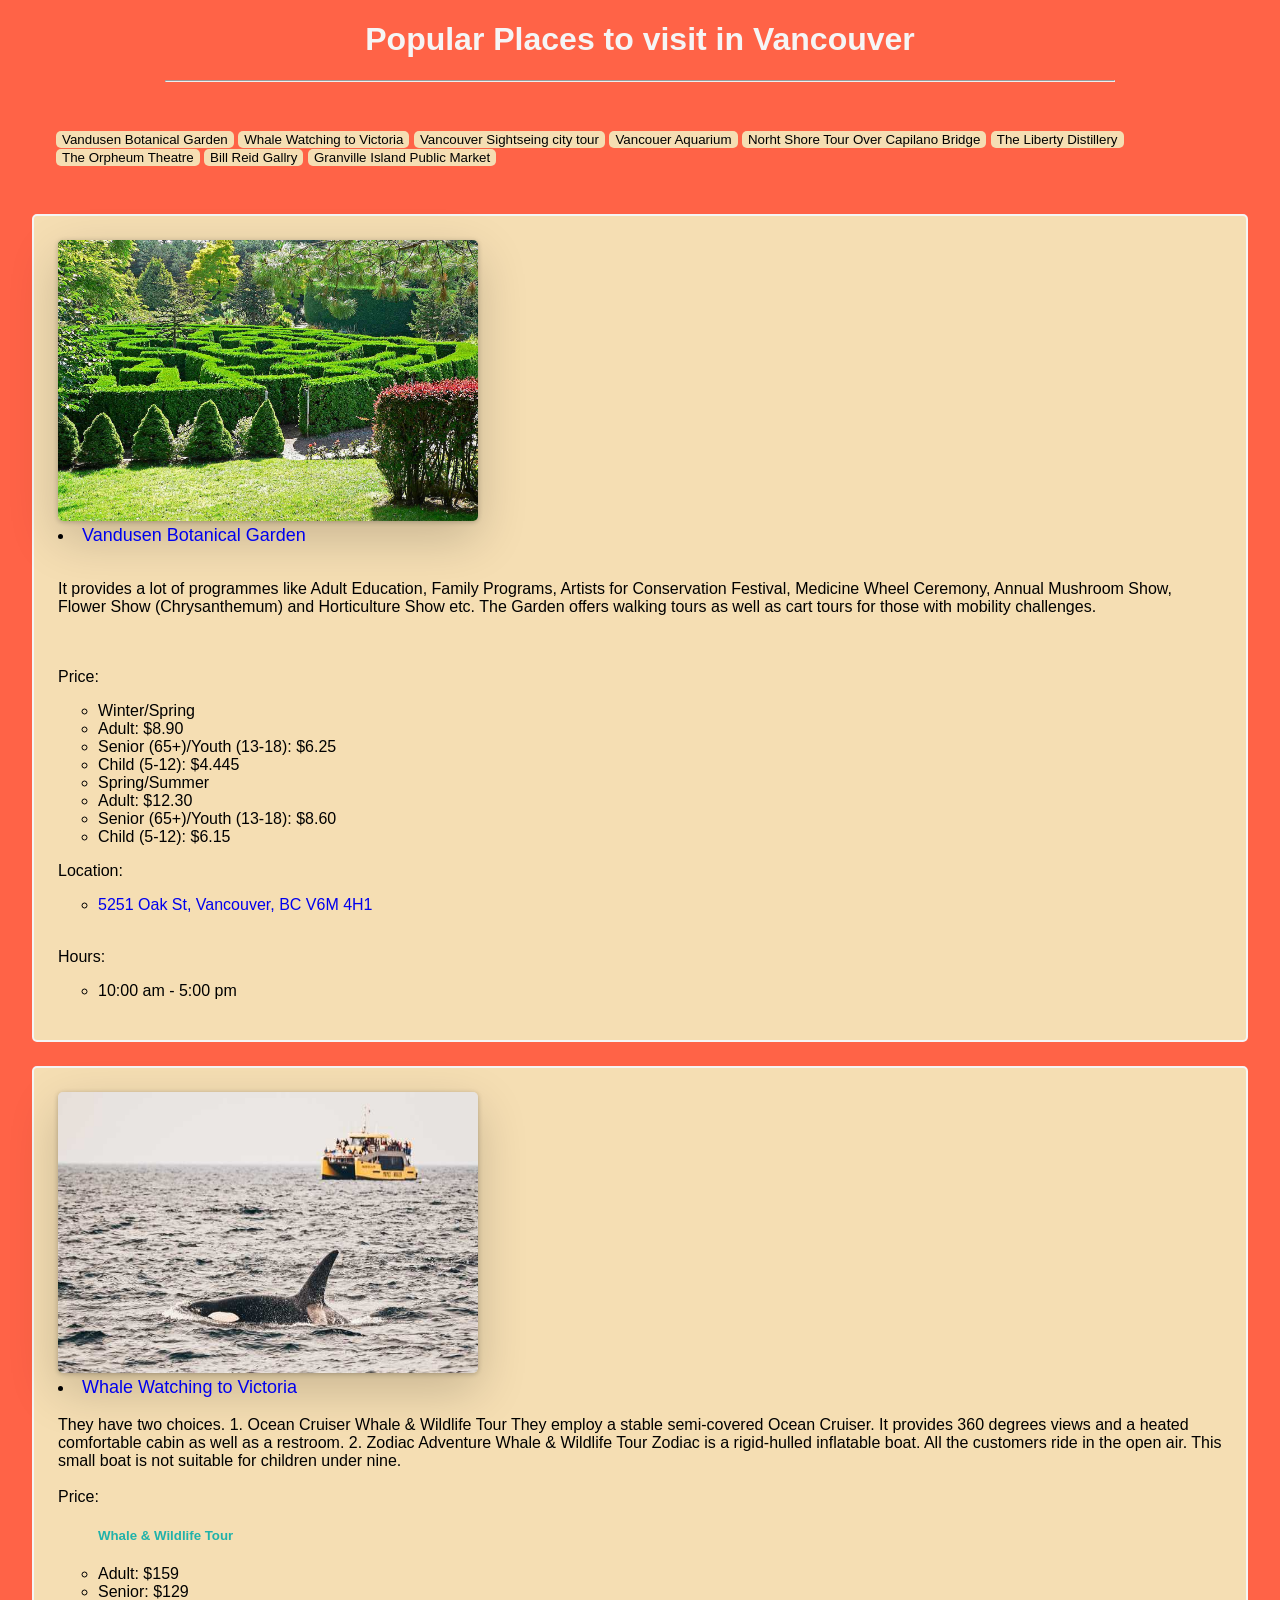
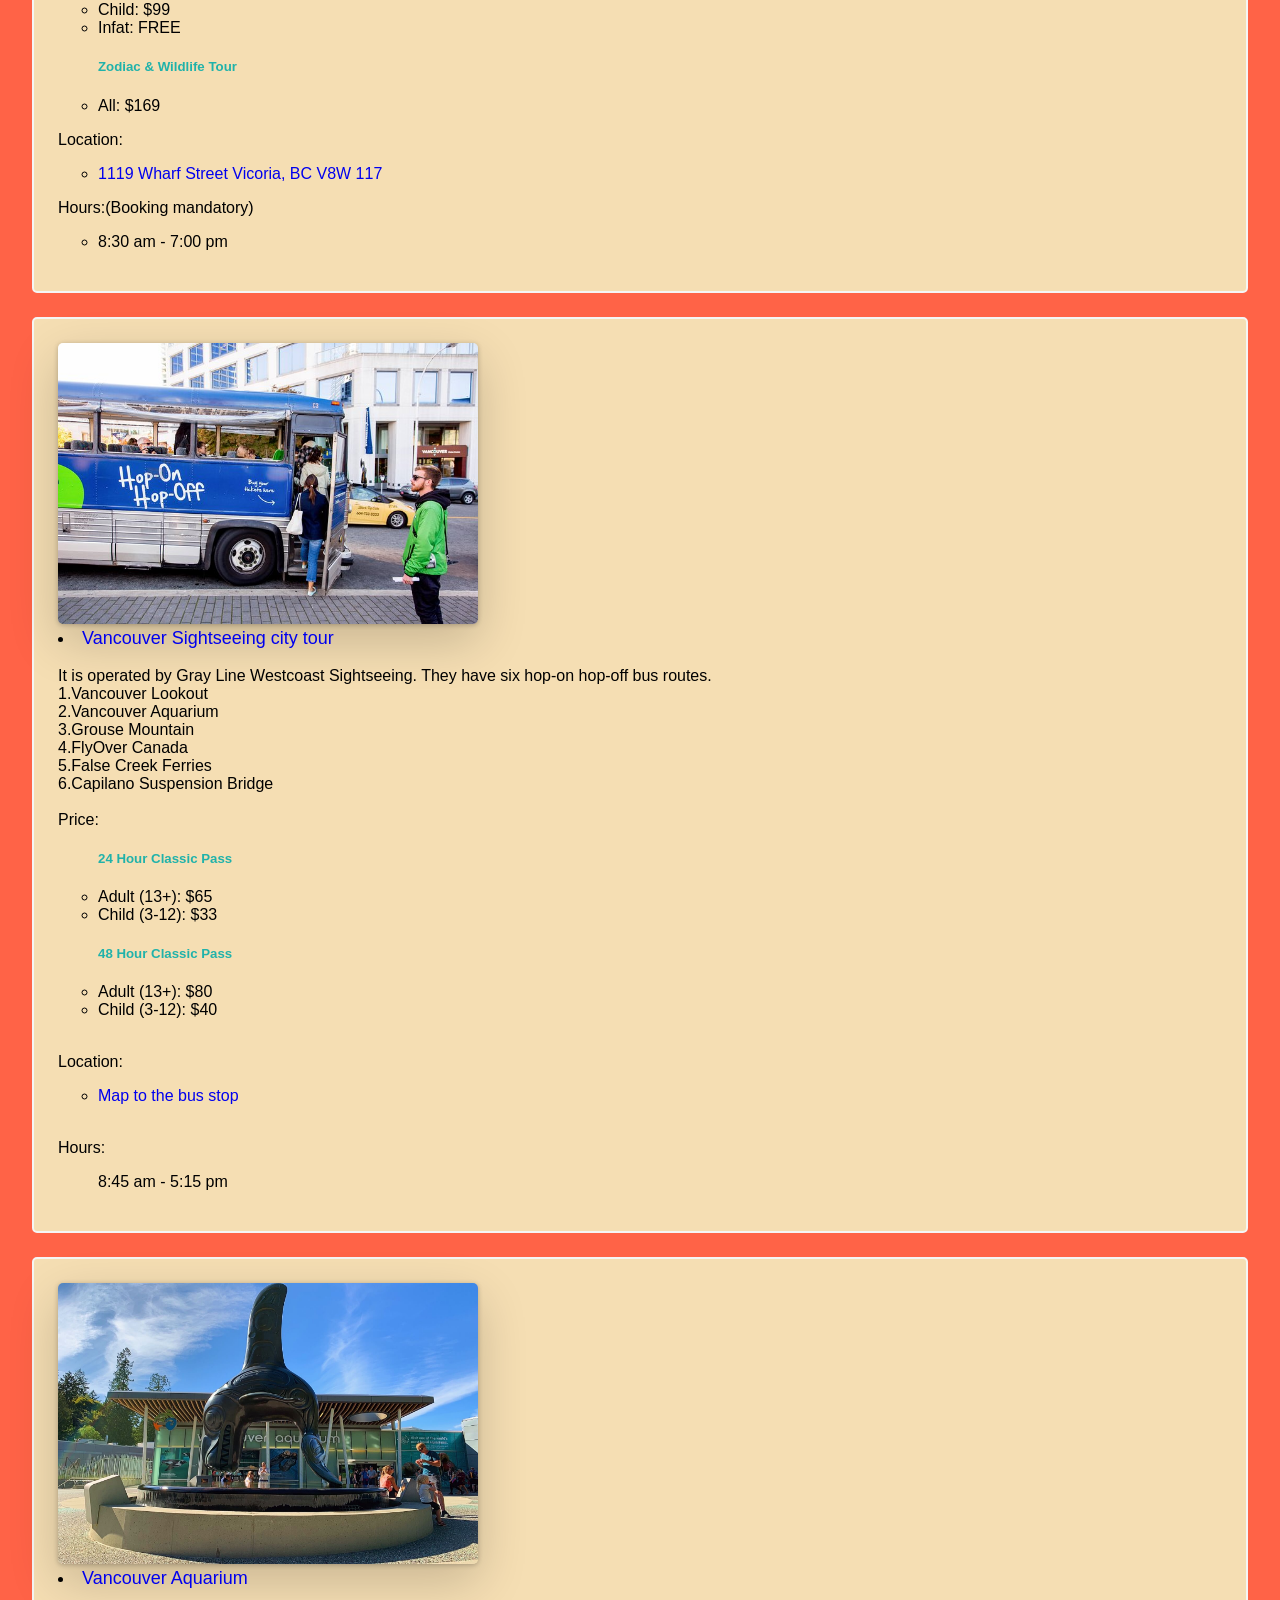
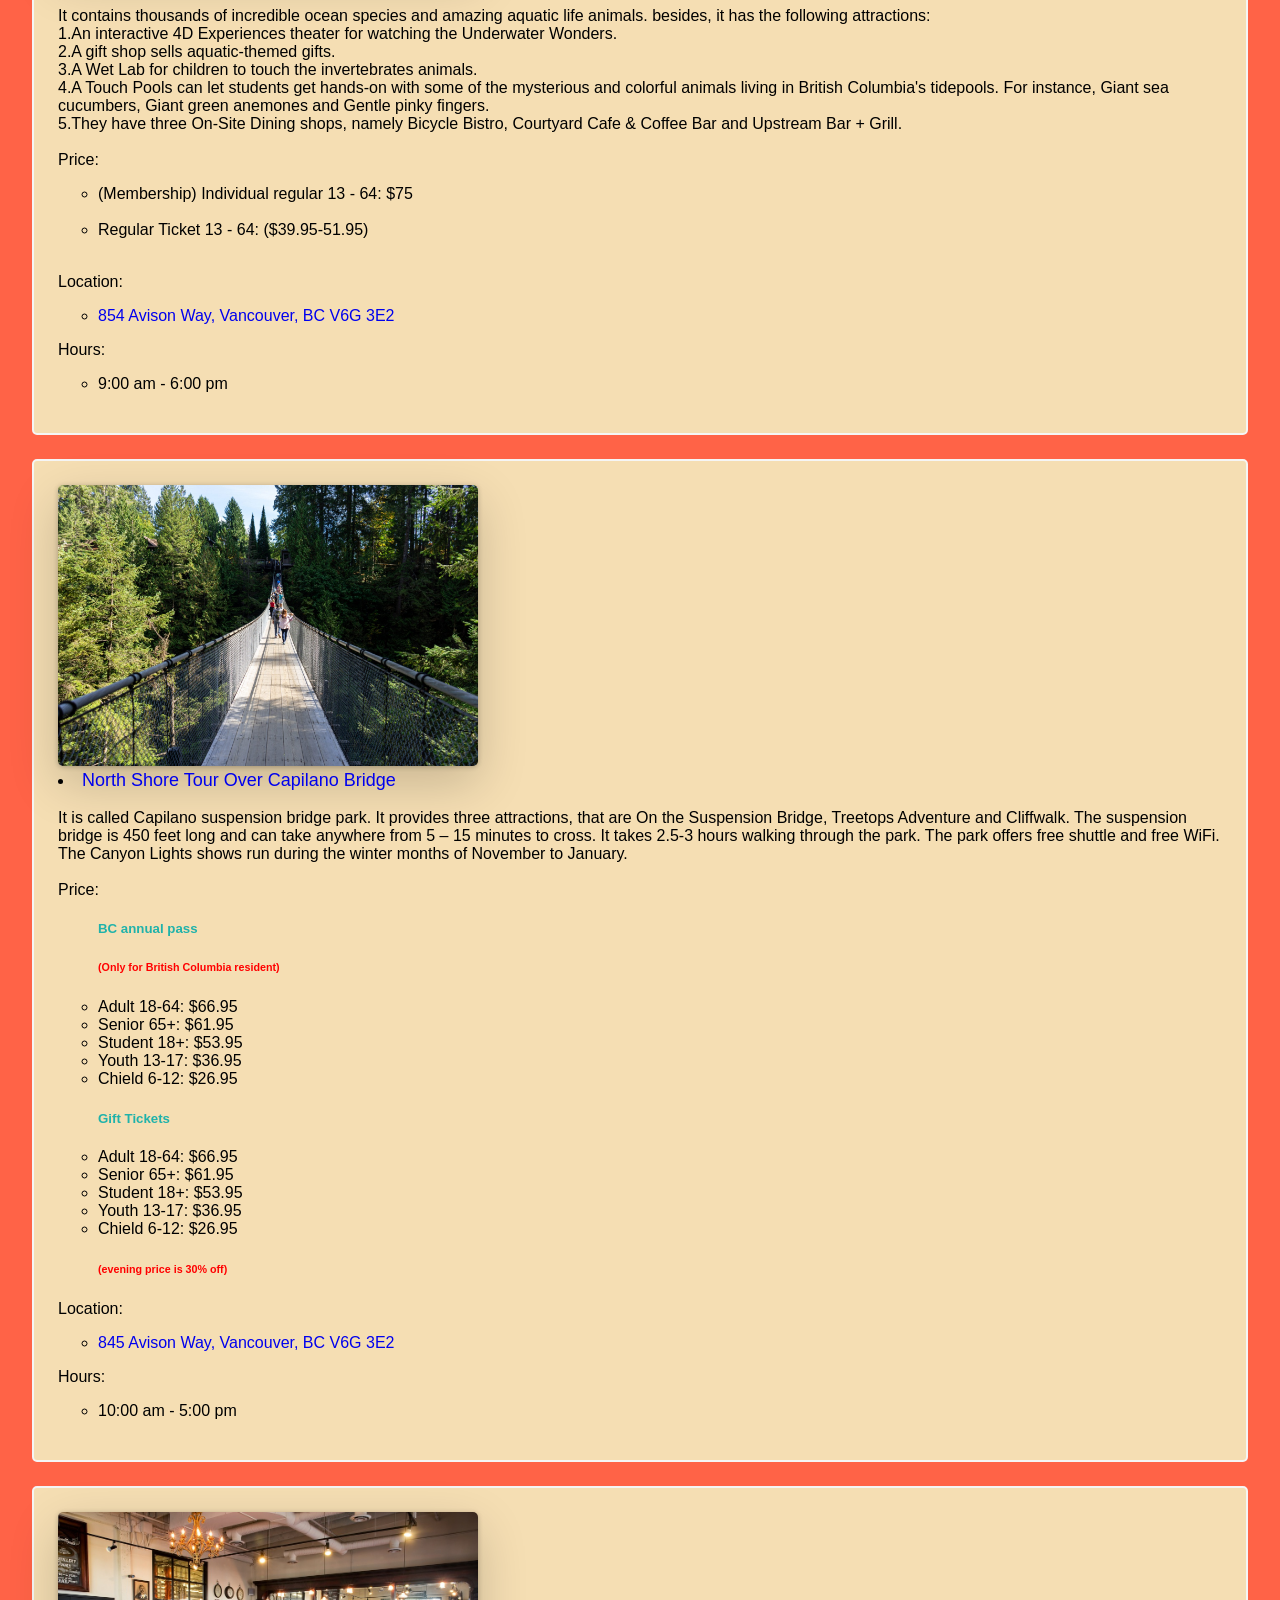
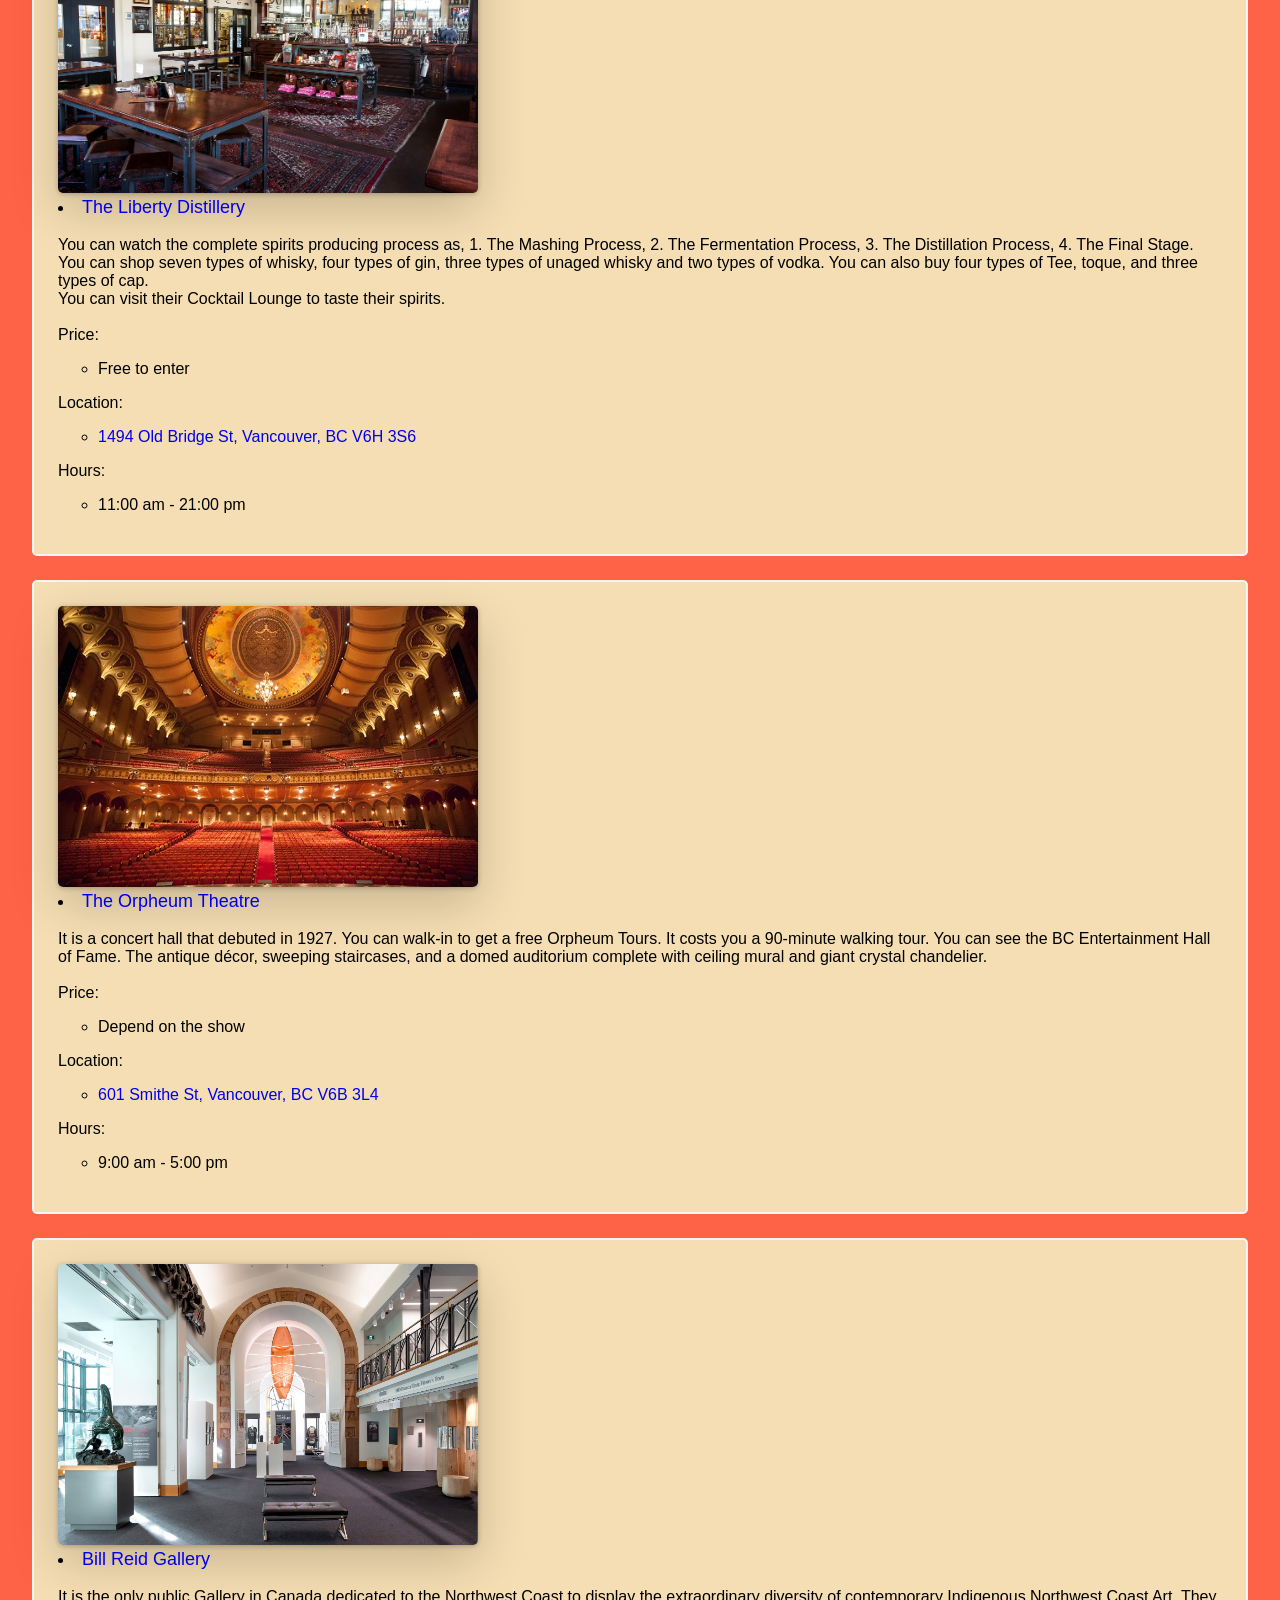
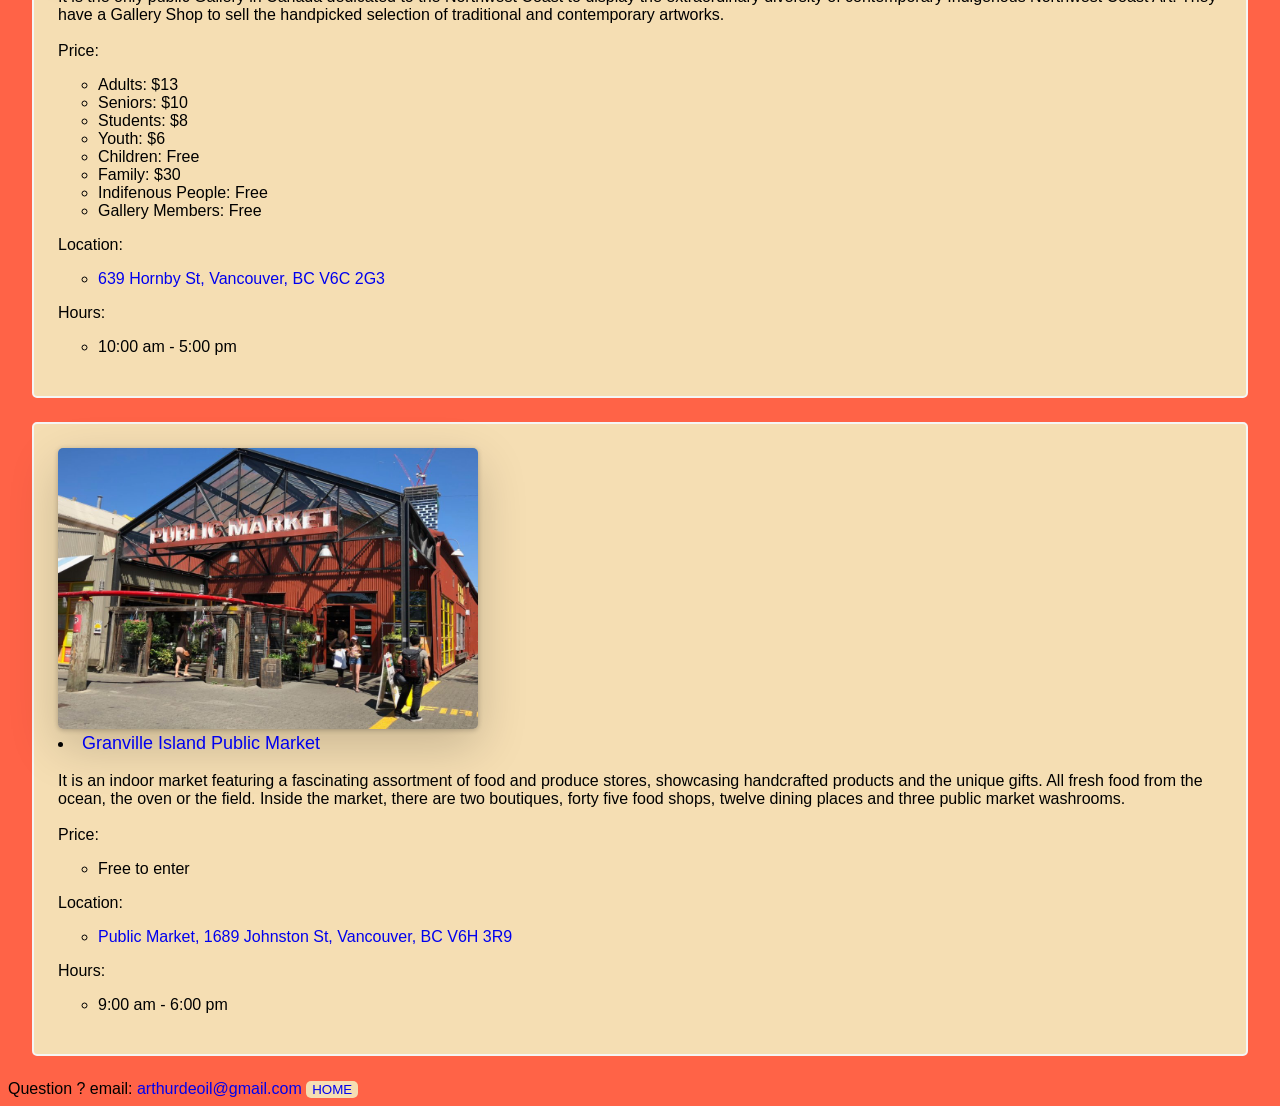
==== index.html @ b73dd836 "assignment2 - initial commit" ====
<!DOCTYPE html>
<html lang="en">

<head>
	<meta charset="utf-8">
	<meta name="author" content="Arthur de Oliveira Amaral">
	<meta name="description" content="Popular places to visit in Vancouver">
	<title>Popular places to visit in Vancouver</title>
	<style>
		body {
			background-color: tomato;
			font-family: 'Trebuchet MS', 'Lucida Sans Unicode', 'Lucida Grande', 'Lucida Sans', Arial, sans-serif;
		}

		h1 {
			text-align: center;
			color: whitesmoke;
		}

		hr {
			width: 75%;
		}

		h5 {
			color: LightSeaGreen;
		}

		h4 {
			text-align: Left;
		}

		h6 {
			color: red;
		}
		.card {
			background-color: wheat;
			border: 2px solid whitesmoke;
			border-radius: 5px;
			padding: 1.5rem;
			margin: 1.5rem;
		}
		.title {font-size: large; }
		ul {list-style-type: circle;}
		nav {margin: 1.5rem;
			padding: 1.5rem;
		}
		button	
		{
			border:none;
			background-color: wheat;
			border-radius: 5px;
		}
		button:hover{background-color: rgb(239, 190, 99); 
		box-shadow: 0 12px 16px 0 rgba(0,0,0,0.24), 0 17px 50px 0 rgba(0,0,0,0.19);
	}
	nav a {
		text-decoration: none; 
		color: black;
		font-family: 'Trebuchet MS', 'Lucida Sans Unicode', 'Lucida Grande', 'Lucida Sans', Arial, sans-serif;
	}
	div img {
		border-radius: 5px;
		box-shadow: 0 1px 5px 0 rgba(0,0,0,0.24), 0 17px 50px 0 rgba(0,0,0,0.19);
	}
	div a {text-decoration: none;}
	div a:hover {text-decoration: underline;}
	footer a {text-decoration: none;}
	footer a:hover {text-decoration: underline;}
	#hm {text-decoration: none; color: black;}
	</style>
</head>

<body>
	<h1 id="home">Popular Places to visit in Vancouver</h1>
	<hr>
	<header>
	<nav>
		<button><a href="#vandusen">Vandusen Botanical Garden</a></button>
		<button><a href= "#whale" >Whale Watching to Victoria</a></button>
		<button><a href="#Sightseeing">Vancouver Sightseing city tour</a></button>
		<button><a href="#Aquarium">Vancouer Aquarium</a></button>
		<button><a href="#Bridge">Norht Shore Tour Over Capilano Bridge</a></button>
		<button><a href="#Distillery">The Liberty Distillery</a></button>
		<button><a href="#Theatre">The Orpheum Theatre</a></button>
		<button><a href="#Gallery">Bill Reid Gallry</a></button>
		<button><a href="#Market">Granville Island Public Market</a></button>
	</nav>
</header>
	<div class="card" id="vandusen">
		<img src="Images\van\3.jpeg" alt="science world" style="width: 420px; height: 281px" />
		<li class="title"><a href="https://vandusengarden.org/plan-your-visit/snacks-services/">Vandusen Botanical Garden</a></li><br>
<p>It provides a lot of programmes like Adult Education, Family Programs, Artists for Conservation Festival, Medicine Wheel Ceremony, Annual Mushroom Show,  Flower Show (Chrysanthemum) and Horticulture Show etc.
The Garden offers walking tours as well as cart tours for those with mobility challenges.</p><br>
<br>
		Price:<br>
			<ul>
			<li>Winter/Spring<br></li>
			<li>Adult: $8.90<br></li>
			<li>Senior (65+)/Youth (13-18): $6.25<br></li>
			<li>Child (5-12): $4.445<br></li>
			<li>Spring/Summer<br></li>
			<li>Adult: $12.30<br></li>
			<li>Senior (65+)/Youth (13-18): $8.60<br></li>
			<li>Child (5-12): $6.15<br></li>
			</ul>
		Location:<br>
		<ul>
			<li><a href="https://www.google.com/maps/place/5251+Oak+St,+Vancouver,+BC+V6M+4H1/@49.2385564,-123.1287215,17z/data=!3m1!4b1!4m6!3m5!1s0x5486738631821efb:0x199d9889a54fce98!8m2!3d49.2385564!4d-123.1287215!16s%2Fg%2F11csp073k1?entry=ttu"
				target="_blank">5251 Oak St, Vancouver, BC V6M 4H1</a></li><br>
		</ul>
		Hours:<br>
		<ul>
			<li>10:00 am - 5:00 pm</li>
		</ul>
	</div>

	<div class="card" id="whale">
		<img src="Images\van\2.jpeg" alt="science world" style="width: 420px; height: 281px" />
		<li class="title"><a
				href="https://www.victoriawhalewatching.com/whale-watching-tours/?utm_campaign=2023+Summer&utm_source=Google&utm_medium=search&gclid=CjwKCAjwgZCoBhBnEiwAz35RwoiC6QzFtWFZ84eRu7AzAX_1ySC4Vtndl43MX_HkM1a8WHVEWA-4EBoCUyMQAvD_BwE"
				target="_blank">Whale Watching to Victoria</a></li><br>
They have two choices.
1. Ocean Cruiser Whale & Wildlife Tour
They employ a stable semi-covered Ocean Cruiser. It provides 360 degrees views and a heated comfortable cabin as well as a restroom.

2. Zodiac Adventure Whale & Wildlife Tour
Zodiac is a rigid-hulled inflatable boat. All the customers ride in the open air. This small boat is not suitable for children under nine.<br>
<br>

		Price:<br>
		<ul>
			<h5>Whale & Wildlife Tour</h5>
			<li>Adult: $159<br></li>
			<li>Senior: $129<br></li>
			<li>Child: $99<br></li>
			<li>Infat: FREE<br></li>
			<h5>Zodiac & Wildlife Tour</h5>
			<li>All: $169</li>
		</ul>
		Location:<br>
		<ul>
			<li><a href="https://www.google.com/maps/place/SpringTide+Whale+Watching+%26+Eco+Tours/@48.4245006,-123.3715617,17z/data=!3m1!5s0x548f749ae2ec8805:0x648e2cf2db3facd7!4m10!1m2!2m1!1s1119+Wharf+Street+Victoria,+BCV8W+1T7!3m6!1s0x548f749b197fff93:0xb2100c3fbd9f009!8m2!3d48.4255917!4d-123.3695807!15sCiUxMTE5IFdoYXJmIFN0cmVldCBWaWN0b3JpYSwgQkNWOFcgMVQ3WiYiJDExMTkgd2hhcmYgc3RyZWV0IHZpY3RvcmlhIGJjdjh3IDF0N5IBGndoYWxlX3dhdGNoaW5nX3RvdXJfYWdlbmN54AEA!16s%2Fg%2F1tdvpfw_?entry=ttu"
				target="_blank">1119 Wharf Street Vicoria, BC V8W 117</a></li>
		</ul>
		Hours:(Booking mandatory)<br>
		<ul>
			<li>8:30 am - 7:00 pm</li>
		</ul>
	</div>

	<div class="card" id="Sightseeing">
		<img src="Images\van\1.jpeg" alt="science world" style="width: 420px; height: 281px" />
<li class="title"><a
				href="https://westcoastsightseeing.com/hop_on/sightseeing_pass/?gad=1&gclid=CjwKCAjwgZCoBhBnEiwAz35Rwvr15ufI6BgoH40H2pozwkJHsg5CH6JRmxdHUVwbe72Xv88xZ5FK5RoC1KMQAvD_BwE"
				target="_blank">Vancouver Sightseeing city tour</a></li><br>
It is operated by Gray Line Westcoast Sightseeing. They have six hop-on hop-off bus routes.<br>
1.Vancouver Lookout<br>
2.Vancouver Aquarium<br>
3.Grouse Mountain<br>
4.FlyOver Canada<br>
5.False Creek Ferries<br>
6.Capilano Suspension Bridge<br>
<br>

		Price:
		<ul>
			<h5>24 Hour Classic Pass</h5>
			<li>Adult (13+): $65</li>
			<li>Child (3-12): $33</li>
			<h5>48 Hour Classic Pass</h5>
			<li>Adult (13+): $80</li>
			<li>Child (3-12): $40</li><br>
		</ul>
		Location:
		<ul>
			<li><a href="https://westcoastsightseeing.com/live-bus-map/" target="_blank">Map to the bus stop</a></li><br>
		</ul>
		Hours:
		<ul>
			8:45 am - 5:15 pm<br>
		</ul>
	</div>

	<div class="card" id="Aquarium">
		<img src="Images\van\4.jpeg" alt="science world" style="width: 420px; height: 281px" />

		<li class="title"><a href="https://www.vanaqua.org" target="_blank">Vancouver Aquarium</a></li><br>
It contains thousands of incredible ocean species and amazing aquatic life animals. besides, it has the following attractions:<br>
1.An interactive 4D Experiences theater for watching the Underwater Wonders.<br>
2.A gift shop sells aquatic-themed gifts.<br>
3.A Wet Lab for children to touch the invertebrates animals.<br>
4.A Touch Pools can let students get hands-on with some of the mysterious and colorful animals living in British Columbia's tidepools. For instance, Giant sea cucumbers, Giant green anemones and Gentle pinky fingers.<br>
5.They have three On-Site Dining shops, namely Bicycle Bistro, Courtyard Cafe & Coffee Bar and Upstream Bar + Grill.<br>
<br>

		Price:<br>
		<ul>
			<li>(Membership) Individual regular 13 - 64: $75</li>
			<br>
			<li>Regular Ticket 13 - 64: ($39.95-51.95)</li>
		</ul>
		<br>
		Location:
		<ul>
			<li><a href="https://www.google.com/maps/dir//Vancouver+Aquarium,+845+Avison+Way,+Vancouver,+BC+V6G+3E2/@49.3004876,-123.1308774,17z/data=!3m1!5s0x5486718d6d567c2d:0x338c646b9427b55!4m17!1m7!3m6!1s0x5486718d7aca6ca7:0x5f251627980ee358!2sVancouver+Aquarium!8m2!3d49.3004876!4d-123.1308774!16zL20vMDUxd3F4!4m8!1m0!1m5!1m1!1s0x5486718d7aca6ca7:0x5f251627980ee358!2m2!1d-123.1308774!2d49.3004876!3e3?entry=ttu"
				target="_blank">854 Avison Way, Vancouver, BC V6G 3E2</a></li>
		</ul>
		Hours:
		<ul>
			<li>9:00 am - 6:00 pm</li>
		</ul>
	</div>
	<div class="card" id="Bridge">
		<img src="Images\van\8.jpeg" alt="science world" style="width: 420px; height: 281px" />
		<li class="title"><a href="https://www.capbridge.com/rates/" target="_blank">North Shore Tour Over
				Capilano
				Bridge</a></li><br>
It is called Capilano suspension bridge park. It provides three attractions, that are On the Suspension Bridge, Treetops Adventure and Cliffwalk. The suspension bridge is 450 feet long and can take anywhere from 5 – 15 minutes to cross. It takes 2.5-3 hours walking through the park. The park offers free shuttle and free WiFi. The Canyon Lights shows run during the winter months of November to January.<br>
<br>

		Price:<br>
		<ul>
			<h5>BC annual pass</h5>
			<h6>(Only for British Columbia resident)</h6>
			<li>Adult 18-64: $66.95<br></li>
			<li>Senior 65+: $61.95<br></li>
			<li>Student 18+: $53.95<br></li>
			<li>Youth 13-17: $36.95<br></li>
			<li>Chield 6-12: $26.95<br></li>
			<h5>Gift Tickets</h5>
			<li>Adult 18-64: $66.95<br></li>
			<li>Senior 65+: $61.95<br></li>
			<li>Student 18+: $53.95<br></li>
			<li>Youth 13-17: $36.95<br></li>
			<li>Chield 6-12: $26.95<br></li>
			<h6>(evening price is 30% off)</h6>
		</ul>
		Location:
		<ul>
			<li><a href="https://www.google.com/maps/place/845+Avison+Way,+Vancouver,+BC+V6G+3E2/@49.3006591,-123.1308637,17z/data=!3m1!4b1!4m6!3m5!1s0x5486718d6dfab49d:0xc58e8ac51f70965f!8m2!3d49.3006591!4d-123.1308637!16s%2Fg%2F11bw3z0_r4?entry=ttu"
				target="_blank">845 Avison Way, Vancouver, BC V6G 3E2</a></li>
		</ul>
		Hours:
		<ul>
			<li>10:00 am - 5:00 pm</li>
		</ul>
	</div>
	<div class="card" id="Distillery">
		<img src="Images\van\7.jpeg" alt="science world" style="width: 420px; height: 281px" />
		<li class="title"><a href="https://www.thelibertydistillery.com/" target="_blank">The Liberty
				Distillery</a></li><br>
You can watch the complete spirits producing process as, 1. The Mashing Process, 2. The Fermentation Process, 3. The Distillation Process, 4. The Final Stage.<br>
You can shop seven types of whisky, four types of gin, three types of unaged whisky and two types of vodka. You can also buy four types of Tee, toque, and three types of cap.<br>
You can visit their Cocktail Lounge to taste their spirits.<br>
<br>

		Price:
		<ul>
			<li>Free to enter</li>
		</ul>
		Location:
		<ul>
			<li><a href="https://www.google.com/maps/place/1494+Old+Bridge+St,+Vancouver,+BC+V6H+3S6/@49.270394,-123.134551,17z/data=!3m1!4b1!4m6!3m5!1s0x548673ceffb2b791:0x90d6dd58fefacecd!8m2!3d49.270394!4d-123.134551!16s%2Fg%2F11csgk9hkw?entry=ttu"
				target="_blank">1494 Old Bridge St, Vancouver, BC V6H 3S6</a></li>
		</ul>
		Hours:
		<ul>
			<li>11:00 am - 21:00 pm</li>
		</ul>
	</div>

	<div class="card" id="Theatre">
		<img src="Images\van\6.jpeg" alt="science world" style="width: 420px; height: 281px" />
		
		<li class="title"><a href="https://vancouvercivictheatres.com/venues/orpheum/" target="_blank">The
				Orpheum
				Theatre </a></li> <br>
It is a concert hall that debuted in 1927. You can walk-in to get a free Orpheum Tours. It costs you a 90-minute walking tour. You can see the BC Entertainment Hall of Fame. The antique décor, sweeping staircases, and a domed auditorium complete with ceiling mural and giant crystal chandelier.<br>
<br>


		Price:
		<ul>
			<li>Depend on the show</li>
		</ul>
		Location:
		<ul>
			<li><a href="https://www.google.com/maps/place/601+Smithe+St,+Vancouver,+BC+V6B+1L7/@49.280238,-123.1201036,17z/data=!3m1!4b1!4m6!3m5!1s0x5486717e3586bc43:0x32fc700a7e1934a7!8m2!3d49.280238!4d-123.1201036!16s%2Fg%2F11c3q54w28?entry=ttu"
				target="_blank">601 Smithe St, Vancouver, BC V6B 3L4</a></li>
		</ul>
		Hours:
		<ul>
			<li>9:00 am - 5:00 pm</li>
		</ul>
	</div>

	<div class="card" id="Gallery">
		<img src="Images\van\5.jpeg" alt="science world" style="width: 420px; height: 281px" />
		<li class="title"><a href="https://www.billreidgallery.ca/" target="_blank">Bill Reid Gallery</a></li><br>
It is the only public Gallery in Canada dedicated to the Northwest Coast to display the extraordinary diversity of contemporary Indigenous Northwest Coast Art. They have a Gallery Shop to sell the handpicked selection of traditional and contemporary artworks.<br>
<br>


		Price:
		<ul>
			<li>Adults: $13<br></li>
			<li>Seniors: $10<br></li>
			<li>Students: $8<br></li>
			<li>Youth: $6<br></li>
			<li>Children: Free<br></li>
			<li>Family: $30<br></li>
			<li>Indifenous People: Free<br></li>
			<li>Gallery Members: Free<br></li>
		</ul>
		Location:
		<ul>
			<li><a href="https://www.google.com/maps/place/639+Hornby+St,+Vancouver,+BC+V6C+2G3/@49.2845871,-123.1194282,17z/data=!3m1!4b1!4m6!3m5!1s0x54867181ef020837:0x483cce54a1808bf1!8m2!3d49.2845871!4d-123.1194282!16s%2Fg%2F11b8vf703s?entry=ttu"
				target="_blank">639 Hornby St, Vancouver, BC V6C 2G3</a></li>
		</ul>
		Hours:
		<ul>
			<li>10:00 am - 5:00 pm</li>
		</ul>
	</div>

	<div class="card" id="Market">
		<img src="Images\van\9.jpeg" alt="science world" style="width: 420px; height: 281px" />
		<li class="title"><a href="https://granvilleisland.com/public-market" target="_blank">Granville Island
				Public
				Market</a></li><br>
It is an indoor market featuring a fascinating assortment of food and produce stores, showcasing handcrafted products and the unique gifts. All fresh food from the ocean, the oven or the field. Inside the market, there are two boutiques, forty five food shops, twelve dining places and three public market washrooms.<br>
<br>

		Price:
		<ul>
			<li>Free to enter</li>
		</ul>
		Location:
		<ul>
			<li><a href="https://www.google.com/maps/place/Granville+Island+Public+Market/@49.2726609,-123.1351387,17z/data=!3m2!4b1!5s0x548673d1689f4a1d:0xccbf77e75d2e335b!4m6!3m5!1s0x548673ce77bc7a1b:0x47a4150bc8697d20!8m2!3d49.2726609!4d-123.1351387!16s%2Fg%2F11c442phc8?entry=ttu"
				target="_blank">Public Market, 1689 Johnston St, Vancouver, BC V6H 3R9</a></li>
		</ul>
		Hours:
		<ul>
			<li>9:00 am - 6:00 pm</li>
		</ul>
	</div>
	<footer>
		Question ? email: <a href="https://mail.google.com"target="_blank">arthurdeoil@gmail.com</a>
		</span><button ><a href="#home">HOME</a></button>

	</footer>

</body>

</html>
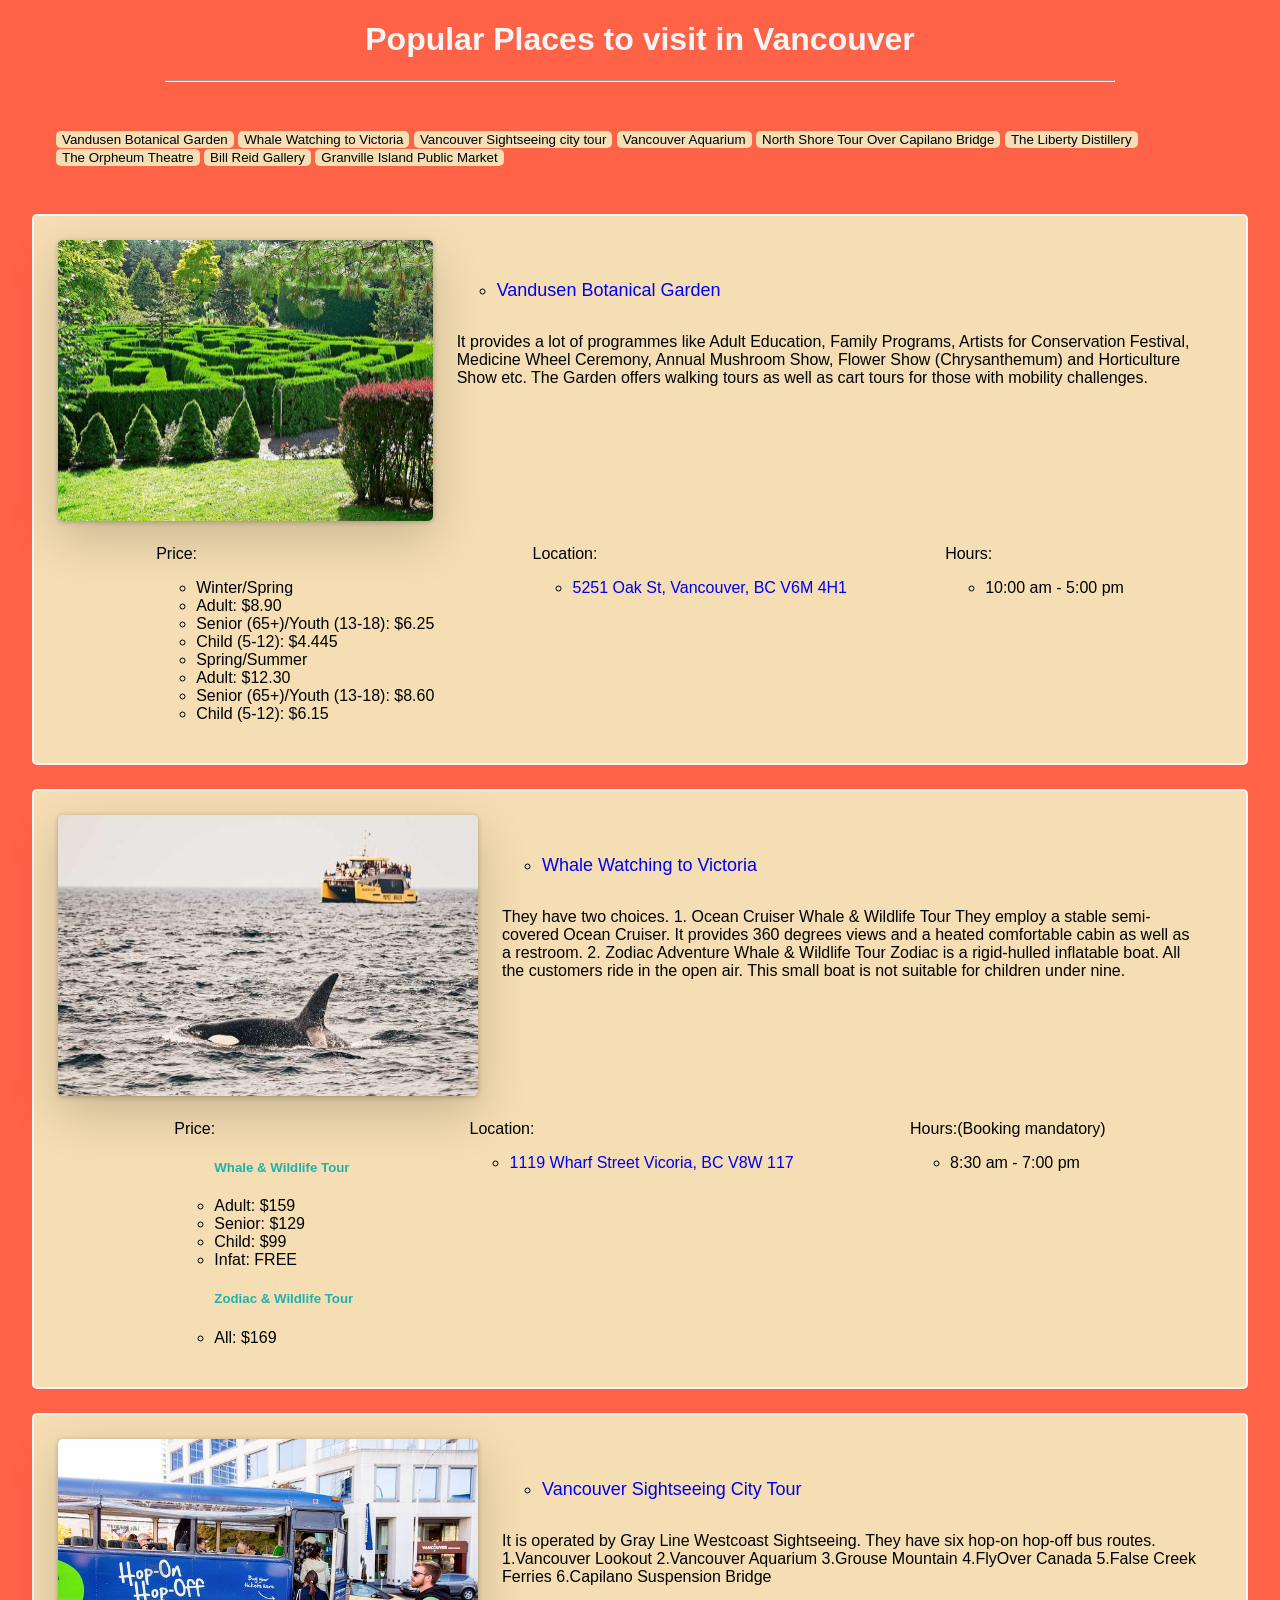
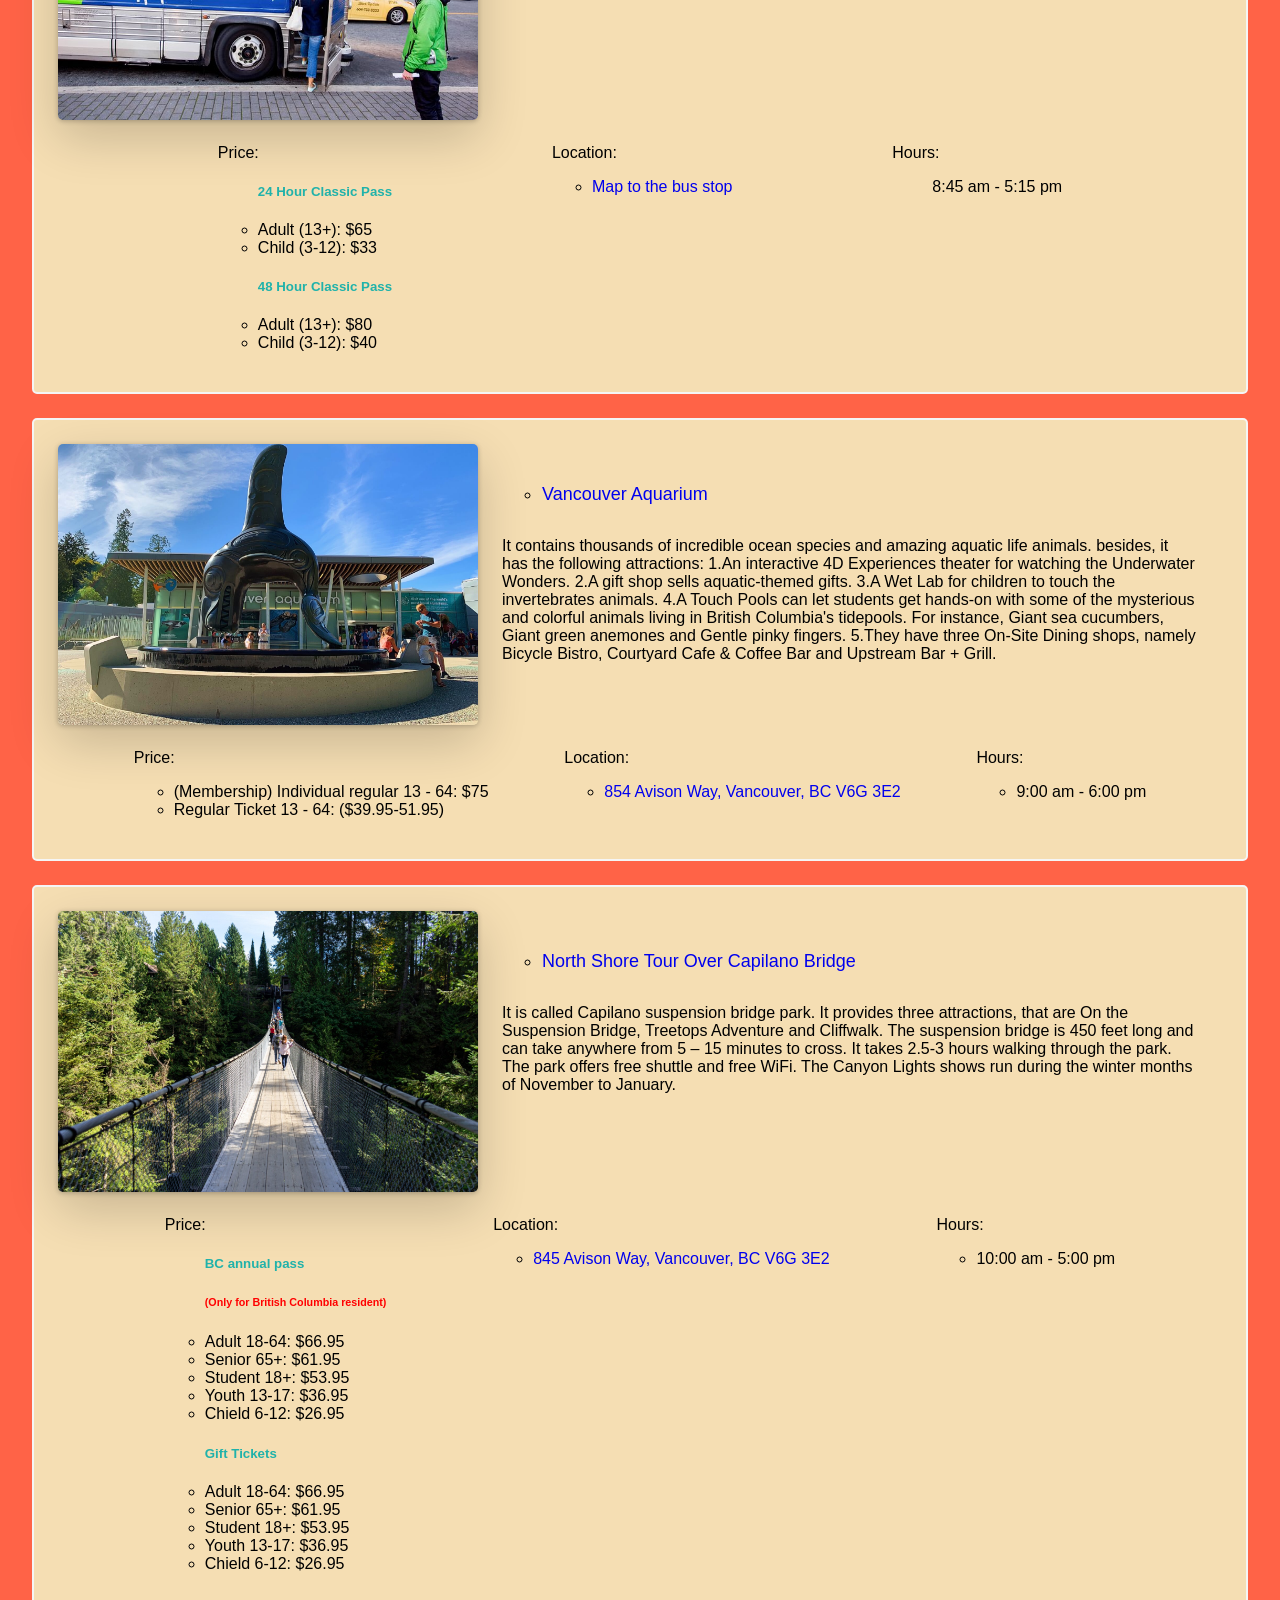
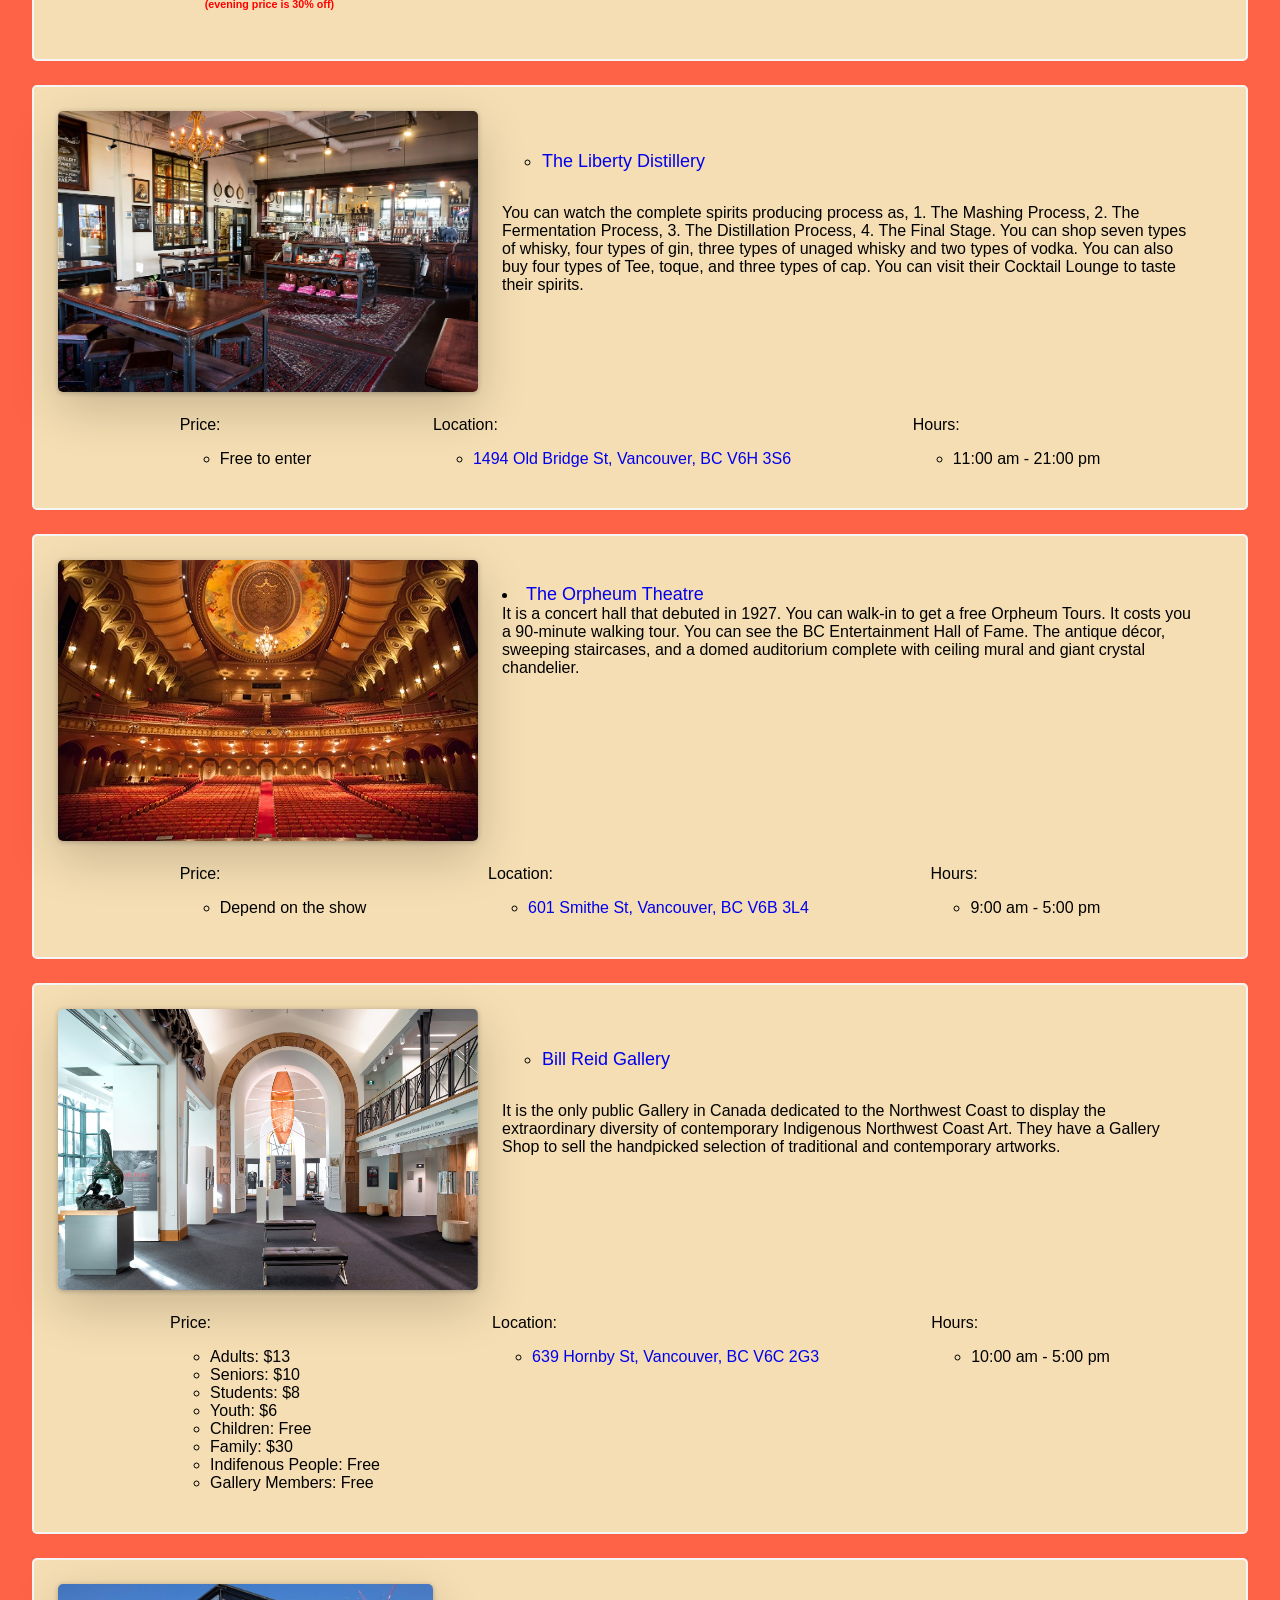
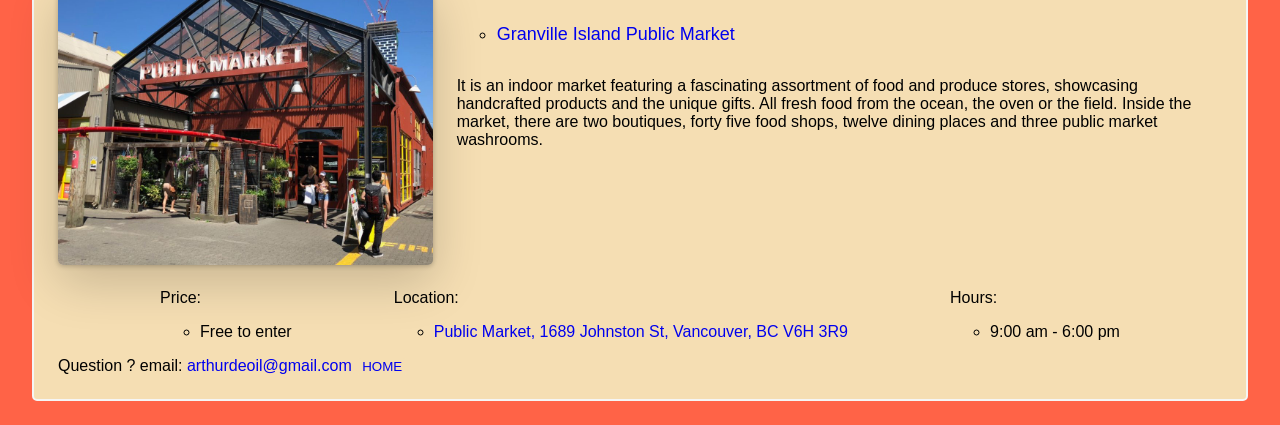
==== commit 5e47e48c: "assignment2 - Added flexbox layout" ====
--- a/index.html
+++ b/index.html
@@ -32,6 +32,7 @@
 		h6 {
 			color: red;
 		}
+
 		.card {
 			background-color: wheat;
 			border: 2px solid whitesmoke;
@@ -39,34 +40,80 @@
 			padding: 1.5rem;
 			margin: 1.5rem;
 		}
-		.title {font-size: large; }
-		ul {list-style-type: circle;}
-		nav {margin: 1.5rem;
+
+		.title {
+			font-size: large;
+		}
+
+		ul {
+			list-style-type: circle;
+		}
+
+		nav {
+			margin: 1.5rem;
 			padding: 1.5rem;
 		}
-		button	
-		{
-			border:none;
+
+		button {
+			border: none;
 			background-color: wheat;
 			border-radius: 5px;
 		}
-		button:hover{background-color: rgb(239, 190, 99); 
-		box-shadow: 0 12px 16px 0 rgba(0,0,0,0.24), 0 17px 50px 0 rgba(0,0,0,0.19);
-	}
-	nav a {
-		text-decoration: none; 
-		color: black;
-		font-family: 'Trebuchet MS', 'Lucida Sans Unicode', 'Lucida Grande', 'Lucida Sans', Arial, sans-serif;
-	}
-	div img {
-		border-radius: 5px;
-		box-shadow: 0 1px 5px 0 rgba(0,0,0,0.24), 0 17px 50px 0 rgba(0,0,0,0.19);
-	}
-	div a {text-decoration: none;}
-	div a:hover {text-decoration: underline;}
-	footer a {text-decoration: none;}
-	footer a:hover {text-decoration: underline;}
-	#hm {text-decoration: none; color: black;}
+
+		button:hover {
+			background-color: rgb(239, 190, 99);
+			box-shadow: 0 12px 16px 0 rgba(0, 0, 0, 0.24), 0 17px 50px 0 rgba(0, 0, 0, 0.19);
+		}
+
+		nav a {
+			text-decoration: none;
+			color: black;
+			font-family: 'Trebuchet MS', 'Lucida Sans Unicode', 'Lucida Grande', 'Lucida Sans', Arial, sans-serif;
+		}
+
+		div img {
+			border-radius: 5px;
+			box-shadow: 0 1px 5px 0 rgba(0, 0, 0, 0.24), 0 17px 50px 0 rgba(0, 0, 0, 0.19);
+		}
+
+		div a {
+			text-decoration: none;
+		}
+
+		div a:hover {
+			text-decoration: underline;
+		}
+
+		footer a {
+			text-decoration: none;
+		}
+
+		footer a:hover {
+			text-decoration: underline;
+		}
+
+		#hm {
+			text-decoration: none;
+			color: black;
+		}
+
+		.bottom {
+			display: flex;
+			justify-content: space-evenly;
+			margin-top: 1.5rem;
+		}
+
+		.top-row {
+			display: flex;
+		}
+
+		.row-section {
+			display: flex;
+			flex-direction: column;
+			margin: 1.5rem;
+		}
+
+		.bottom-items {}
 	</style>
 </head>
 
@@ -74,282 +121,510 @@
 	<h1 id="home">Popular Places to visit in Vancouver</h1>
 	<hr>
 	<header>
-	<nav>
-		<button><a href="#vandusen">Vandusen Botanical Garden</a></button>
-		<button><a href= "#whale" >Whale Watching to Victoria</a></button>
-		<button><a href="#Sightseeing">Vancouver Sightseing city tour</a></button>
-		<button><a href="#Aquarium">Vancouer Aquarium</a></button>
-		<button><a href="#Bridge">Norht Shore Tour Over Capilano Bridge</a></button>
-		<button><a href="#Distillery">The Liberty Distillery</a></button>
-		<button><a href="#Theatre">The Orpheum Theatre</a></button>
-		<button><a href="#Gallery">Bill Reid Gallry</a></button>
-		<button><a href="#Market">Granville Island Public Market</a></button>
-	</nav>
-</header>
+		<nav>
+			<button><a href="#vandusen">Vandusen Botanical Garden</a></button>
+			<button><a href="#whale">Whale Watching to Victoria</a></button>
+			<button><a href="#Sightseeing">Vancouver Sightseeing city tour</a></button>
+			<button><a href="#Aquarium">Vancouver Aquarium</a></button>
+			<button><a href="#Bridge">North Shore Tour Over Capilano Bridge</a></button>
+			<button><a href="#Distillery">The Liberty Distillery</a></button>
+			<button><a href="#Theatre">The Orpheum Theatre</a></button>
+			<button><a href="#Gallery">Bill Reid Gallery</a></button>
+			<button><a href="#Market">Granville Island Public Market</a></button>
+		</nav>
+	</header>
 	<div class="card" id="vandusen">
-		<img src="Images\van\3.jpeg" alt="science world" style="width: 420px; height: 281px" />
-		<li class="title"><a href="https://vandusengarden.org/plan-your-visit/snacks-services/">Vandusen Botanical Garden</a></li><br>
-<p>It provides a lot of programmes like Adult Education, Family Programs, Artists for Conservation Festival, Medicine Wheel Ceremony, Annual Mushroom Show,  Flower Show (Chrysanthemum) and Horticulture Show etc.
-The Garden offers walking tours as well as cart tours for those with mobility challenges.</p><br>
-<br>
-		Price:<br>
-			<ul>
-			<li>Winter/Spring<br></li>
-			<li>Adult: $8.90<br></li>
-			<li>Senior (65+)/Youth (13-18): $6.25<br></li>
-			<li>Child (5-12): $4.445<br></li>
-			<li>Spring/Summer<br></li>
-			<li>Adult: $12.30<br></li>
-			<li>Senior (65+)/Youth (13-18): $8.60<br></li>
-			<li>Child (5-12): $6.15<br></li>
-			</ul>
-		Location:<br>
-		<ul>
-			<li><a href="https://www.google.com/maps/place/5251+Oak+St,+Vancouver,+BC+V6M+4H1/@49.2385564,-123.1287215,17z/data=!3m1!4b1!4m6!3m5!1s0x5486738631821efb:0x199d9889a54fce98!8m2!3d49.2385564!4d-123.1287215!16s%2Fg%2F11csp073k1?entry=ttu"
-				target="_blank">5251 Oak St, Vancouver, BC V6M 4H1</a></li><br>
-		</ul>
-		Hours:<br>
-		<ul>
-			<li>10:00 am - 5:00 pm</li>
-		</ul>
+		<div class="top-row">
+			<img src="Images\van\3.jpeg" alt="science world" style="width: 420px; height: 281px" />
+			<div class="row-section">
+				<ul>
+					<li class="title">
+						<a href="https://vandusengarden.org/plan-your-visit/snacks-services/">Vandusen Botanical
+							Garden</a>
+					</li>
+				</ul>
+				
+
+				<p>
+					It provides a lot of programmes like Adult Education, Family Programs, Artists for Conservation
+					Festival, Medicine Wheel Ceremony, Annual Mushroom Show, Flower Show (Chrysanthemum) and
+					Horticulture
+					Show
+					etc.
+					The Garden offers walking tours as well as cart tours for those with mobility challenges.
+				</p>
+			</div>
+		</div>
+		
+		
+		<div class="bottom">
+			<div class="bottom-items">
+				Price:
+				<ul>
+					<li>Winter/Spring</li>
+					<li>Adult: $8.90</li>
+					<li>Senior (65+)/Youth (13-18): $6.25</li>
+					<li>Child (5-12): $4.445</li>
+					<li>Spring/Summer</li>
+					<li>Adult: $12.30</li>
+					<li>Senior (65+)/Youth (13-18): $8.60</li>
+					<li>Child (5-12): $6.15</li>
+				</ul>
+			</div>
+			<div class="bottom-items">
+				Location:
+				<ul>
+					<li><a href="https://www.google.com/maps/place/5251+Oak+St,+Vancouver,+BC+V6M+4H1/@49.2385564,-123.1287215,17z/data=!3m1!4b1!4m6!3m5!1s0x5486738631821efb:0x199d9889a54fce98!8m2!3d49.2385564!4d-123.1287215!16s%2Fg%2F11csp073k1?entry=ttu"
+							target="_blank">5251 Oak St, Vancouver, BC V6M 4H1</a></li>
+				</ul>
+			</div>
+			<div class="bottom-items">
+				Hours:
+				<ul>
+					<li>10:00 am - 5:00 pm</li>
+				</ul>
+			</div>
+		</div>
 	</div>
 
 	<div class="card" id="whale">
-		<img src="Images\van\2.jpeg" alt="science world" style="width: 420px; height: 281px" />
-		<li class="title"><a
-				href="https://www.victoriawhalewatching.com/whale-watching-tours/?utm_campaign=2023+Summer&utm_source=Google&utm_medium=search&gclid=CjwKCAjwgZCoBhBnEiwAz35RwoiC6QzFtWFZ84eRu7AzAX_1ySC4Vtndl43MX_HkM1a8WHVEWA-4EBoCUyMQAvD_BwE"
-				target="_blank">Whale Watching to Victoria</a></li><br>
-They have two choices.
-1. Ocean Cruiser Whale & Wildlife Tour
-They employ a stable semi-covered Ocean Cruiser. It provides 360 degrees views and a heated comfortable cabin as well as a restroom.
-
-2. Zodiac Adventure Whale & Wildlife Tour
-Zodiac is a rigid-hulled inflatable boat. All the customers ride in the open air. This small boat is not suitable for children under nine.<br>
-<br>
-
-		Price:<br>
-		<ul>
-			<h5>Whale & Wildlife Tour</h5>
-			<li>Adult: $159<br></li>
-			<li>Senior: $129<br></li>
-			<li>Child: $99<br></li>
-			<li>Infat: FREE<br></li>
-			<h5>Zodiac & Wildlife Tour</h5>
-			<li>All: $169</li>
-		</ul>
-		Location:<br>
-		<ul>
-			<li><a href="https://www.google.com/maps/place/SpringTide+Whale+Watching+%26+Eco+Tours/@48.4245006,-123.3715617,17z/data=!3m1!5s0x548f749ae2ec8805:0x648e2cf2db3facd7!4m10!1m2!2m1!1s1119+Wharf+Street+Victoria,+BCV8W+1T7!3m6!1s0x548f749b197fff93:0xb2100c3fbd9f009!8m2!3d48.4255917!4d-123.3695807!15sCiUxMTE5IFdoYXJmIFN0cmVldCBWaWN0b3JpYSwgQkNWOFcgMVQ3WiYiJDExMTkgd2hhcmYgc3RyZWV0IHZpY3RvcmlhIGJjdjh3IDF0N5IBGndoYWxlX3dhdGNoaW5nX3RvdXJfYWdlbmN54AEA!16s%2Fg%2F1tdvpfw_?entry=ttu"
-				target="_blank">1119 Wharf Street Vicoria, BC V8W 117</a></li>
-		</ul>
-		Hours:(Booking mandatory)<br>
-		<ul>
-			<li>8:30 am - 7:00 pm</li>
-		</ul>
+		<div class="top-row">
+			<img src="Images\van\2.jpeg" alt="science world" style="width: 420px; height: 281px" />
+			<div class="row-section">
+				<ul>
+					<li class="title">
+						<a href="https://www.victoriawhalewatching.com/whale-watching-tours/?utm_campaign=2023+Summer&utm_source=Google&utm_medium=search&gclid=CjwKCAjwgZCoBhBnEiwAz35RwoiC6QzFtWFZ84eRu7AzAX_1ySC4Vtndl43MX_HkM1a8WHVEWA-4EBoCUyMQAvD_BwE"
+							target="_blank">Whale Watching to Victoria</a>
+					</li>
+				</ul>
+				
+
+				<p>They have two choices.
+					1. Ocean Cruiser Whale & Wildlife Tour
+					They employ a stable semi-covered Ocean Cruiser. It provides 360 degrees views and a heated
+					comfortable
+					cabin as
+					well as a restroom.
+
+					2. Zodiac Adventure Whale & Wildlife Tour
+					Zodiac is a rigid-hulled inflatable boat. All the customers ride in the open air. This small boat is
+					not
+					suitable for children under nine.
+				</p>
+			</div>
+		</div>
+		
+		
+		<div class="bottom">
+			<div class="bottom-items">
+				Price:
+				<ul>
+					<h5>Whale & Wildlife Tour</h5>
+					<li>Adult: $159</li>
+					<li>Senior: $129</li>
+					<li>Child: $99</li>
+					<li>Infat: FREE</li>
+					<h5>Zodiac & Wildlife Tour</h5>
+					<li>All: $169</li>
+				</ul>
+			</div>
+
+			<div class="bottom-items">
+				Location:
+				<ul>
+					<li>
+						<a href="https://www.google.com/maps/place/SpringTide+Whale+Watching+%26+Eco+Tours/@48.4245006,-123.3715617,17z/data=!3m1!5s0x548f749ae2ec8805:0x648e2cf2db3facd7!4m10!1m2!2m1!1s1119+Wharf+Street+Victoria,+BCV8W+1T7!3m6!1s0x548f749b197fff93:0xb2100c3fbd9f009!8m2!3d48.4255917!4d-123.3695807!15sCiUxMTE5IFdoYXJmIFN0cmVldCBWaWN0b3JpYSwgQkNWOFcgMVQ3WiYiJDExMTkgd2hhcmYgc3RyZWV0IHZpY3RvcmlhIGJjdjh3IDF0N5IBGndoYWxlX3dhdGNoaW5nX3RvdXJfYWdlbmN54AEA!16s%2Fg%2F1tdvpfw_?entry=ttu"
+							target="_blank">1119 Wharf Street Vicoria, BC V8W 117</a>
+					</li>
+				</ul>
+			</div>
+			<div class="bottom-items">
+				Hours:(Booking mandatory)
+				<ul>
+					<li>8:30 am - 7:00 pm</li>
+				</ul>
+			</div>
+		</div>
 	</div>
 
 	<div class="card" id="Sightseeing">
-		<img src="Images\van\1.jpeg" alt="science world" style="width: 420px; height: 281px" />
-<li class="title"><a
-				href="https://westcoastsightseeing.com/hop_on/sightseeing_pass/?gad=1&gclid=CjwKCAjwgZCoBhBnEiwAz35Rwvr15ufI6BgoH40H2pozwkJHsg5CH6JRmxdHUVwbe72Xv88xZ5FK5RoC1KMQAvD_BwE"
-				target="_blank">Vancouver Sightseeing city tour</a></li><br>
-It is operated by Gray Line Westcoast Sightseeing. They have six hop-on hop-off bus routes.<br>
-1.Vancouver Lookout<br>
-2.Vancouver Aquarium<br>
-3.Grouse Mountain<br>
-4.FlyOver Canada<br>
-5.False Creek Ferries<br>
-6.Capilano Suspension Bridge<br>
-<br>
-
-		Price:
-		<ul>
-			<h5>24 Hour Classic Pass</h5>
-			<li>Adult (13+): $65</li>
-			<li>Child (3-12): $33</li>
-			<h5>48 Hour Classic Pass</h5>
-			<li>Adult (13+): $80</li>
-			<li>Child (3-12): $40</li><br>
-		</ul>
-		Location:
-		<ul>
-			<li><a href="https://westcoastsightseeing.com/live-bus-map/" target="_blank">Map to the bus stop</a></li><br>
-		</ul>
-		Hours:
-		<ul>
-			8:45 am - 5:15 pm<br>
-		</ul>
+		<div class="top-row">
+			<img src="Images\van\1.jpeg" alt="science world" style="width: 420px; height: 281px" />
+			<div class="row-section">
+				<ul>
+					<li class="title">
+						<a href="https://westcoastsightseeing.com/hop_on/sightseeing_pass/?gad=1&gclid=CjwKCAjwgZCoBhBnEiwAz35Rwvr15ufI6BgoH40H2pozwkJHsg5CH6JRmxdHUVwbe72Xv88xZ5FK5RoC1KMQAvD_BwE"
+							target="_blank">Vancouver Sightseeing City Tour</a>
+					</li>
+				</ul>
+				
+				<p>It is operated by Gray Line Westcoast Sightseeing. They have six hop-on hop-off bus routes.
+					1.Vancouver Lookout
+					2.Vancouver Aquarium
+					3.Grouse Mountain
+					4.FlyOver Canada
+					5.False Creek Ferries
+					6.Capilano Suspension Bridge
+				</p>
+				
+			</div>
+		</div>
+		
+		
+		<div class="bottom">
+			<div class="bottom-items">
+
+				Price:
+				<ul>
+					<h5>24 Hour Classic Pass</h5>
+					<li>Adult (13+): $65</li>
+					<li>Child (3-12): $33</li>
+					<h5>48 Hour Classic Pass</h5>
+					<li>Adult (13+): $80</li>
+					<li>Child (3-12): $40</li>
+				</ul>
+			</div>
+			<div class="bottom-items">
+				Location:
+				<ul>
+					<li><a href="https://westcoastsightseeing.com/live-bus-map/" target="_blank">Map to the bus stop</a>
+					</li>
+					
+				</ul>
+			</div>
+			<div class="bottom-items">
+				Hours:
+				<ul>
+					8:45 am - 5:15 pm
+				</ul>
+			</div>
+		</div>
 	</div>
 
 	<div class="card" id="Aquarium">
-		<img src="Images\van\4.jpeg" alt="science world" style="width: 420px; height: 281px" />
-
-		<li class="title"><a href="https://www.vanaqua.org" target="_blank">Vancouver Aquarium</a></li><br>
-It contains thousands of incredible ocean species and amazing aquatic life animals. besides, it has the following attractions:<br>
-1.An interactive 4D Experiences theater for watching the Underwater Wonders.<br>
-2.A gift shop sells aquatic-themed gifts.<br>
-3.A Wet Lab for children to touch the invertebrates animals.<br>
-4.A Touch Pools can let students get hands-on with some of the mysterious and colorful animals living in British Columbia's tidepools. For instance, Giant sea cucumbers, Giant green anemones and Gentle pinky fingers.<br>
-5.They have three On-Site Dining shops, namely Bicycle Bistro, Courtyard Cafe & Coffee Bar and Upstream Bar + Grill.<br>
-<br>
-
-		Price:<br>
-		<ul>
-			<li>(Membership) Individual regular 13 - 64: $75</li>
-			<br>
-			<li>Regular Ticket 13 - 64: ($39.95-51.95)</li>
-		</ul>
-		<br>
-		Location:
-		<ul>
-			<li><a href="https://www.google.com/maps/dir//Vancouver+Aquarium,+845+Avison+Way,+Vancouver,+BC+V6G+3E2/@49.3004876,-123.1308774,17z/data=!3m1!5s0x5486718d6d567c2d:0x338c646b9427b55!4m17!1m7!3m6!1s0x5486718d7aca6ca7:0x5f251627980ee358!2sVancouver+Aquarium!8m2!3d49.3004876!4d-123.1308774!16zL20vMDUxd3F4!4m8!1m0!1m5!1m1!1s0x5486718d7aca6ca7:0x5f251627980ee358!2m2!1d-123.1308774!2d49.3004876!3e3?entry=ttu"
-				target="_blank">854 Avison Way, Vancouver, BC V6G 3E2</a></li>
-		</ul>
-		Hours:
-		<ul>
-			<li>9:00 am - 6:00 pm</li>
-		</ul>
-	</div>
+		<div class="top-row">
+			<img src="Images\van\4.jpeg" alt="science world" style="width: 420px; height: 281px" />
+			<div class="row-section">
+				<ul>
+					<li class="title"><a href="https://www.vanaqua.org" target="_blank">Vancouver Aquarium</a></li>
+				</ul>
+				
+				<p>It contains thousands of incredible ocean species and amazing aquatic life animals. besides, it
+					has
+					the
+					following attractions:
+					1.An interactive 4D Experiences theater for watching the Underwater Wonders.
+					2.A gift shop sells aquatic-themed gifts.
+					3.A Wet Lab for children to touch the invertebrates animals.
+					4.A Touch Pools can let students get hands-on with some of the mysterious and colorful animals
+					living in
+					British
+					Columbia's tidepools. For instance, Giant sea cucumbers, Giant green anemones and Gentle pinky
+					fingers.
+					5.They have three On-Site Dining shops, namely Bicycle Bistro, Courtyard Cafe & Coffee Bar and
+					Upstream
+					Bar
+					+
+					Grill.
+				</p>
+			</div>
+		</div>
+		
+		
+		<div class="bottom">
+			<div class="bottom-items">
+				Price:
+				<ul>
+					<li>(Membership) Individual regular 13 - 64: $75</li>
+					
+					<li>Regular Ticket 13 - 64: ($39.95-51.95)</li>
+				</ul>
+			</div>
+
+			<div class="bottom-items">
+				Location:
+				<ul>
+					<li><a href="https://www.google.com/maps/dir//Vancouver+Aquarium,+845+Avison+Way,+Vancouver,+BC+V6G+3E2/@49.3004876,-123.1308774,17z/data=!3m1!5s0x5486718d6d567c2d:0x338c646b9427b55!4m17!1m7!3m6!1s0x5486718d7aca6ca7:0x5f251627980ee358!2sVancouver+Aquarium!8m2!3d49.3004876!4d-123.1308774!16zL20vMDUxd3F4!4m8!1m0!1m5!1m1!1s0x5486718d7aca6ca7:0x5f251627980ee358!2m2!1d-123.1308774!2d49.3004876!3e3?entry=ttu"
+							target="_blank">854 Avison Way, Vancouver, BC V6G 3E2</a></li>
+				</ul>
+			</div>
+
+			<div class="bottom-items">
+				Hours:
+				<ul>
+					<li>9:00 am - 6:00 pm</li>
+				</ul>
+			</div>
+		</div>
+	</div>
+
 	<div class="card" id="Bridge">
-		<img src="Images\van\8.jpeg" alt="science world" style="width: 420px; height: 281px" />
-		<li class="title"><a href="https://www.capbridge.com/rates/" target="_blank">North Shore Tour Over
-				Capilano
-				Bridge</a></li><br>
-It is called Capilano suspension bridge park. It provides three attractions, that are On the Suspension Bridge, Treetops Adventure and Cliffwalk. The suspension bridge is 450 feet long and can take anywhere from 5 – 15 minutes to cross. It takes 2.5-3 hours walking through the park. The park offers free shuttle and free WiFi. The Canyon Lights shows run during the winter months of November to January.<br>
-<br>
-
-		Price:<br>
-		<ul>
-			<h5>BC annual pass</h5>
-			<h6>(Only for British Columbia resident)</h6>
-			<li>Adult 18-64: $66.95<br></li>
-			<li>Senior 65+: $61.95<br></li>
-			<li>Student 18+: $53.95<br></li>
-			<li>Youth 13-17: $36.95<br></li>
-			<li>Chield 6-12: $26.95<br></li>
-			<h5>Gift Tickets</h5>
-			<li>Adult 18-64: $66.95<br></li>
-			<li>Senior 65+: $61.95<br></li>
-			<li>Student 18+: $53.95<br></li>
-			<li>Youth 13-17: $36.95<br></li>
-			<li>Chield 6-12: $26.95<br></li>
-			<h6>(evening price is 30% off)</h6>
-		</ul>
-		Location:
-		<ul>
-			<li><a href="https://www.google.com/maps/place/845+Avison+Way,+Vancouver,+BC+V6G+3E2/@49.3006591,-123.1308637,17z/data=!3m1!4b1!4m6!3m5!1s0x5486718d6dfab49d:0xc58e8ac51f70965f!8m2!3d49.3006591!4d-123.1308637!16s%2Fg%2F11bw3z0_r4?entry=ttu"
-				target="_blank">845 Avison Way, Vancouver, BC V6G 3E2</a></li>
-		</ul>
-		Hours:
-		<ul>
-			<li>10:00 am - 5:00 pm</li>
-		</ul>
-	</div>
+		<div class="top-row">
+			<img src="Images\van\8.jpeg" alt="science world" style="width: 420px; height: 281px" />
+			<div class="row-section">
+				<ul>
+					<li class="title">
+						<a href="https://www.capbridge.com/rates/" target="_blank">North Shore Tour Over
+							Capilano Bridge
+						</a>
+					</li>
+				</ul>
+				
+				<p>
+					It is called Capilano suspension bridge park. It provides three attractions, that are On the
+					Suspension
+					Bridge,
+					Treetops Adventure and Cliffwalk. The suspension bridge is 450 feet long and can take anywhere
+					from
+					5 –
+					15
+					minutes to cross. It takes 2.5-3 hours walking through the park. The park offers free shuttle
+					and
+					free
+					WiFi.
+					The
+					Canyon Lights shows run during the winter months of November to January.
+				</p>
+				
+			</div>
+		</div>
+		
+		
+		<div class="bottom">
+			<div class="bottom-items">
+				Price:
+				<ul>
+					<h5>BC annual pass</h5>
+					<h6>(Only for British Columbia resident)</h6>
+					<li>Adult 18-64: $66.95</li>
+					<li>Senior 65+: $61.95</li>
+					<li>Student 18+: $53.95</li>
+					<li>Youth 13-17: $36.95</li>
+					<li>Chield 6-12: $26.95</li>
+					<h5>Gift Tickets</h5>
+					<li>Adult 18-64: $66.95</li>
+					<li>Senior 65+: $61.95</li>
+					<li>Student 18+: $53.95</li>
+					<li>Youth 13-17: $36.95</li>
+					<li>Chield 6-12: $26.95</li>
+					<h6>(evening price is 30% off)</h6>
+				</ul>
+			</div>
+
+			<div class="bottom-items">
+				Location:
+				<ul>
+					<li>
+						<a href="https://www.google.com/maps/place/845+Avison+Way,+Vancouver,+BC+V6G+3E2/@49.3006591,-123.1308637,17z/data=!3m1!4b1!4m6!3m5!1s0x5486718d6dfab49d:0xc58e8ac51f70965f!8m2!3d49.3006591!4d-123.1308637!16s%2Fg%2F11bw3z0_r4?entry=ttu"
+							target="_blank">845 Avison Way, Vancouver, BC V6G 3E2</a>
+					</li>
+				</ul>
+			</div>
+
+			<div class="bottom-items">
+				Hours:
+				<ul>
+					<li>10:00 am - 5:00 pm</li>
+				</ul>
+			</div>
+		</div>
+	</div>
+
 	<div class="card" id="Distillery">
-		<img src="Images\van\7.jpeg" alt="science world" style="width: 420px; height: 281px" />
-		<li class="title"><a href="https://www.thelibertydistillery.com/" target="_blank">The Liberty
-				Distillery</a></li><br>
-You can watch the complete spirits producing process as, 1. The Mashing Process, 2. The Fermentation Process, 3. The Distillation Process, 4. The Final Stage.<br>
-You can shop seven types of whisky, four types of gin, three types of unaged whisky and two types of vodka. You can also buy four types of Tee, toque, and three types of cap.<br>
-You can visit their Cocktail Lounge to taste their spirits.<br>
-<br>
-
-		Price:
-		<ul>
-			<li>Free to enter</li>
-		</ul>
-		Location:
-		<ul>
-			<li><a href="https://www.google.com/maps/place/1494+Old+Bridge+St,+Vancouver,+BC+V6H+3S6/@49.270394,-123.134551,17z/data=!3m1!4b1!4m6!3m5!1s0x548673ceffb2b791:0x90d6dd58fefacecd!8m2!3d49.270394!4d-123.134551!16s%2Fg%2F11csgk9hkw?entry=ttu"
-				target="_blank">1494 Old Bridge St, Vancouver, BC V6H 3S6</a></li>
-		</ul>
-		Hours:
-		<ul>
-			<li>11:00 am - 21:00 pm</li>
-		</ul>
-	</div>
-
+		<div class="top-row">
+			<img src="Images\van\7.jpeg" alt="science world" style="width: 420px; height: 281px" />
+			<div class="row-section">
+				<ul>
+					<li class="title">
+						<a href="https://www.thelibertydistillery.com/" target="_blank">The Liberty
+							Distillery</a>
+					</li>
+				</ul>
+				
+				<p>You can watch the complete spirits producing process as, 1. The Mashing Process, 2. The
+					Fermentation
+					Process, 3.
+					The Distillation Process, 4. The Final Stage.
+					You can shop seven types of whisky, four types of gin, three types of unaged whisky and two
+					types of
+					vodka.
+					You
+					can also buy four types of Tee, toque, and three types of cap.
+					You can visit their Cocktail Lounge to taste their spirits.
+					
+				</p>
+			</div>
+		</div>
+		<div class="bottom">
+			<div class="bottom-items">
+
+				Price:
+				<ul>
+					<li>Free to enter</li>
+				</ul>
+			</div>
+			<div class="bottom-items">
+
+				Location:
+				<ul>
+					<li><a href="https://www.google.com/maps/place/1494+Old+Bridge+St,+Vancouver,+BC+V6H+3S6/@49.270394,-123.134551,17z/data=!3m1!4b1!4m6!3m5!1s0x548673ceffb2b791:0x90d6dd58fefacecd!8m2!3d49.270394!4d-123.134551!16s%2Fg%2F11csgk9hkw?entry=ttu"
+							target="_blank">1494 Old Bridge St, Vancouver, BC V6H 3S6</a></li>
+				</ul>
+			</div>
+			<div class="bottom-items">
+
+				Hours:
+				<ul>
+					<li>11:00 am - 21:00 pm</li>
+				</ul>
+			</div>
+		</div>
+	</div>
 	<div class="card" id="Theatre">
-		<img src="Images\van\6.jpeg" alt="science world" style="width: 420px; height: 281px" />
-		
-		<li class="title"><a href="https://vancouvercivictheatres.com/venues/orpheum/" target="_blank">The
-				Orpheum
-				Theatre </a></li> <br>
-It is a concert hall that debuted in 1927. You can walk-in to get a free Orpheum Tours. It costs you a 90-minute walking tour. You can see the BC Entertainment Hall of Fame. The antique décor, sweeping staircases, and a domed auditorium complete with ceiling mural and giant crystal chandelier.<br>
-<br>
-
-
-		Price:
-		<ul>
-			<li>Depend on the show</li>
-		</ul>
-		Location:
-		<ul>
-			<li><a href="https://www.google.com/maps/place/601+Smithe+St,+Vancouver,+BC+V6B+1L7/@49.280238,-123.1201036,17z/data=!3m1!4b1!4m6!3m5!1s0x5486717e3586bc43:0x32fc700a7e1934a7!8m2!3d49.280238!4d-123.1201036!16s%2Fg%2F11c3q54w28?entry=ttu"
-				target="_blank">601 Smithe St, Vancouver, BC V6B 3L4</a></li>
-		</ul>
-		Hours:
-		<ul>
-			<li>9:00 am - 5:00 pm</li>
-		</ul>
+		<div class="top-row">
+
+			<img src="Images\van\6.jpeg" alt="science world" style="width: 420px; height: 281px" />
+			<div class="row-section">
+
+				<li class="title"><a href="https://vancouvercivictheatres.com/venues/orpheum/" target="_blank">The
+						Orpheum
+						Theatre </a></li> 
+				It is a concert hall that debuted in 1927. You can walk-in to get a free Orpheum Tours. It costs you
+				a
+				90-minute
+				walking tour. You can see the BC Entertainment Hall of Fame. The antique décor, sweeping staircases,
+				and
+				a
+				domed
+				auditorium complete with ceiling mural and giant crystal chandelier.
+			</div>
+		</div>
+
+		
+
+		<div class="bottom">
+			<div class="bottom-items">
+				Price:
+				<ul>
+					<li>Depend on the show</li>
+				</ul>
+			</div>
+			<div class="bottom-items">
+				Location:
+				<ul>
+					<li><a href="https://www.google.com/maps/place/601+Smithe+St,+Vancouver,+BC+V6B+1L7/@49.280238,-123.1201036,17z/data=!3m1!4b1!4m6!3m5!1s0x5486717e3586bc43:0x32fc700a7e1934a7!8m2!3d49.280238!4d-123.1201036!16s%2Fg%2F11c3q54w28?entry=ttu"
+							target="_blank">601 Smithe St, Vancouver, BC V6B 3L4</a></li>
+				</ul>
+			</div>
+			<div class="bottom-items">
+				Hours:
+				<ul>
+					<li>9:00 am - 5:00 pm</li>
+				</ul>
+			</div>
+		</div>
 	</div>
 
 	<div class="card" id="Gallery">
-		<img src="Images\van\5.jpeg" alt="science world" style="width: 420px; height: 281px" />
-		<li class="title"><a href="https://www.billreidgallery.ca/" target="_blank">Bill Reid Gallery</a></li><br>
-It is the only public Gallery in Canada dedicated to the Northwest Coast to display the extraordinary diversity of contemporary Indigenous Northwest Coast Art. They have a Gallery Shop to sell the handpicked selection of traditional and contemporary artworks.<br>
-<br>
-
-
-		Price:
-		<ul>
-			<li>Adults: $13<br></li>
-			<li>Seniors: $10<br></li>
-			<li>Students: $8<br></li>
-			<li>Youth: $6<br></li>
-			<li>Children: Free<br></li>
-			<li>Family: $30<br></li>
-			<li>Indifenous People: Free<br></li>
-			<li>Gallery Members: Free<br></li>
-		</ul>
-		Location:
-		<ul>
-			<li><a href="https://www.google.com/maps/place/639+Hornby+St,+Vancouver,+BC+V6C+2G3/@49.2845871,-123.1194282,17z/data=!3m1!4b1!4m6!3m5!1s0x54867181ef020837:0x483cce54a1808bf1!8m2!3d49.2845871!4d-123.1194282!16s%2Fg%2F11b8vf703s?entry=ttu"
-				target="_blank">639 Hornby St, Vancouver, BC V6C 2G3</a></li>
-		</ul>
-		Hours:
-		<ul>
-			<li>10:00 am - 5:00 pm</li>
-		</ul>
+		<div class="top-row">
+			<img src="Images\van\5.jpeg" alt="science world" style="width: 420px; height: 281px" />
+			<div class="row-section">
+				<ul>
+					<li class="title"><a href="https://www.billreidgallery.ca/" target="_blank">Bill Reid Gallery</a>
+					</li>
+				</ul>
+				
+				<p>It is the only public Gallery in Canada dedicated to the Northwest Coast to display the
+					extraordinary
+					diversity
+					of contemporary Indigenous Northwest Coast Art. They have a Gallery Shop to sell the handpicked
+					selection of
+					traditional and contemporary artworks.
+					
+				</p>
+			</div>
+		</div>
+		<div class="bottom">
+			<div class="bottom-items">
+				Price:
+				<ul>
+					<li>Adults: $13</li>
+					<li>Seniors: $10</li>
+					<li>Students: $8</li>
+					<li>Youth: $6</li>
+					<li>Children: Free</li>
+					<li>Family: $30</li>
+					<li>Indifenous People: Free</li>
+					<li>Gallery Members: Free</li>
+				</ul>
+			</div>
+			<div class="bottom-items">Location:
+				<ul>
+					<li><a href="https://www.google.com/maps/place/639+Hornby+St,+Vancouver,+BC+V6C+2G3/@49.2845871,-123.1194282,17z/data=!3m1!4b1!4m6!3m5!1s0x54867181ef020837:0x483cce54a1808bf1!8m2!3d49.2845871!4d-123.1194282!16s%2Fg%2F11b8vf703s?entry=ttu"
+							target="_blank">639 Hornby St, Vancouver, BC V6C 2G3</a></li>
+				</ul>
+			</div>
+			<div class="bottom-items">Hours:
+				<ul>
+					<li>10:00 am - 5:00 pm</li>
+				</ul>
+			</div>
+		</div>
 	</div>
 
 	<div class="card" id="Market">
-		<img src="Images\van\9.jpeg" alt="science world" style="width: 420px; height: 281px" />
-		<li class="title"><a href="https://granvilleisland.com/public-market" target="_blank">Granville Island
-				Public
-				Market</a></li><br>
-It is an indoor market featuring a fascinating assortment of food and produce stores, showcasing handcrafted products and the unique gifts. All fresh food from the ocean, the oven or the field. Inside the market, there are two boutiques, forty five food shops, twelve dining places and three public market washrooms.<br>
-<br>
-
-		Price:
-		<ul>
-			<li>Free to enter</li>
-		</ul>
-		Location:
-		<ul>
-			<li><a href="https://www.google.com/maps/place/Granville+Island+Public+Market/@49.2726609,-123.1351387,17z/data=!3m2!4b1!5s0x548673d1689f4a1d:0xccbf77e75d2e335b!4m6!3m5!1s0x548673ce77bc7a1b:0x47a4150bc8697d20!8m2!3d49.2726609!4d-123.1351387!16s%2Fg%2F11c442phc8?entry=ttu"
-				target="_blank">Public Market, 1689 Johnston St, Vancouver, BC V6H 3R9</a></li>
-		</ul>
-		Hours:
-		<ul>
-			<li>9:00 am - 6:00 pm</li>
-		</ul>
-	</div>
-	<footer>
-		Question ? email: <a href="https://mail.google.com"target="_blank">arthurdeoil@gmail.com</a>
-		</span><button ><a href="#home">HOME</a></button>
-
-	</footer>
+		<div class="top-row">
+			<img src="Images\van\9.jpeg" alt="science world" style="width: 420px; height: 281px" />
+			<div class="row-section">
+				<ul>
+					<li class="title">
+						<a href="https://granvilleisland.com/public-market" target="_blank">Granville
+							Island
+							Public
+							Market
+						</a>
+					</li>
+				</ul>
+				<p>It is an indoor market featuring a fascinating assortment of food and produce stores, showcasing
+					handcrafted
+					products and the unique gifts. All fresh food from the ocean, the oven or the field. Inside the
+					market,
+					there
+					are two boutiques, forty five food shops, twelve dining places and three public market
+					washrooms.
+					
+				</p>
+			</div>
+		</div>
+		<div class="bottom">
+			<div class="bottom-items">
+				Price:
+				<ul>
+					<li>Free to enter</li>
+				</ul>
+			</div>
+			<div class="bottom-items">
+
+				Location:
+				<ul>
+					<li><a href="https://www.google.com/maps/place/Granville+Island+Public+Market/@49.2726609,-123.1351387,17z/data=!3m2!4b1!5s0x548673d1689f4a1d:0xccbf77e75d2e335b!4m6!3m5!1s0x548673ce77bc7a1b:0x47a4150bc8697d20!8m2!3d49.2726609!4d-123.1351387!16s%2Fg%2F11c442phc8?entry=ttu"
+							target="_blank">Public Market, 1689 Johnston St, Vancouver, BC V6H 3R9</a></li>
+				</ul>
+			</div>
+			<div class="bottom-items">
+
+				Hours:
+				<ul>
+					<li>9:00 am - 6:00 pm</li>
+				</ul>
+			</div>
+		</div>
+
+		<footer>
+			Question ? email: <a href="https://mail.google.com" target="_blank">arthurdeoil@gmail.com</a>
+			</span><button><a href="#home">HOME</a></button>
+
+		</footer>
 
 </body>
 
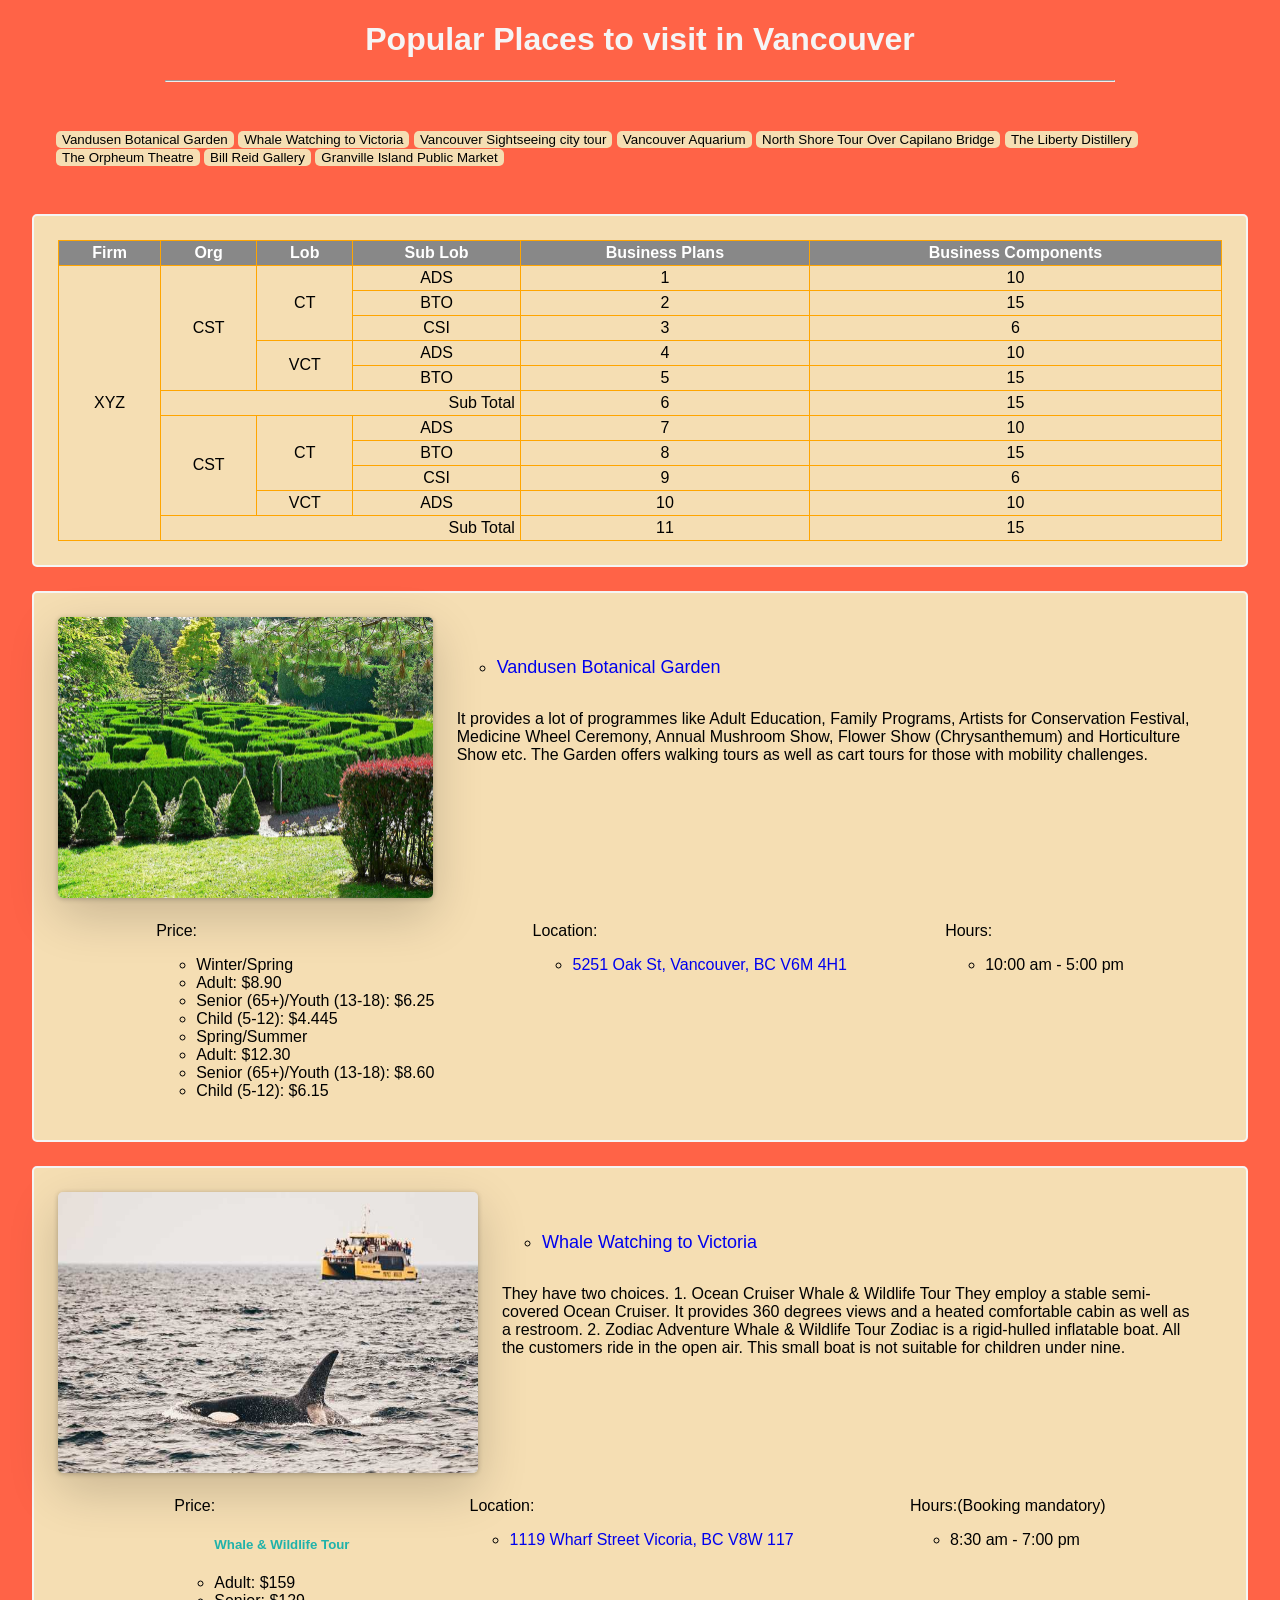
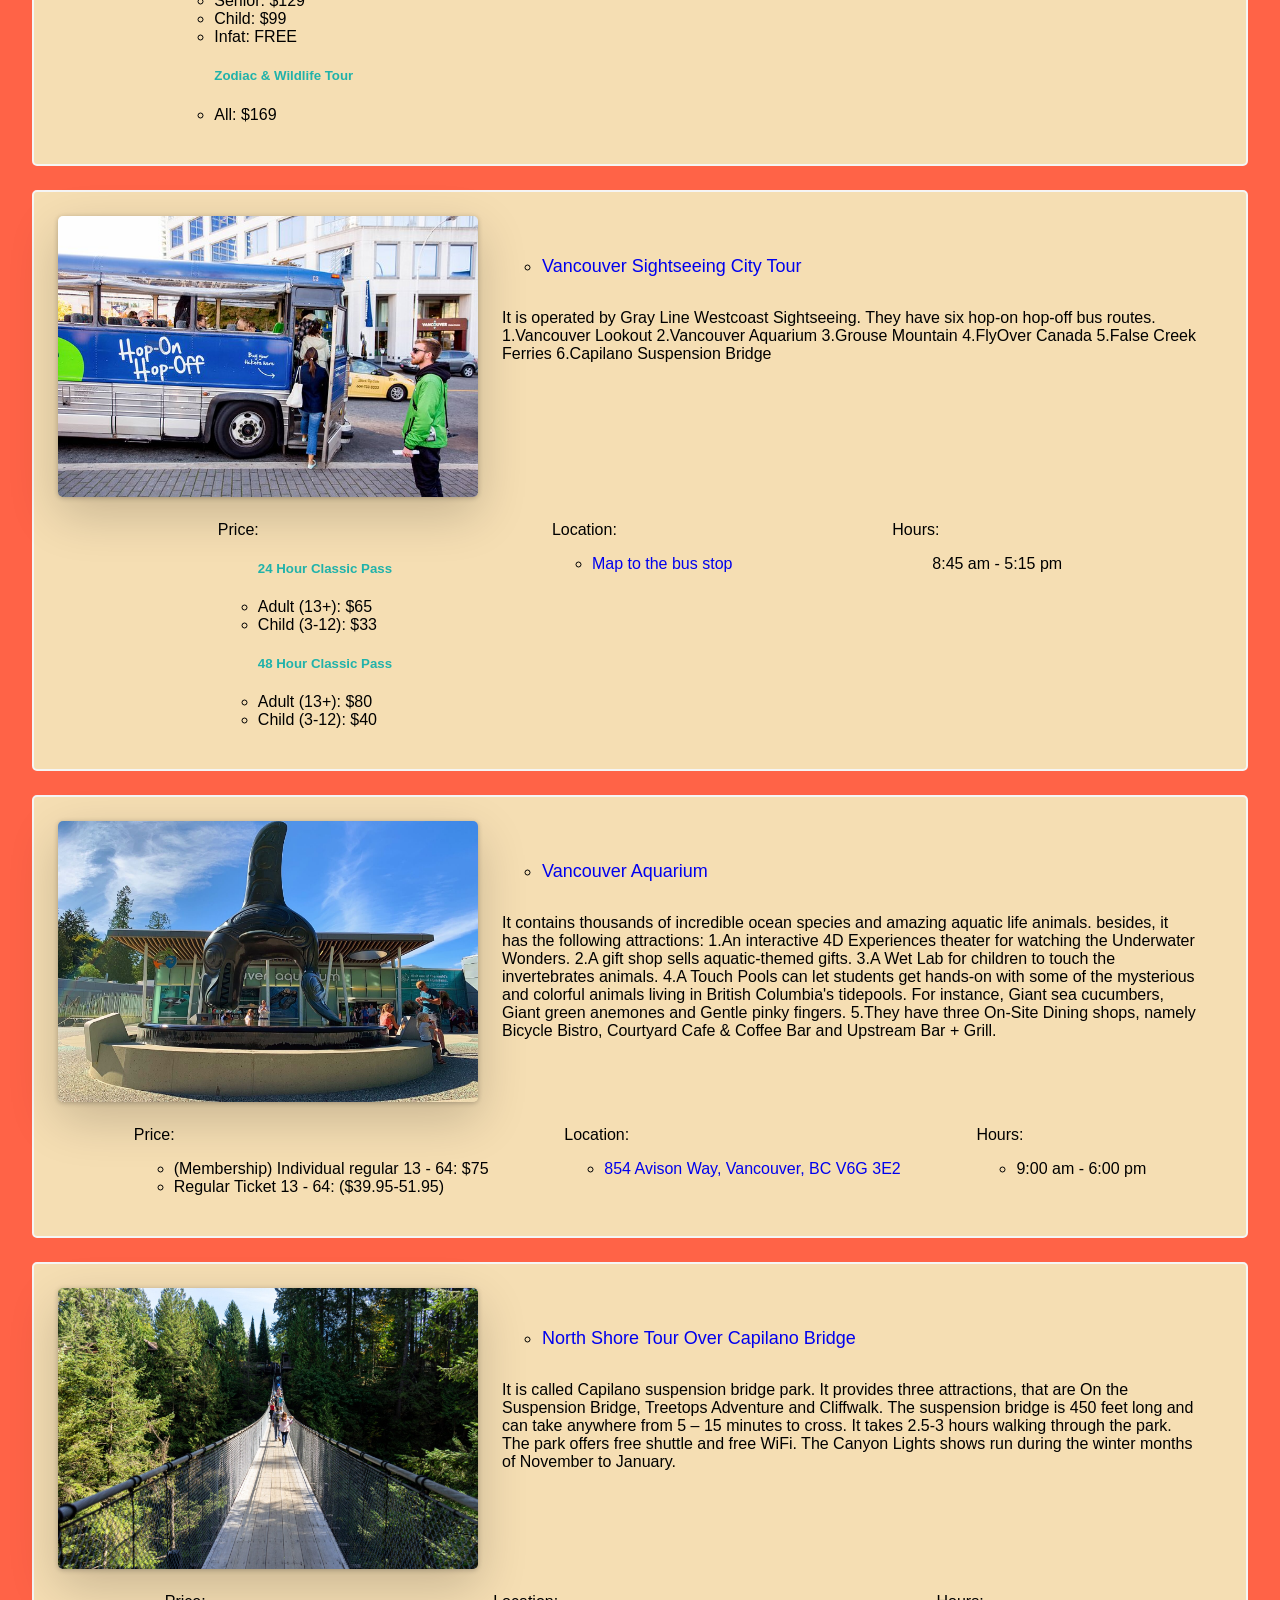
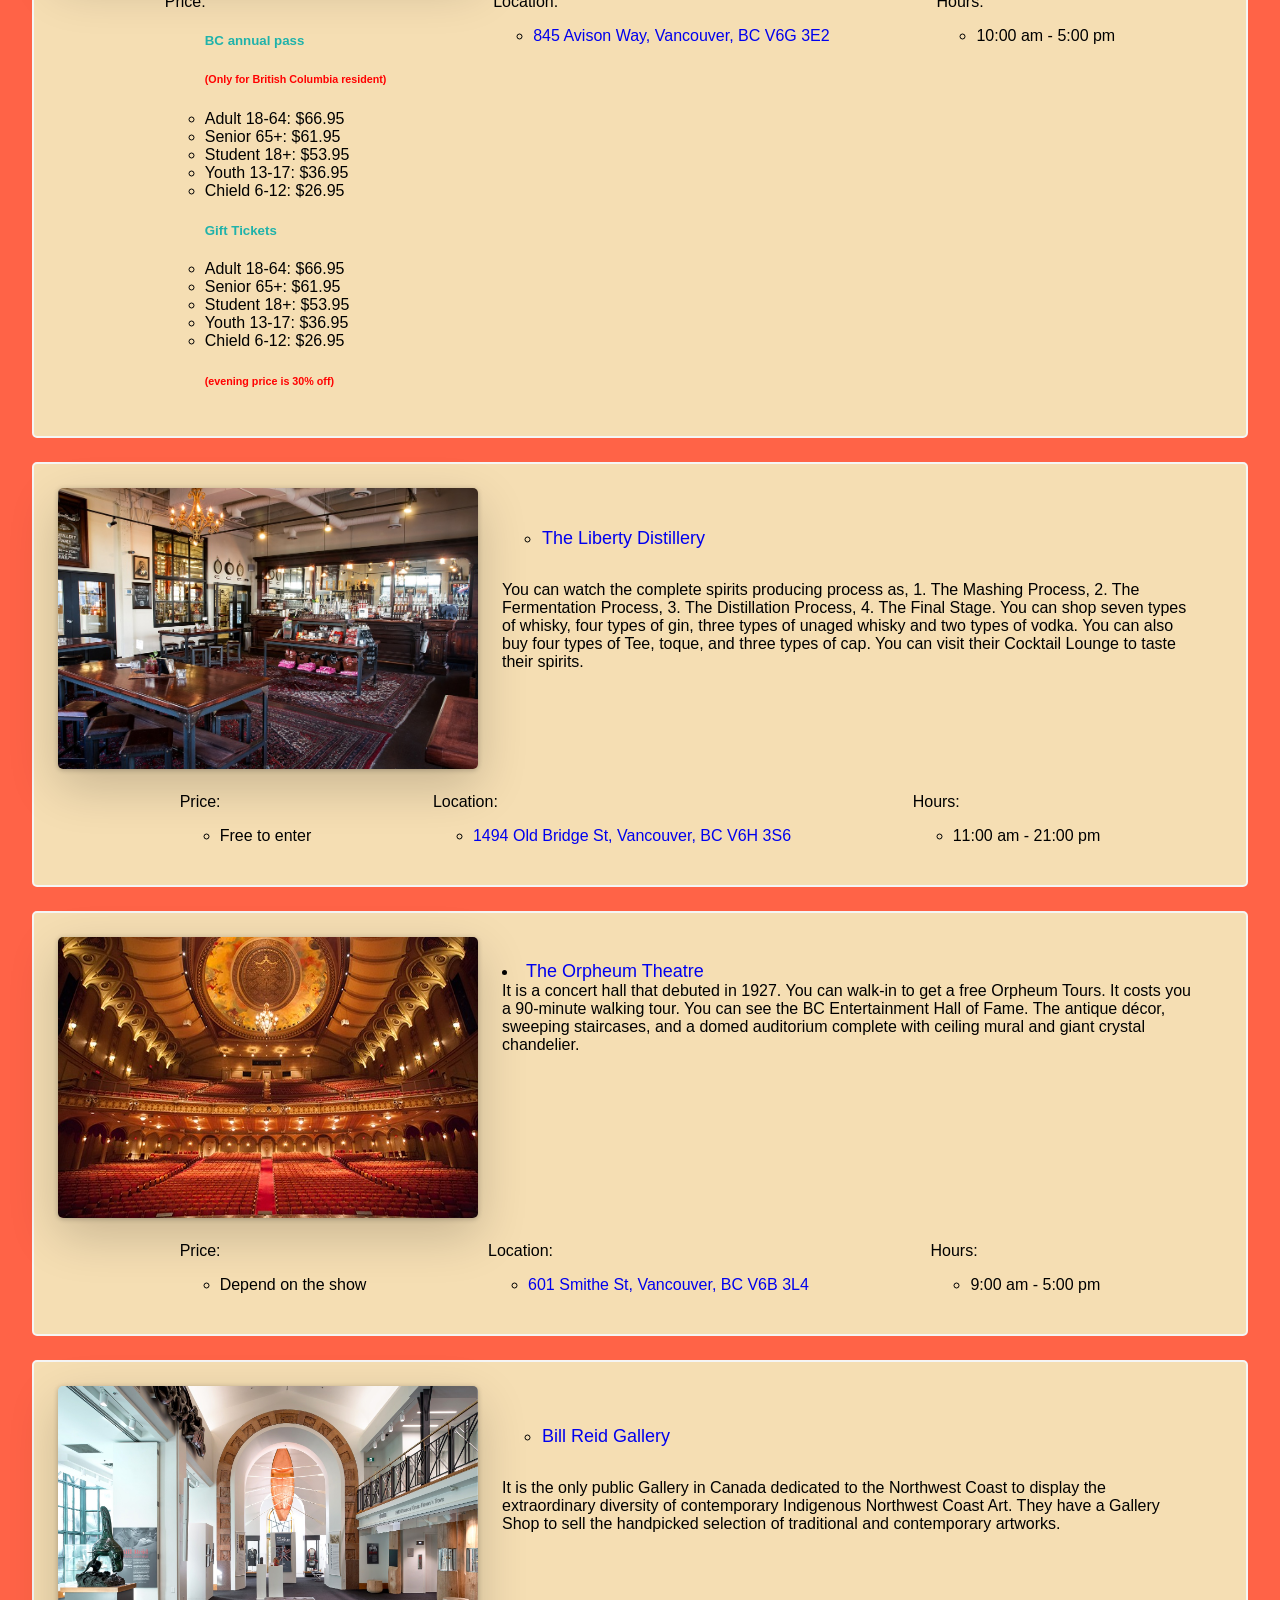
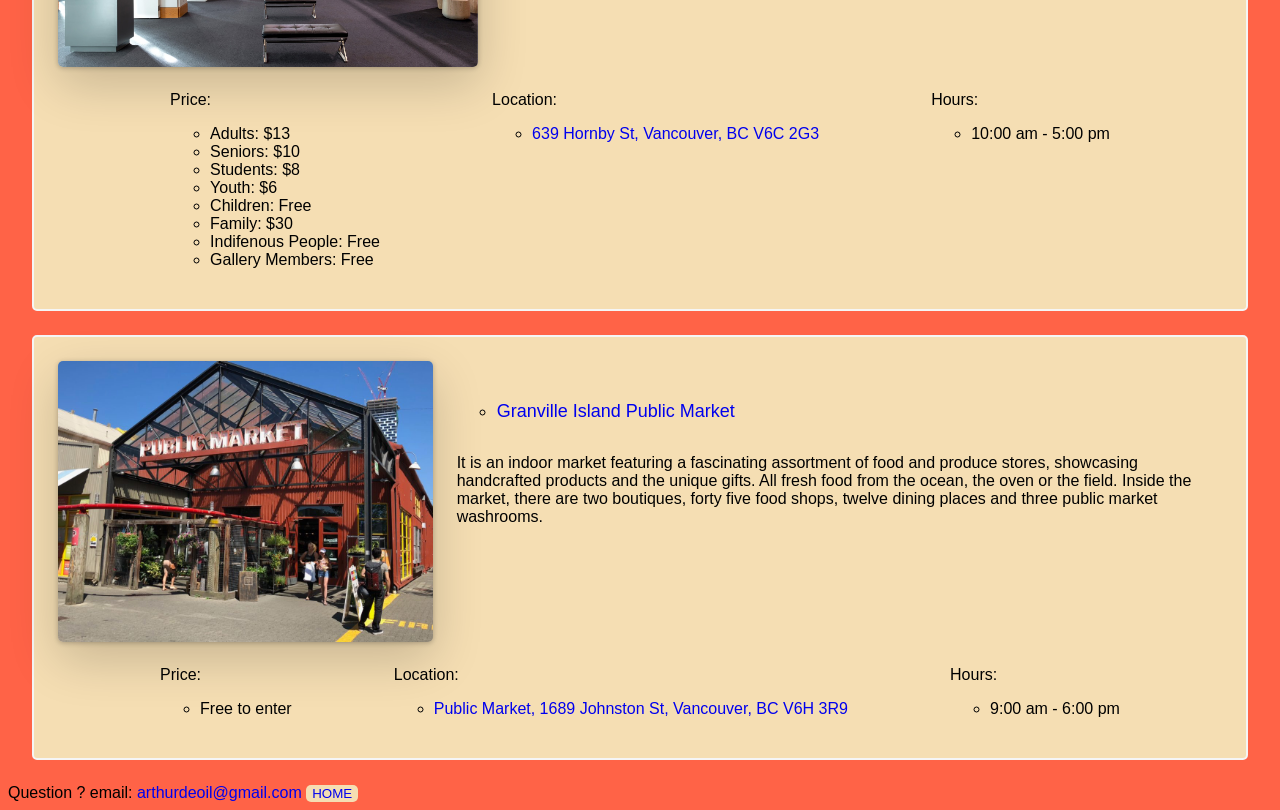
==== commit 570d9a98: "assignment2 - added table and and external css" ====
--- a/index.html
+++ b/index.html
@@ -6,115 +6,7 @@
 	<meta name="author" content="Arthur de Oliveira Amaral">
 	<meta name="description" content="Popular places to visit in Vancouver">
 	<title>Popular places to visit in Vancouver</title>
-	<style>
-		body {
-			background-color: tomato;
-			font-family: 'Trebuchet MS', 'Lucida Sans Unicode', 'Lucida Grande', 'Lucida Sans', Arial, sans-serif;
-		}
-
-		h1 {
-			text-align: center;
-			color: whitesmoke;
-		}
-
-		hr {
-			width: 75%;
-		}
-
-		h5 {
-			color: LightSeaGreen;
-		}
-
-		h4 {
-			text-align: Left;
-		}
-
-		h6 {
-			color: red;
-		}
-
-		.card {
-			background-color: wheat;
-			border: 2px solid whitesmoke;
-			border-radius: 5px;
-			padding: 1.5rem;
-			margin: 1.5rem;
-		}
-
-		.title {
-			font-size: large;
-		}
-
-		ul {
-			list-style-type: circle;
-		}
-
-		nav {
-			margin: 1.5rem;
-			padding: 1.5rem;
-		}
-
-		button {
-			border: none;
-			background-color: wheat;
-			border-radius: 5px;
-		}
-
-		button:hover {
-			background-color: rgb(239, 190, 99);
-			box-shadow: 0 12px 16px 0 rgba(0, 0, 0, 0.24), 0 17px 50px 0 rgba(0, 0, 0, 0.19);
-		}
-
-		nav a {
-			text-decoration: none;
-			color: black;
-			font-family: 'Trebuchet MS', 'Lucida Sans Unicode', 'Lucida Grande', 'Lucida Sans', Arial, sans-serif;
-		}
-
-		div img {
-			border-radius: 5px;
-			box-shadow: 0 1px 5px 0 rgba(0, 0, 0, 0.24), 0 17px 50px 0 rgba(0, 0, 0, 0.19);
-		}
-
-		div a {
-			text-decoration: none;
-		}
-
-		div a:hover {
-			text-decoration: underline;
-		}
-
-		footer a {
-			text-decoration: none;
-		}
-
-		footer a:hover {
-			text-decoration: underline;
-		}
-
-		#hm {
-			text-decoration: none;
-			color: black;
-		}
-
-		.bottom {
-			display: flex;
-			justify-content: space-evenly;
-			margin-top: 1.5rem;
-		}
-
-		.top-row {
-			display: flex;
-		}
-
-		.row-section {
-			display: flex;
-			flex-direction: column;
-			margin: 1.5rem;
-		}
-
-		.bottom-items {}
-	</style>
+	<link rel="stylesheet" href="./styles/style.css">
 </head>
 
 <body>
@@ -133,6 +25,86 @@
 			<button><a href="#Market">Granville Island Public Market</a></button>
 		</nav>
 	</header>
+
+	<div class="card">
+		<table border="0" cellpadding="0" cellspacing="0">
+			<thead>
+				<tr>
+					<th>Firm</th>
+					<th>Org</th>
+					<th>Lob</th>
+					<th>Sub Lob</th>
+					<th>Business Plans</th>
+					<th>Business Components</th>
+				</tr>
+			</thead>
+
+			<tbody>
+				<tr>
+					<td rowspan="11">XYZ</td>
+					<td rowspan="5">CST</td>
+					<td rowspan="3">CT</th>
+					<td>ADS</td>
+					<td>1</td>
+					<td>10</td>
+				</tr>
+				<tr>
+					<td>BTO</th>
+					<td>2</td>
+					<td>15</td>
+				</tr>
+				<tr>
+					<td>CSI</th>
+					<td>3</td>
+					<td>6</td>
+				</tr>
+				<tr>
+					<td rowspan="2">VCT</th>
+					<td>ADS</td>
+					<td>4</td>
+					<td>10</td>
+				</tr>
+				<tr>
+					<td>BTO</th>
+					<td>5</td>
+					<td>15</td>
+				</tr>
+				<tr class="subTotatlRow">
+					<td colspan="3" class="sub-total-text">Sub Total</th>
+					<td>6</td>
+					<td>15</td>
+				</tr>
+				<tr>
+					<td rowspan="4">CST</td>
+					<td rowspan="3">CT</th>
+					<td>ADS</td>
+					<td>7</td>
+					<td>10</td>
+				</tr>
+				<tr>
+					<td>BTO</th>
+					<td>8</td>
+					<td>15</td>
+				</tr>
+				<tr>
+					<td>CSI</th>
+					<td>9</td>
+					<td>6</td>
+				</tr>
+				<tr>
+					<td rowspan="1">VCT</th>
+					<td>ADS</td>
+					<td>10</td>
+					<td>10</td>
+				</tr>
+				<tr class="subTotatlRow">
+					<td colspan="3" class="sub-total-text">Sub Total</th>
+					<td>11</td>
+					<td>15</td>
+				</tr>
+			</tbody>
+		</table>
+	</div>
 	<div class="card" id="vandusen">
 		<div class="top-row">
 			<img src="Images\van\3.jpeg" alt="science world" style="width: 420px; height: 281px" />
@@ -143,7 +115,7 @@
 							Garden</a>
 					</li>
 				</ul>
-				
+
 
 				<p>
 					It provides a lot of programmes like Adult Education, Family Programs, Artists for Conservation
@@ -155,8 +127,8 @@
 				</p>
 			</div>
 		</div>
-		
-		
+
+
 		<div class="bottom">
 			<div class="bottom-items">
 				Price:
@@ -197,7 +169,7 @@
 							target="_blank">Whale Watching to Victoria</a>
 					</li>
 				</ul>
-				
+
 
 				<p>They have two choices.
 					1. Ocean Cruiser Whale & Wildlife Tour
@@ -213,8 +185,8 @@
 				</p>
 			</div>
 		</div>
-		
-		
+
+
 		<div class="bottom">
 			<div class="bottom-items">
 				Price:
@@ -257,7 +229,7 @@
 							target="_blank">Vancouver Sightseeing City Tour</a>
 					</li>
 				</ul>
-				
+
 				<p>It is operated by Gray Line Westcoast Sightseeing. They have six hop-on hop-off bus routes.
 					1.Vancouver Lookout
 					2.Vancouver Aquarium
@@ -266,11 +238,11 @@
 					5.False Creek Ferries
 					6.Capilano Suspension Bridge
 				</p>
-				
-			</div>
-		</div>
-		
-		
+
+			</div>
+		</div>
+
+
 		<div class="bottom">
 			<div class="bottom-items">
 
@@ -289,7 +261,7 @@
 				<ul>
 					<li><a href="https://westcoastsightseeing.com/live-bus-map/" target="_blank">Map to the bus stop</a>
 					</li>
-					
+
 				</ul>
 			</div>
 			<div class="bottom-items">
@@ -308,7 +280,7 @@
 				<ul>
 					<li class="title"><a href="https://www.vanaqua.org" target="_blank">Vancouver Aquarium</a></li>
 				</ul>
-				
+
 				<p>It contains thousands of incredible ocean species and amazing aquatic life animals. besides, it
 					has
 					the
@@ -329,14 +301,14 @@
 				</p>
 			</div>
 		</div>
-		
-		
+
+
 		<div class="bottom">
 			<div class="bottom-items">
 				Price:
 				<ul>
 					<li>(Membership) Individual regular 13 - 64: $75</li>
-					
+
 					<li>Regular Ticket 13 - 64: ($39.95-51.95)</li>
 				</ul>
 			</div>
@@ -369,7 +341,7 @@
 						</a>
 					</li>
 				</ul>
-				
+
 				<p>
 					It is called Capilano suspension bridge park. It provides three attractions, that are On the
 					Suspension
@@ -385,11 +357,11 @@
 					The
 					Canyon Lights shows run during the winter months of November to January.
 				</p>
-				
-			</div>
-		</div>
-		
-		
+
+			</div>
+		</div>
+
+
 		<div class="bottom">
 			<div class="bottom-items">
 				Price:
@@ -440,7 +412,7 @@
 							Distillery</a>
 					</li>
 				</ul>
-				
+
 				<p>You can watch the complete spirits producing process as, 1. The Mashing Process, 2. The
 					Fermentation
 					Process, 3.
@@ -451,7 +423,7 @@
 					You
 					can also buy four types of Tee, toque, and three types of cap.
 					You can visit their Cocktail Lounge to taste their spirits.
-					
+
 				</p>
 			</div>
 		</div>
@@ -488,7 +460,7 @@
 
 				<li class="title"><a href="https://vancouvercivictheatres.com/venues/orpheum/" target="_blank">The
 						Orpheum
-						Theatre </a></li> 
+						Theatre </a></li>
 				It is a concert hall that debuted in 1927. You can walk-in to get a free Orpheum Tours. It costs you
 				a
 				90-minute
@@ -500,7 +472,7 @@
 			</div>
 		</div>
 
-		
+
 
 		<div class="bottom">
 			<div class="bottom-items">
@@ -533,14 +505,14 @@
 					<li class="title"><a href="https://www.billreidgallery.ca/" target="_blank">Bill Reid Gallery</a>
 					</li>
 				</ul>
-				
+
 				<p>It is the only public Gallery in Canada dedicated to the Northwest Coast to display the
 					extraordinary
 					diversity
 					of contemporary Indigenous Northwest Coast Art. They have a Gallery Shop to sell the handpicked
 					selection of
 					traditional and contemporary artworks.
-					
+
 				</p>
 			</div>
 		</div>
@@ -592,7 +564,7 @@
 					there
 					are two boutiques, forty five food shops, twelve dining places and three public market
 					washrooms.
-					
+
 				</p>
 			</div>
 		</div>
@@ -619,12 +591,13 @@
 				</ul>
 			</div>
 		</div>
-
-		<footer>
-			Question ? email: <a href="https://mail.google.com" target="_blank">arthurdeoil@gmail.com</a>
-			</span><button><a href="#home">HOME</a></button>
-
-		</footer>
+	</div>
+	
+	<footer>
+		Question ? email: <a href="https://mail.google.com" target="_blank">arthurdeoil@gmail.com</a>
+		</span><button><a href="#home">HOME</a></button>
+
+	</footer>
 
 </body>
 
--- a/styles/style.css
+++ b/styles/style.css
@@ -0,0 +1,133 @@
+body {
+  background-color: tomato;
+  font-family: 'Trebuchet MS', 'Lucida Sans Unicode', 'Lucida Grande',
+    'Lucida Sans', Arial, sans-serif;
+}
+
+h1 {
+  text-align: center;
+  color: whitesmoke;
+}
+
+hr {
+  width: 75%;
+}
+
+h5 {
+  color: LightSeaGreen;
+}
+
+h4 {
+  text-align: Left;
+}
+
+h6 {
+  color: red;
+}
+
+.card {
+  background-color: wheat;
+  border: 2px solid whitesmoke;
+  border-radius: 5px;
+  padding: 1.5rem;
+  margin: 1.5rem;
+}
+
+.title {
+  font-size: large;
+}
+
+ul {
+  list-style-type: circle;
+}
+
+nav {
+  margin: 1.5rem;
+  padding: 1.5rem;
+}
+
+button {
+  border: none;
+  background-color: wheat;
+  border-radius: 5px;
+}
+
+button:hover {
+  background-color: rgb(239, 190, 99);
+  box-shadow: 0 12px 16px 0 rgba(0, 0, 0, 0.24),
+    0 17px 50px 0 rgba(0, 0, 0, 0.19);
+}
+
+nav a {
+  text-decoration: none;
+  color: black;
+  font-family: 'Trebuchet MS', 'Lucida Sans Unicode', 'Lucida Grande',
+    'Lucida Sans', Arial, sans-serif;
+}
+
+div img {
+  border-radius: 5px;
+  box-shadow: 0 1px 5px 0 rgba(0, 0, 0, 0.24), 0 17px 50px 0 rgba(0, 0, 0, 0.19);
+}
+
+div a {
+  text-decoration: none;
+}
+
+div a:hover {
+  text-decoration: underline;
+}
+
+footer a {
+  text-decoration: none;
+}
+
+footer a:hover {
+  text-decoration: underline;
+}
+
+#hm {
+  text-decoration: none;
+  color: black;
+}
+
+.bottom {
+  display: flex;
+  justify-content: space-evenly;
+  margin-top: 1.5rem;
+}
+
+.top-row {
+  display: flex;
+}
+
+.row-section {
+  display: flex;
+  flex-direction: column;
+  margin: 1.5rem;
+}
+
+table {
+  width: 100%;
+  border-width: 0 0 1px 1px;
+  border-style: solid;
+  border-color: orange;
+}
+
+table th {
+  background: #888;
+  color: #fff;
+}
+
+table th,
+table td {
+  text-align: center;
+  border-width: 1px 1px 0 0;
+  border-style: solid;
+  border-color: orange;
+  padding: 3px 5px;
+}
+
+.subTotatlRow .sub-total-text {
+  text-align: right;
+}
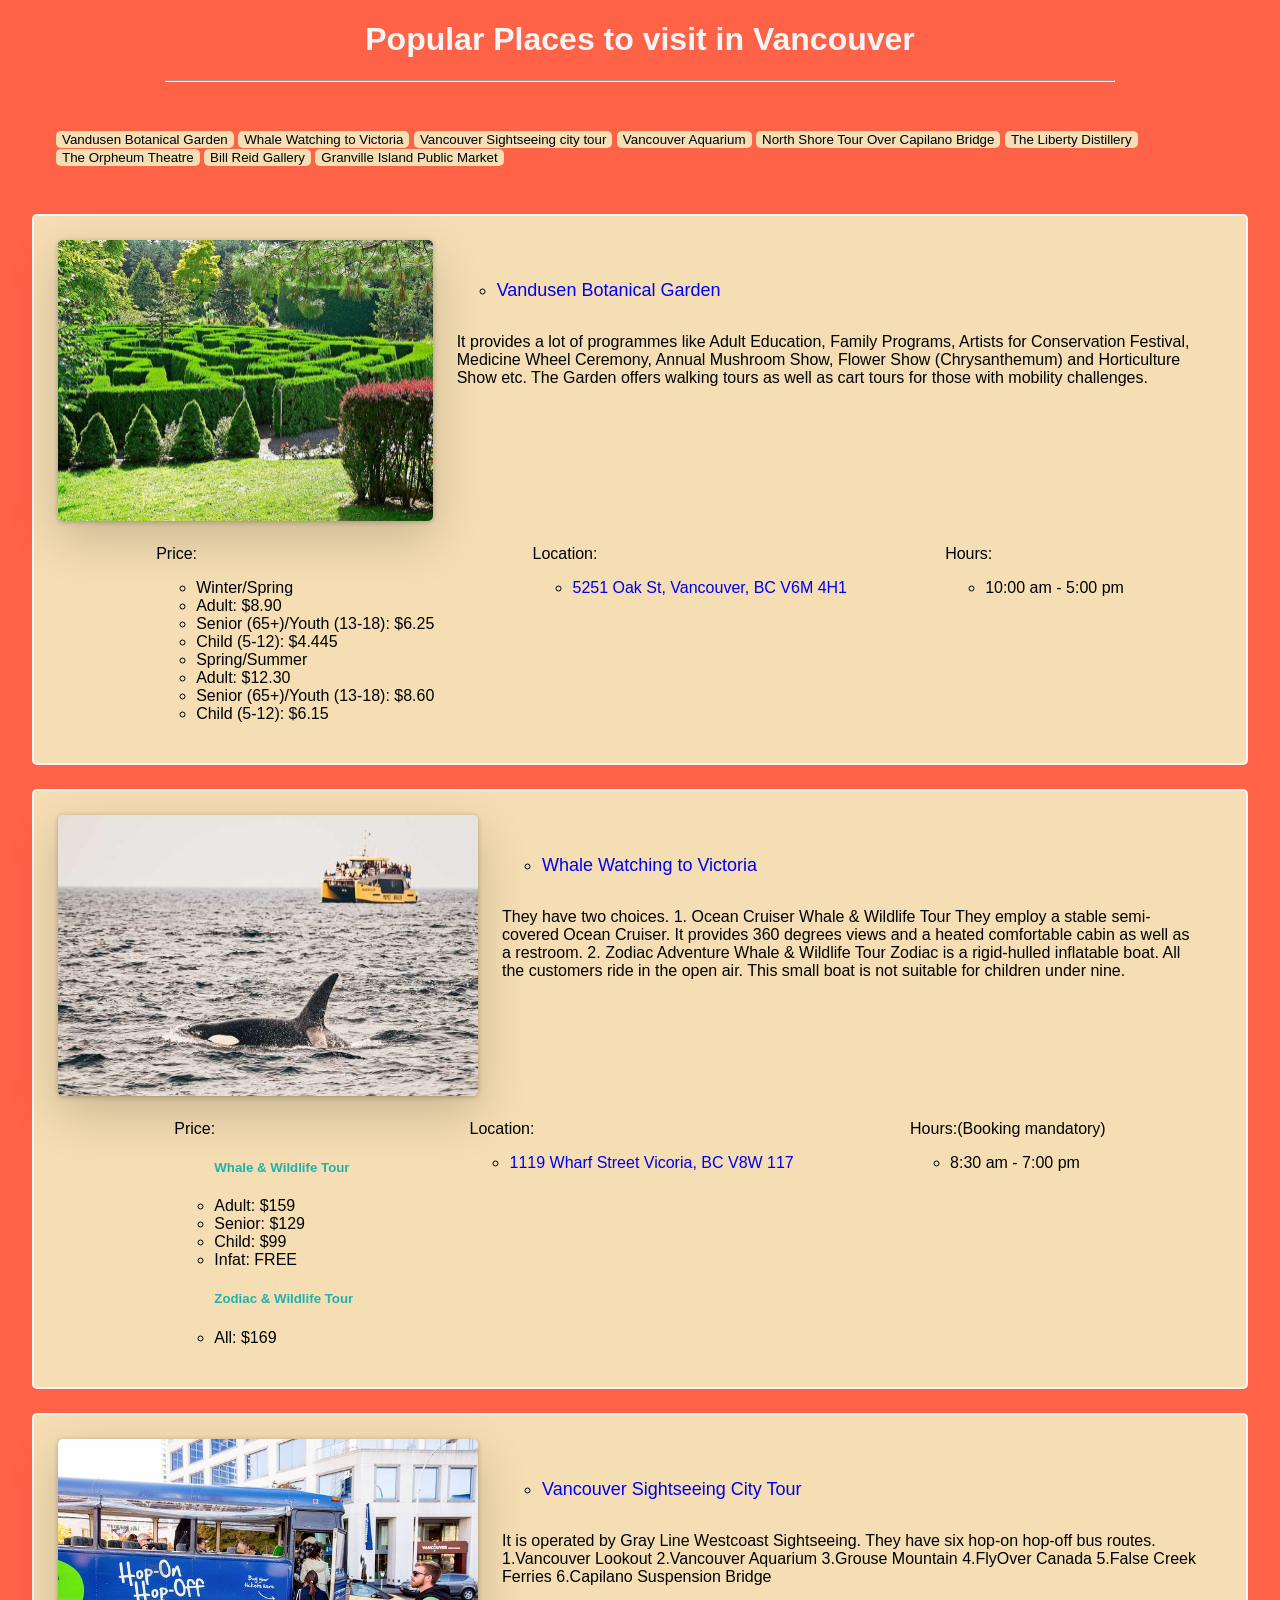
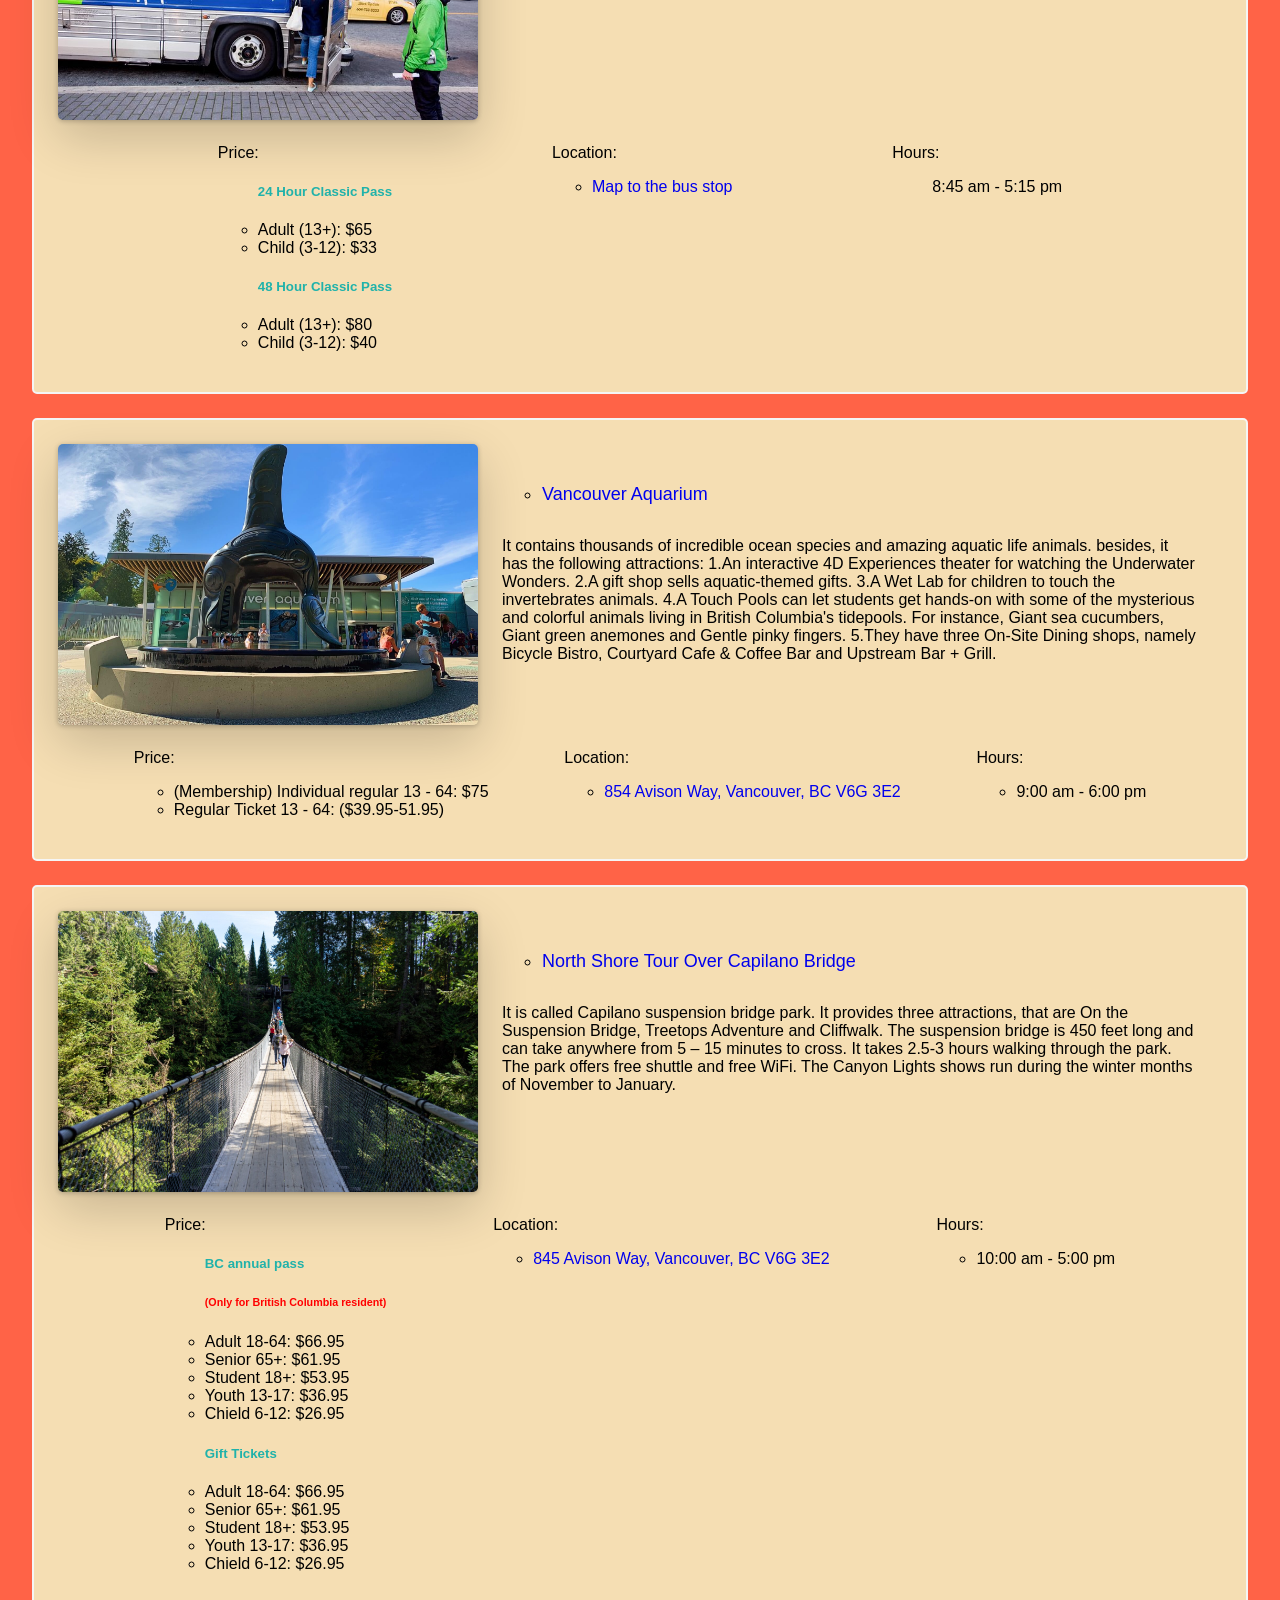
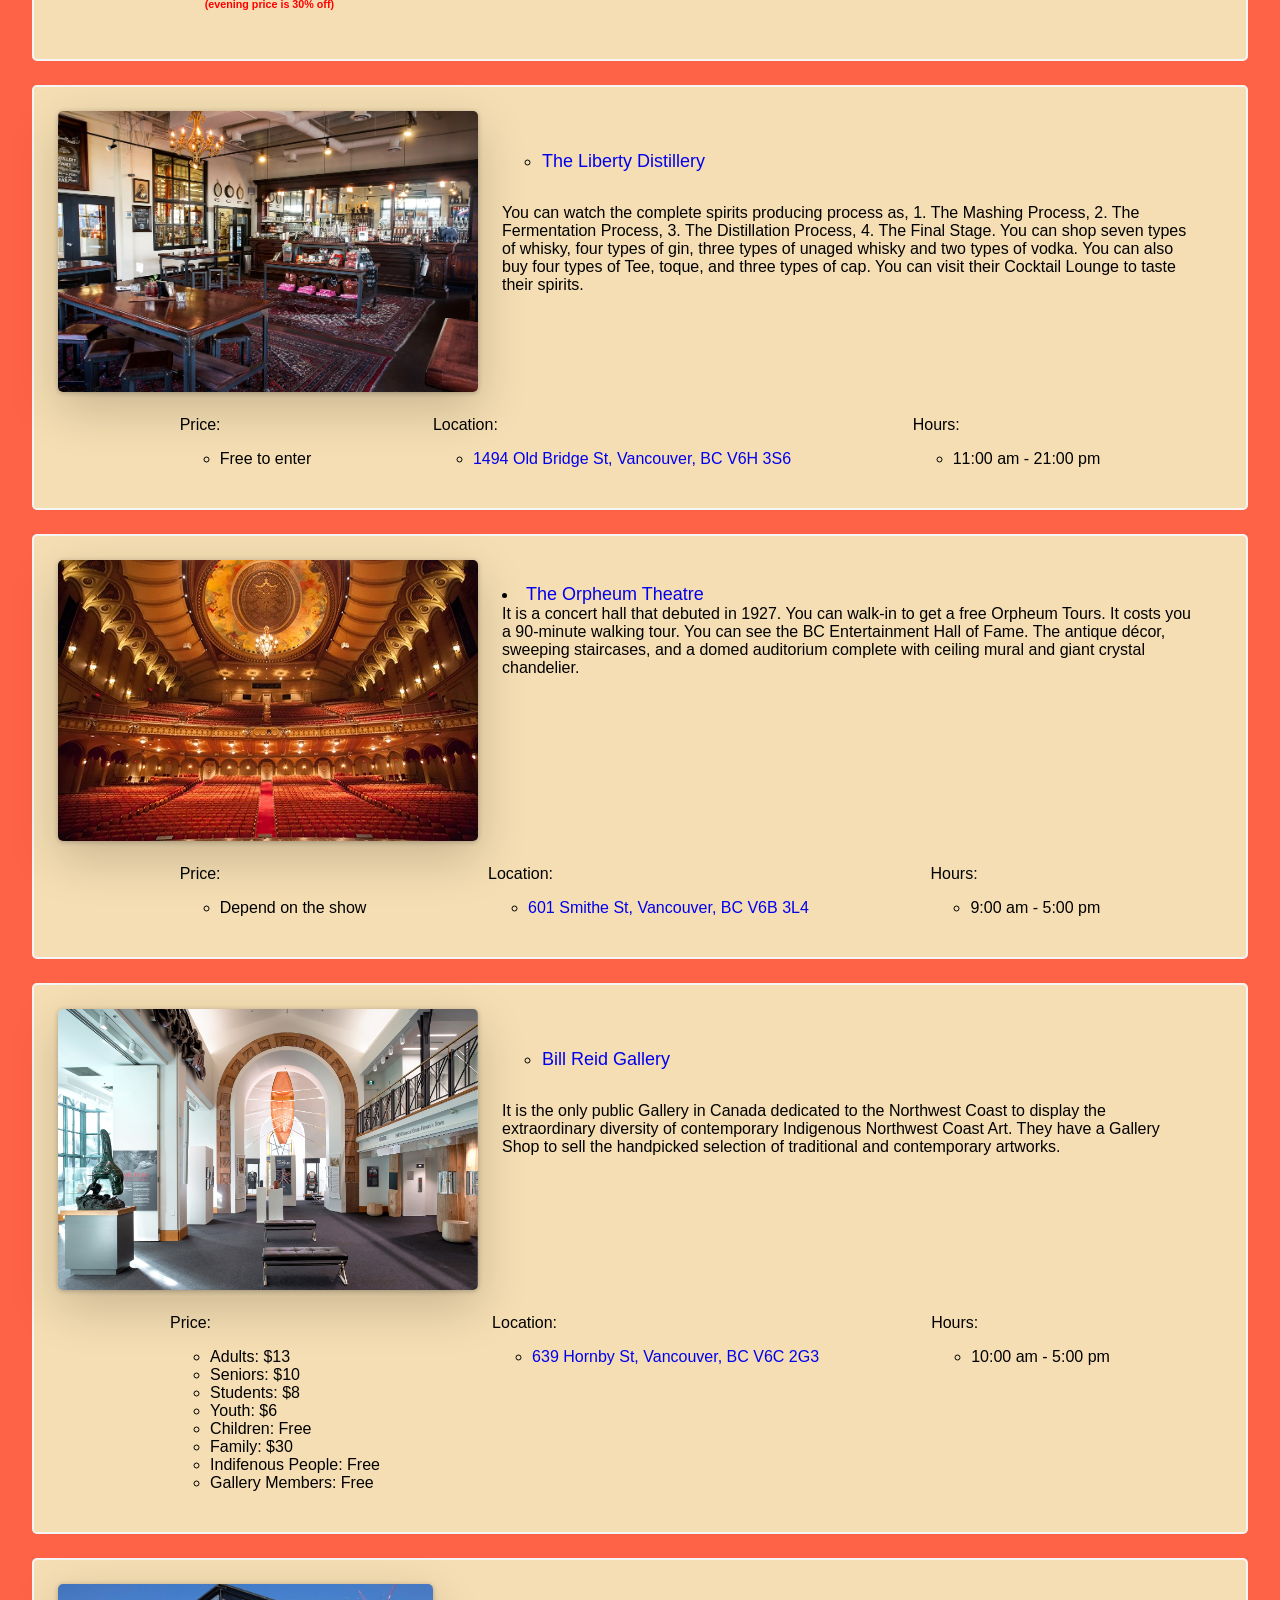
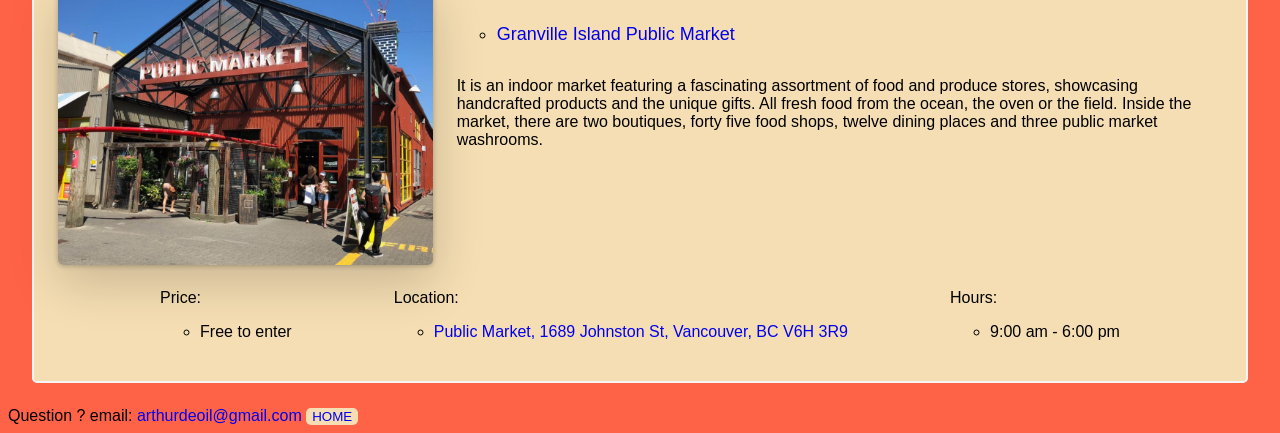
==== commit d43c108d: "assignment - removing table" ====
--- a/index.html
+++ b/index.html
@@ -26,85 +26,6 @@
 		</nav>
 	</header>
 
-	<div class="card">
-		<table border="0" cellpadding="0" cellspacing="0">
-			<thead>
-				<tr>
-					<th>Firm</th>
-					<th>Org</th>
-					<th>Lob</th>
-					<th>Sub Lob</th>
-					<th>Business Plans</th>
-					<th>Business Components</th>
-				</tr>
-			</thead>
-
-			<tbody>
-				<tr>
-					<td rowspan="11">XYZ</td>
-					<td rowspan="5">CST</td>
-					<td rowspan="3">CT</th>
-					<td>ADS</td>
-					<td>1</td>
-					<td>10</td>
-				</tr>
-				<tr>
-					<td>BTO</th>
-					<td>2</td>
-					<td>15</td>
-				</tr>
-				<tr>
-					<td>CSI</th>
-					<td>3</td>
-					<td>6</td>
-				</tr>
-				<tr>
-					<td rowspan="2">VCT</th>
-					<td>ADS</td>
-					<td>4</td>
-					<td>10</td>
-				</tr>
-				<tr>
-					<td>BTO</th>
-					<td>5</td>
-					<td>15</td>
-				</tr>
-				<tr class="subTotatlRow">
-					<td colspan="3" class="sub-total-text">Sub Total</th>
-					<td>6</td>
-					<td>15</td>
-				</tr>
-				<tr>
-					<td rowspan="4">CST</td>
-					<td rowspan="3">CT</th>
-					<td>ADS</td>
-					<td>7</td>
-					<td>10</td>
-				</tr>
-				<tr>
-					<td>BTO</th>
-					<td>8</td>
-					<td>15</td>
-				</tr>
-				<tr>
-					<td>CSI</th>
-					<td>9</td>
-					<td>6</td>
-				</tr>
-				<tr>
-					<td rowspan="1">VCT</th>
-					<td>ADS</td>
-					<td>10</td>
-					<td>10</td>
-				</tr>
-				<tr class="subTotatlRow">
-					<td colspan="3" class="sub-total-text">Sub Total</th>
-					<td>11</td>
-					<td>15</td>
-				</tr>
-			</tbody>
-		</table>
-	</div>
 	<div class="card" id="vandusen">
 		<div class="top-row">
 			<img src="Images\van\3.jpeg" alt="science world" style="width: 420px; height: 281px" />
--- a/styles/style.css
+++ b/styles/style.css
@@ -106,28 +106,3 @@
   flex-direction: column;
   margin: 1.5rem;
 }
-
-table {
-  width: 100%;
-  border-width: 0 0 1px 1px;
-  border-style: solid;
-  border-color: orange;
-}
-
-table th {
-  background: #888;
-  color: #fff;
-}
-
-table th,
-table td {
-  text-align: center;
-  border-width: 1px 1px 0 0;
-  border-style: solid;
-  border-color: orange;
-  padding: 3px 5px;
-}
-
-.subTotatlRow .sub-total-text {
-  text-align: right;
-}
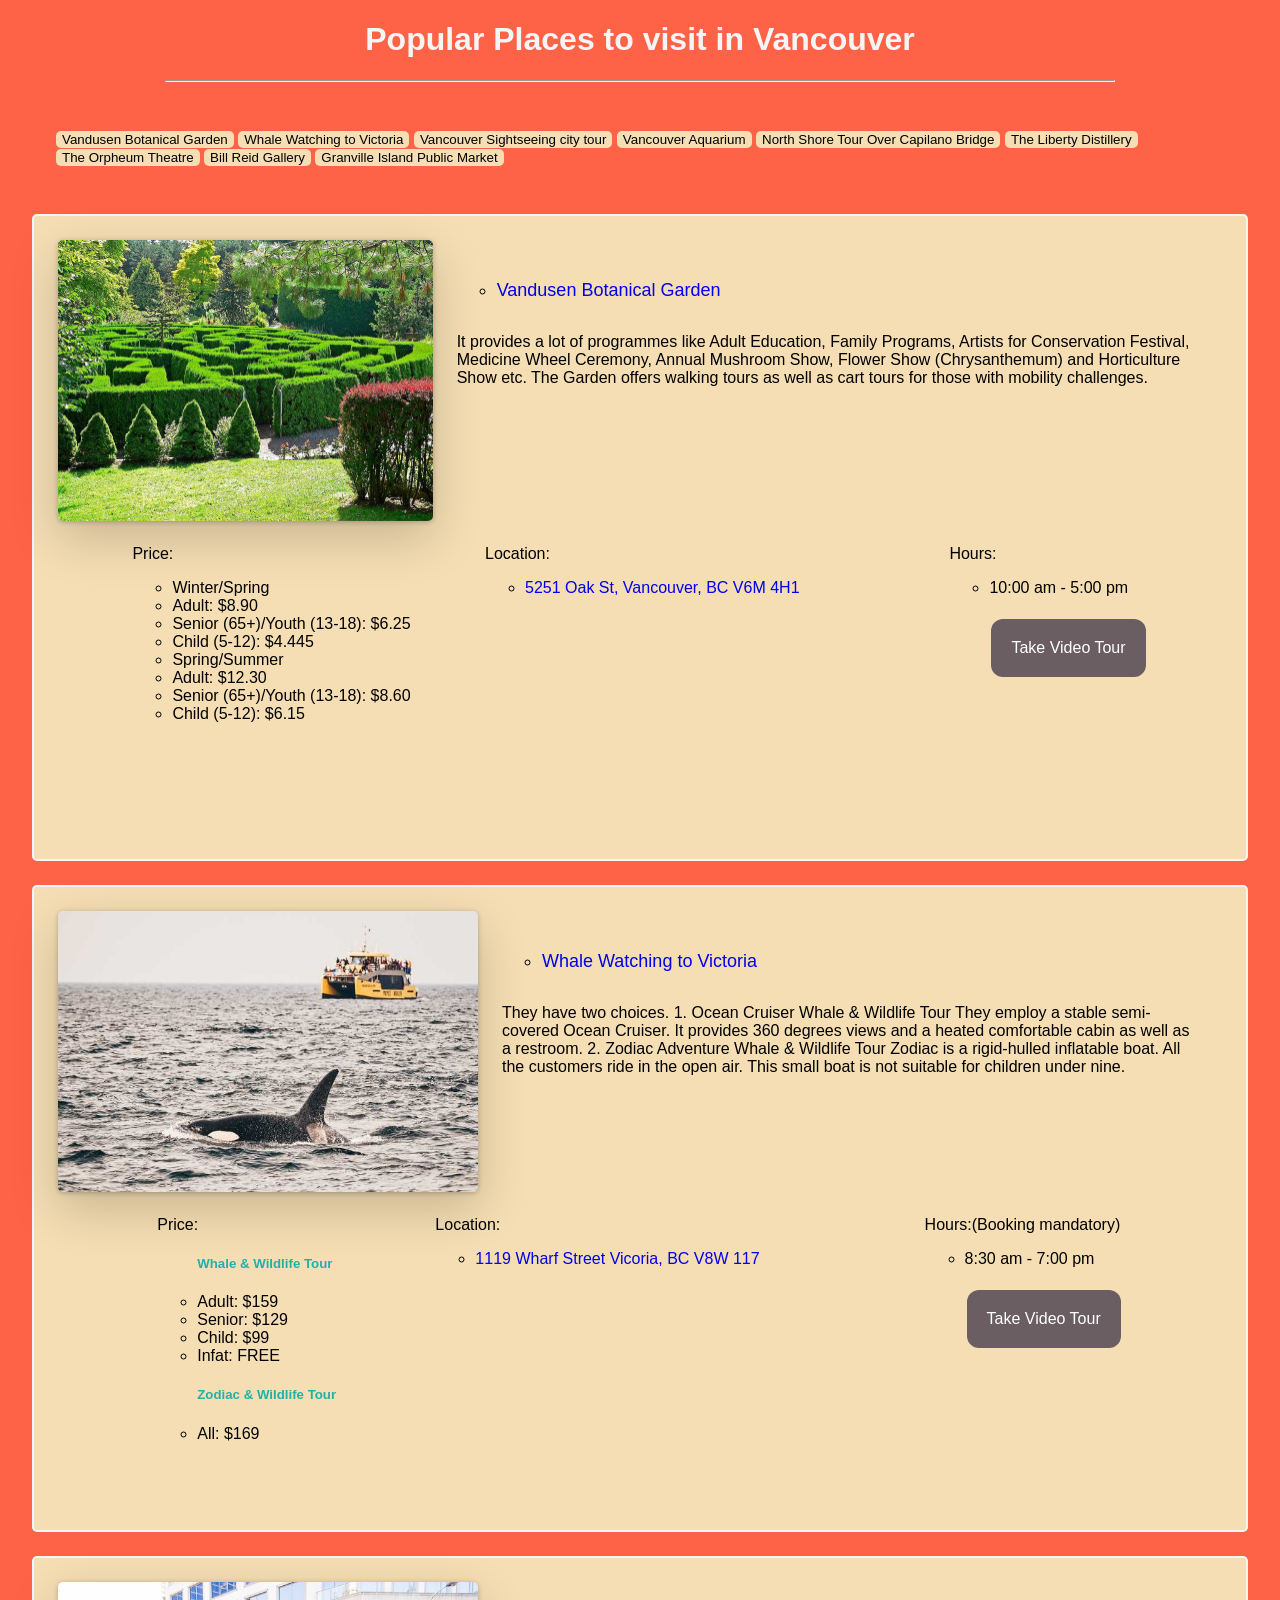
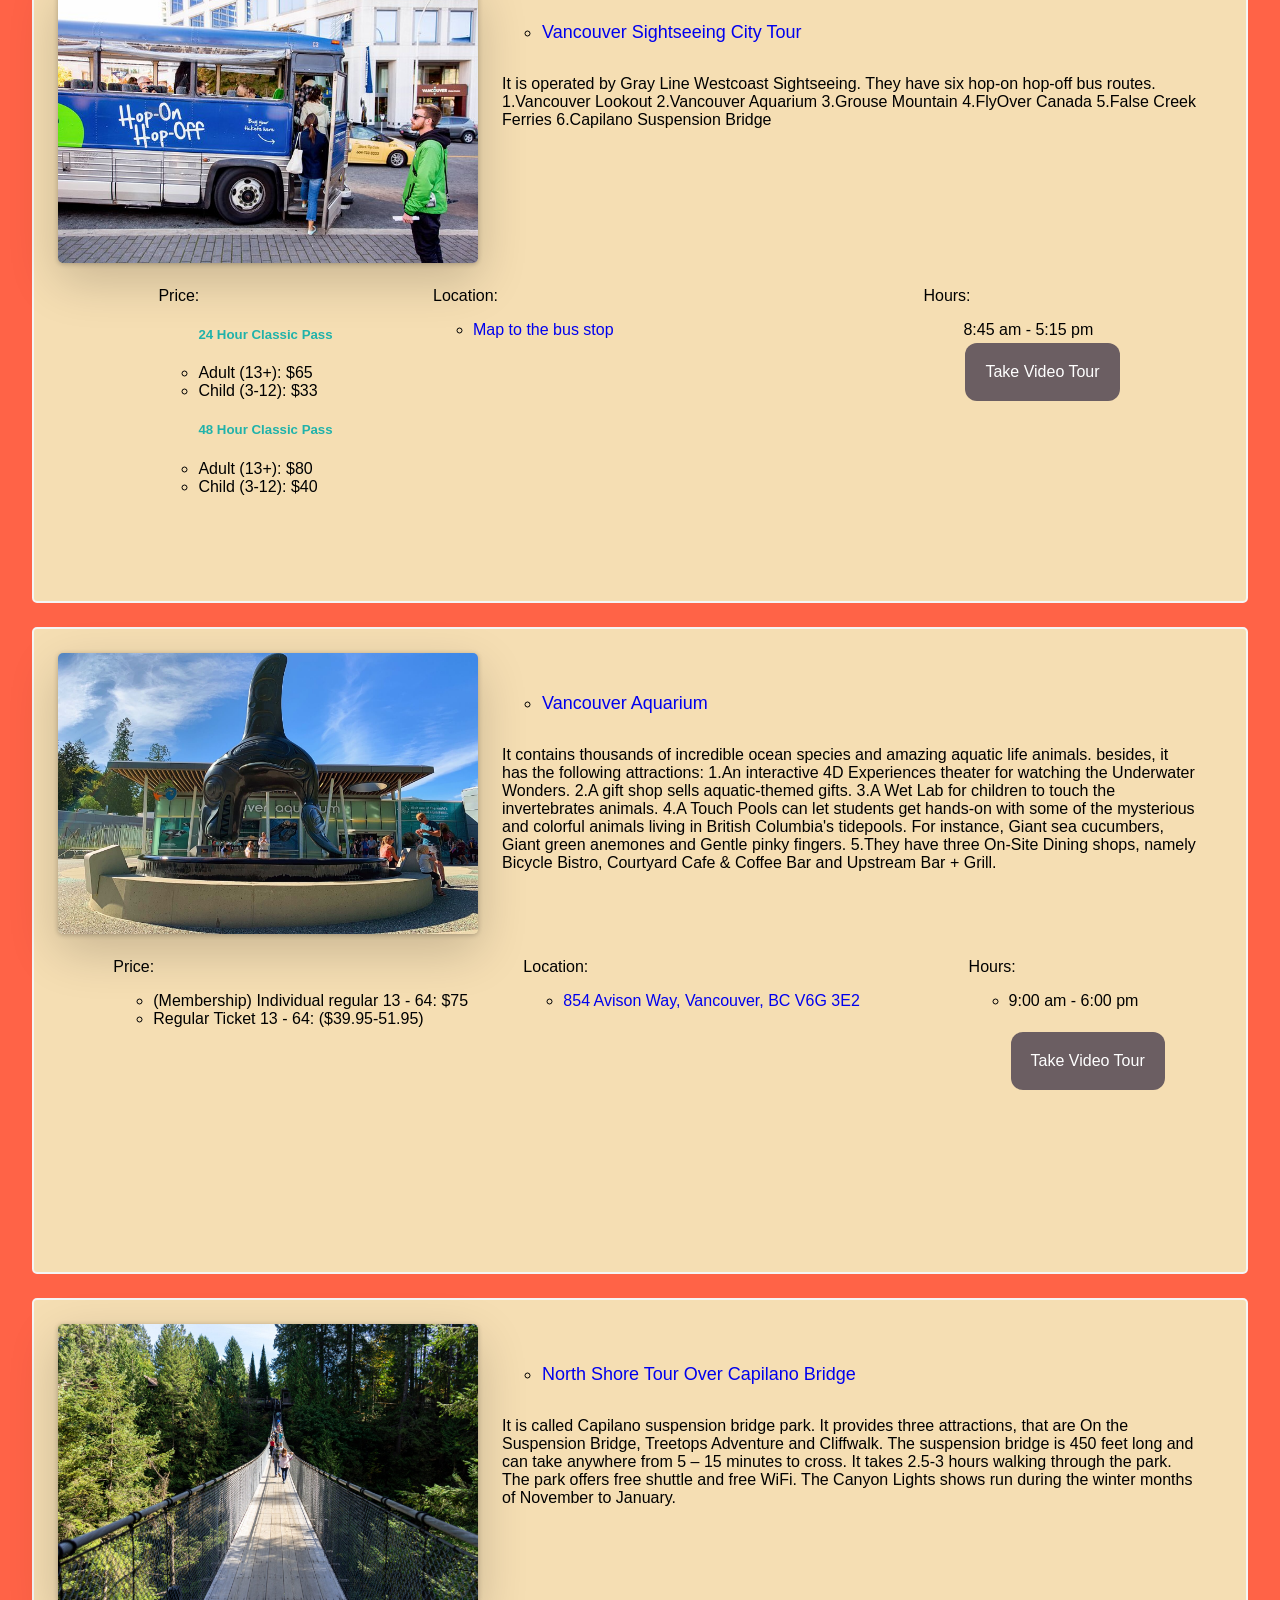
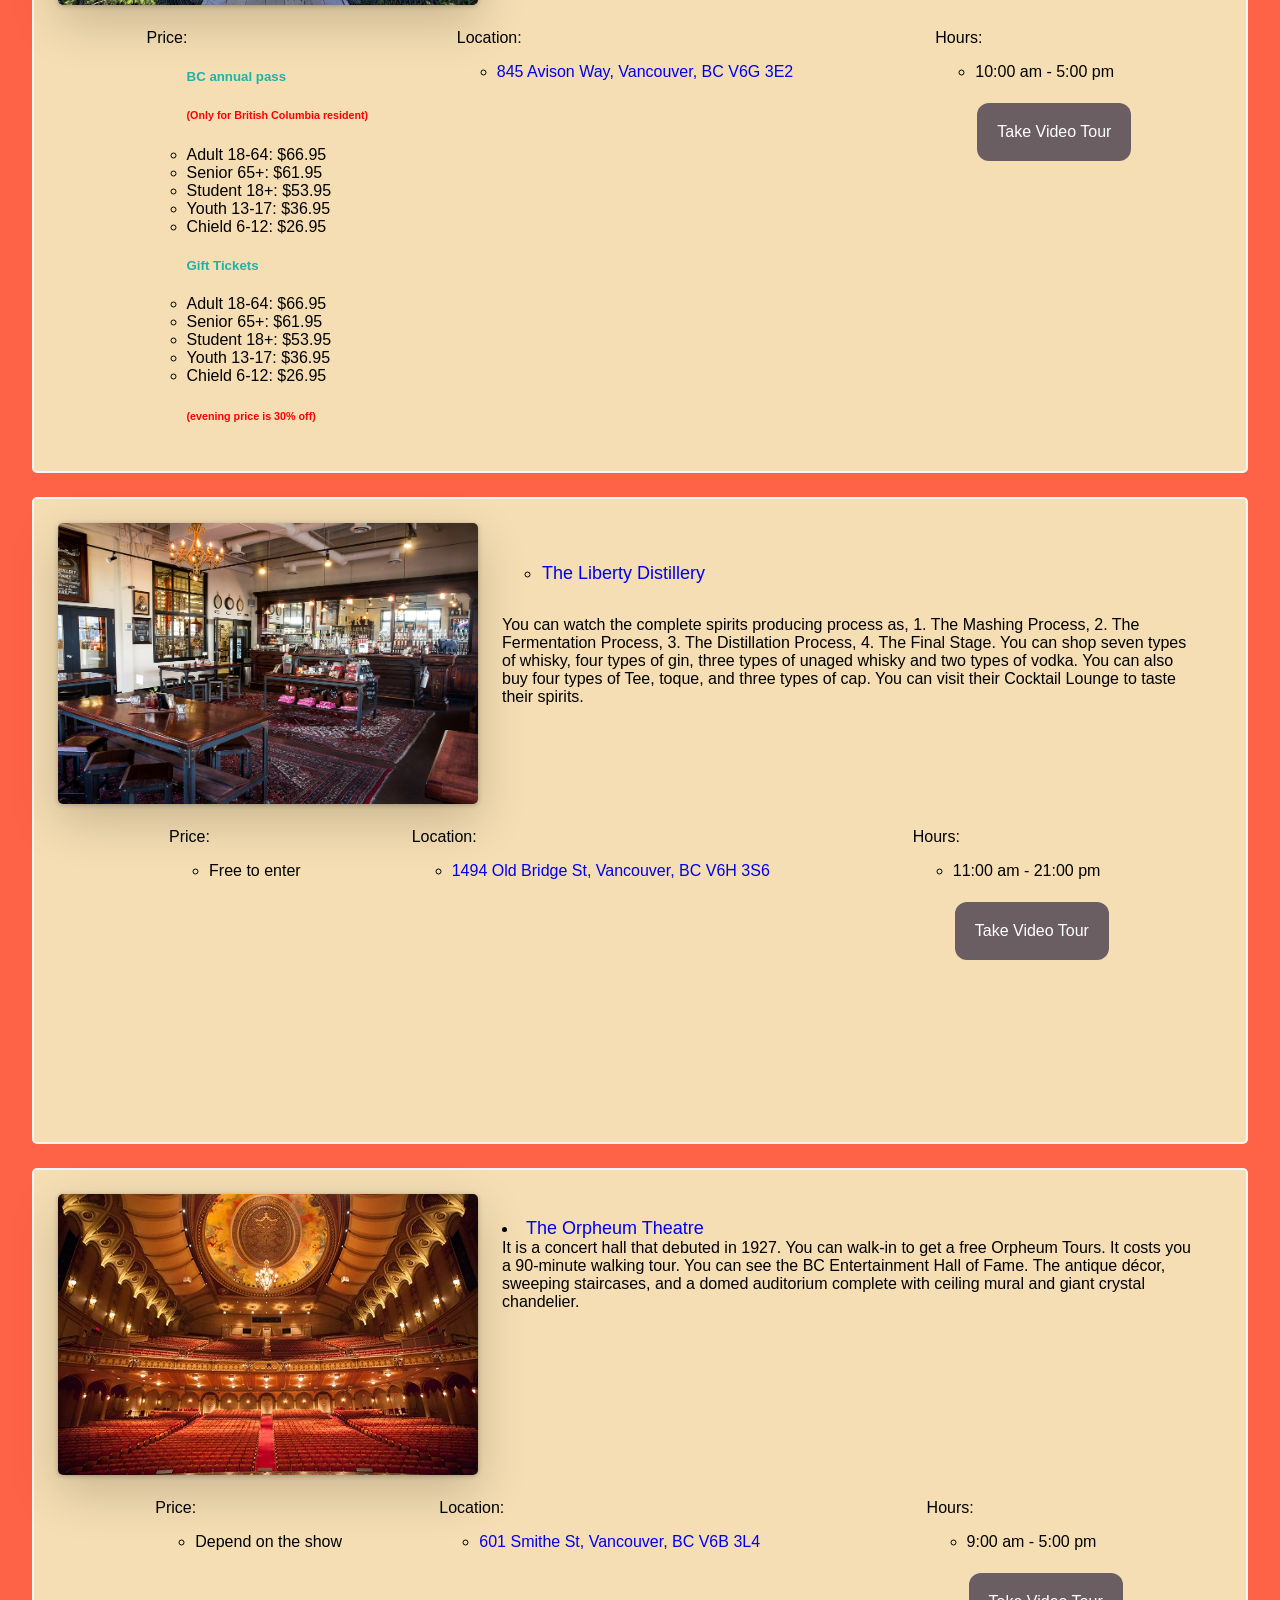
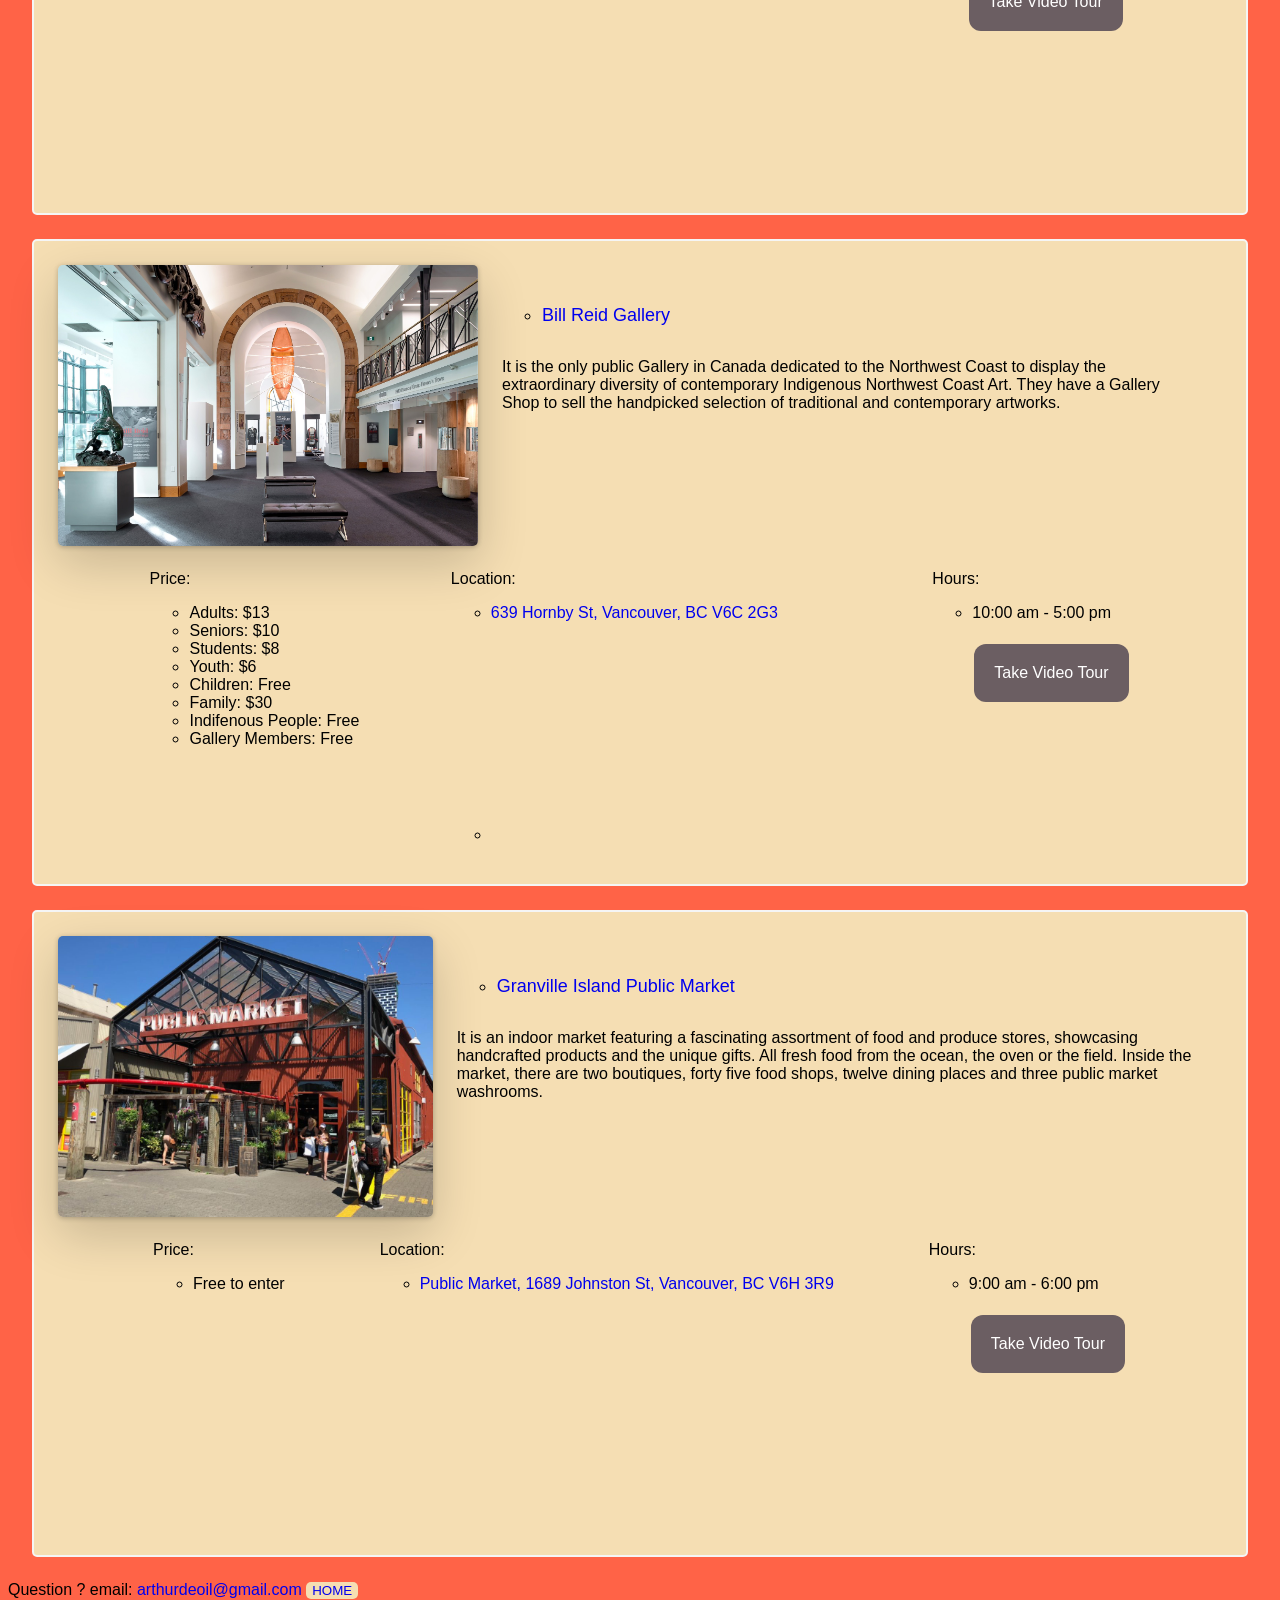
==== commit 3861e85a: "assignment3 - added Google Maps & Youtube Videos with Tour Buttons" ====
--- a/index.html
+++ b/index.html
@@ -7,6 +7,57 @@
 	<meta name="description" content="Popular places to visit in Vancouver">
 	<title>Popular places to visit in Vancouver</title>
 	<link rel="stylesheet" href="./styles/style.css">
+	<script>
+
+		let modal;
+		let span;
+		let iframeEl;
+
+		// When the user clicks on the button, open the modal
+		function showTourModal(videoIndex) {
+			// Get the modal element
+			modal = document.getElementById("tourModal");
+			iframeEl = document.getElementById("tour" + videoIndex);
+
+			iframeEl.style.display = "block";
+			modal.style.display = "block";
+		}
+
+		window.onload = () => {
+			// Get the modal
+			modal = document.getElementById("tourModal");
+
+			// Get the <span> element that closes the modal
+			span = document.getElementsByClassName("close-modal-icon")[0];
+
+			// When the user clicks on <span> (x), close the modal
+			span.onclick = function () {
+				modal.style.display = "none";
+				if (iframeEl) iframeEl.style.display = "none";
+
+				stopIframeVideoPlayback()
+			}
+
+		}
+
+		// When the user clicks anywhere outside of the modal, close it
+		window.onclick = function (event) {
+			modal = document.getElementById("tourModal");
+			if (event.target == modal) {
+				modal.style.display = "none";
+				if (iframeEl) iframeEl.style.display = "none";
+				stopIframeVideoPlayback();
+			}
+		}
+
+		function stopIframeVideoPlayback() {
+			let frame = iframeEl.querySelectorAll('iframe');
+			frame[0].contentWindow.postMessage(
+				'{"event":"command","func":"pauseVideo","args":""}',
+				'*');
+		}
+
+	</script>
 </head>
 
 <body>
@@ -69,12 +120,22 @@
 				<ul>
 					<li><a href="https://www.google.com/maps/place/5251+Oak+St,+Vancouver,+BC+V6M+4H1/@49.2385564,-123.1287215,17z/data=!3m1!4b1!4m6!3m5!1s0x5486738631821efb:0x199d9889a54fce98!8m2!3d49.2385564!4d-123.1287215!16s%2Fg%2F11csp073k1?entry=ttu"
 							target="_blank">5251 Oak St, Vancouver, BC V6M 4H1</a></li>
+					<br>
+					<iframe class="MAP"
+						src="https://www.google.com/maps/embed?pb=!1m18!1m12!1m3!1d2604.9428633893735!2d-123.13511552378125!3d49.2395724738064!2m3!1f0!2f0!3f0!3m2!1i1024!2i768!4f13.1!3m3!1m2!1s0x5486738678c76dc1%3A0x88c158f58601257!2sVanDusen%20Botanical%20Garden!5e0!3m2!1sen!2sca!4v1699124516087!5m2!1sen!2sca"
+						width="350" height="200" style="border:0;" allowfullscreen="" loading="lazy"
+						referrerpolicy="no-referrer-when-downgrade"></iframe>
 				</ul>
 			</div>
 			<div class="bottom-items">
 				Hours:
 				<ul>
 					<li>10:00 am - 5:00 pm</li>
+					<br>
+					<button onclick="showTourModal(0)" class="model-button">Take Video Tour</button>
+
+
+				</ul>
 				</ul>
 			</div>
 		</div>
@@ -129,12 +190,19 @@
 						<a href="https://www.google.com/maps/place/SpringTide+Whale+Watching+%26+Eco+Tours/@48.4245006,-123.3715617,17z/data=!3m1!5s0x548f749ae2ec8805:0x648e2cf2db3facd7!4m10!1m2!2m1!1s1119+Wharf+Street+Victoria,+BCV8W+1T7!3m6!1s0x548f749b197fff93:0xb2100c3fbd9f009!8m2!3d48.4255917!4d-123.3695807!15sCiUxMTE5IFdoYXJmIFN0cmVldCBWaWN0b3JpYSwgQkNWOFcgMVQ3WiYiJDExMTkgd2hhcmYgc3RyZWV0IHZpY3RvcmlhIGJjdjh3IDF0N5IBGndoYWxlX3dhdGNoaW5nX3RvdXJfYWdlbmN54AEA!16s%2Fg%2F1tdvpfw_?entry=ttu"
 							target="_blank">1119 Wharf Street Vicoria, BC V8W 117</a>
 					</li>
+					<br>
+					<iframe
+						src="https://www.google.com/maps/embed?pb=!1m14!1m8!1m3!1d2647.6688981208135!2d-123.3715617!3d48.4245006!3m2!1i1024!2i768!4f13.1!3m3!1m2!1s0x548f749b197fff93%3A0xb2100c3fbd9f009!2sSpringTide%20Whale%20Watching%20%26%20Eco%20Tours!5e0!3m2!1sen!2sca!4v1699124556904!5m2!1sen!2sca"
+						width="350" height="200" style="border:0;" allowfullscreen="" loading="lazy"
+						referrerpolicy="no-referrer-when-downgrade"></iframe>
 				</ul>
 			</div>
 			<div class="bottom-items">
 				Hours:(Booking mandatory)
 				<ul>
 					<li>8:30 am - 7:00 pm</li>
+					<br>
+					<button onclick="showTourModal(1)" class="model-button">Take Video Tour</button>
 				</ul>
 			</div>
 		</div>
@@ -182,6 +250,11 @@
 				<ul>
 					<li><a href="https://westcoastsightseeing.com/live-bus-map/" target="_blank">Map to the bus stop</a>
 					</li>
+					<br>
+					<iframe
+						src="https://www.google.com/maps/embed?pb=!1m17!1m12!1m3!1d2602.3980333415384!2d-123.11670362351069!3d49.287802671393656!2m3!1f0!2f0!3f0!3m2!1i1024!2i768!4f13.1!3m2!1m1!2zNDnCsDE3JzE2LjEiTiAxMjPCsDA2JzUwLjkiVw!5e0!3m2!1sen!2sca!4v1699124703119!5m2!1sen!2sca"
+						width="350" height="200" style="border:0;" allowfullscreen="" loading="lazy"
+						referrerpolicy="no-referrer-when-downgrade"></iframe>
 
 				</ul>
 			</div>
@@ -189,6 +262,8 @@
 				Hours:
 				<ul>
 					8:45 am - 5:15 pm
+					<br>
+					<button onclick="showTourModal(2)" class="model-button">Take Video Tour</button>
 				</ul>
 			</div>
 		</div>
@@ -239,6 +314,11 @@
 				<ul>
 					<li><a href="https://www.google.com/maps/dir//Vancouver+Aquarium,+845+Avison+Way,+Vancouver,+BC+V6G+3E2/@49.3004876,-123.1308774,17z/data=!3m1!5s0x5486718d6d567c2d:0x338c646b9427b55!4m17!1m7!3m6!1s0x5486718d7aca6ca7:0x5f251627980ee358!2sVancouver+Aquarium!8m2!3d49.3004876!4d-123.1308774!16zL20vMDUxd3F4!4m8!1m0!1m5!1m1!1s0x5486718d7aca6ca7:0x5f251627980ee358!2m2!1d-123.1308774!2d49.3004876!3e3?entry=ttu"
 							target="_blank">854 Avison Way, Vancouver, BC V6G 3E2</a></li>
+					<br>
+					<iframe
+						src="https://www.google.com/maps/embed?pb=!1m14!1m8!1m3!1d10406.913665157967!2d-123.1308774!3d49.3004876!3m2!1i1024!2i768!4f13.1!3m3!1m2!1s0x5486718d7aca6ca7%3A0x5f251627980ee358!2sVancouver%20Aquarium!5e0!3m2!1sen!2sca!4v1699124784059!5m2!1sen!2sca"
+						width="350" height="200" style="border:0;" allowfullscreen="" loading="lazy"
+						referrerpolicy="no-referrer-when-downgrade"></iframe>
 				</ul>
 			</div>
 
@@ -246,6 +326,8 @@
 				Hours:
 				<ul>
 					<li>9:00 am - 6:00 pm</li>
+					<br>
+					<button onclick="showTourModal(3)" class="model-button">Take Video Tour</button>
 				</ul>
 			</div>
 		</div>
@@ -311,6 +393,11 @@
 						<a href="https://www.google.com/maps/place/845+Avison+Way,+Vancouver,+BC+V6G+3E2/@49.3006591,-123.1308637,17z/data=!3m1!4b1!4m6!3m5!1s0x5486718d6dfab49d:0xc58e8ac51f70965f!8m2!3d49.3006591!4d-123.1308637!16s%2Fg%2F11bw3z0_r4?entry=ttu"
 							target="_blank">845 Avison Way, Vancouver, BC V6G 3E2</a>
 					</li>
+					<br>
+					<iframe
+						src="https://www.google.com/maps/embed?pb=!1m18!1m12!1m3!1d2601.719362205548!2d-123.13086369999999!3d49.300659100000004!2m3!1f0!2f0!3f0!3m2!1i1024!2i768!4f13.1!3m3!1m2!1s0x5486718d6dfab49d%3A0xc58e8ac51f70965f!2s845%20Avison%20Way%2C%20Vancouver%2C%20BC%20V6G%203E2!5e0!3m2!1sen!2sca!4v1699124823923!5m2!1sen!2sca"
+						width="350" height="200" style="border:0;" allowfullscreen="" loading="lazy"
+						referrerpolicy="no-referrer-when-downgrade"></iframe>
 				</ul>
 			</div>
 
@@ -318,6 +405,8 @@
 				Hours:
 				<ul>
 					<li>10:00 am - 5:00 pm</li>
+					<br>
+					<button onclick="showTourModal(4)" class="model-button">Take Video Tour</button>
 				</ul>
 			</div>
 		</div>
@@ -362,6 +451,11 @@
 				<ul>
 					<li><a href="https://www.google.com/maps/place/1494+Old+Bridge+St,+Vancouver,+BC+V6H+3S6/@49.270394,-123.134551,17z/data=!3m1!4b1!4m6!3m5!1s0x548673ceffb2b791:0x90d6dd58fefacecd!8m2!3d49.270394!4d-123.134551!16s%2Fg%2F11csgk9hkw?entry=ttu"
 							target="_blank">1494 Old Bridge St, Vancouver, BC V6H 3S6</a></li>
+					<br>
+					<iframe
+						src="https://www.google.com/maps/embed?pb=!1m18!1m12!1m3!1d2603.3166183492153!2d-123.13712592377934!3d49.270397471624385!2m3!1f0!2f0!3f0!3m2!1i1024!2i768!4f13.1!3m3!1m2!1s0x548673ceffb2b791%3A0xf52290496b08de01!2sThe%20Liberty%20Distillery!5e0!3m2!1sen!2sca!4v1699124965664!5m2!1sen!2sca"
+						width="350" height="200" style="border:0;" allowfullscreen="" loading="lazy"
+						referrerpolicy="no-referrer-when-downgrade"></iframe>
 				</ul>
 			</div>
 			<div class="bottom-items">
@@ -369,6 +463,8 @@
 				Hours:
 				<ul>
 					<li>11:00 am - 21:00 pm</li>
+					<br>
+					<button onclick="showTourModal(5)" class="model-button">Take Video Tour</button>
 				</ul>
 			</div>
 		</div>
@@ -407,12 +503,19 @@
 				<ul>
 					<li><a href="https://www.google.com/maps/place/601+Smithe+St,+Vancouver,+BC+V6B+1L7/@49.280238,-123.1201036,17z/data=!3m1!4b1!4m6!3m5!1s0x5486717e3586bc43:0x32fc700a7e1934a7!8m2!3d49.280238!4d-123.1201036!16s%2Fg%2F11c3q54w28?entry=ttu"
 							target="_blank">601 Smithe St, Vancouver, BC V6B 3L4</a></li>
+					<br>
+					<iframe
+						src="https://www.google.com/maps/embed?pb=!1m18!1m12!1m3!1d2602.8054234690285!2d-123.1229913237789!3d49.28008407093864!2m3!1f0!2f0!3f0!3m2!1i1024!2i768!4f13.1!3m3!1m2!1s0x5486717fcd9b875d%3A0x6f19bb45bb73289c!2sThe%20Orpheum!5e0!3m2!1sen!2sca!4v1699125013264!5m2!1sen!2sca"
+						width="350" height="200" style="border:0;" allowfullscreen="" loading="lazy"
+						referrerpolicy="no-referrer-when-downgrade"></iframe>
 				</ul>
 			</div>
 			<div class="bottom-items">
 				Hours:
 				<ul>
 					<li>9:00 am - 5:00 pm</li>
+					<br>
+					<button onclick="showTourModal(6)" class="model-button">Take Video Tour</button>
 				</ul>
 			</div>
 		</div>
@@ -455,11 +558,21 @@
 				<ul>
 					<li><a href="https://www.google.com/maps/place/639+Hornby+St,+Vancouver,+BC+V6C+2G3/@49.2845871,-123.1194282,17z/data=!3m1!4b1!4m6!3m5!1s0x54867181ef020837:0x483cce54a1808bf1!8m2!3d49.2845871!4d-123.1194282!16s%2Fg%2F11b8vf703s?entry=ttu"
 							target="_blank">639 Hornby St, Vancouver, BC V6C 2G3</a></li>
+					<br>
+					<li>
+						<iframe
+							src="https://www.google.com/maps/embed?pb=!1m18!1m12!1m3!1d2602.573755383815!2d-123.12191272377859!3d49.28447347062778!2m3!1f0!2f0!3f0!3m2!1i1024!2i768!4f13.1!3m3!1m2!1s0x54867181efc2d1d3%3A0x9400bc0608f2251f!2sBill%20Reid%20Gallery%20of%20Northwest%20Coast%20Art!5e0!3m2!1sen!2sca!4v1699125038124!5m2!1sen!2sca"
+							width="350" height="200" style="border:0;" allowfullscreen="" loading="lazy"
+							referrerpolicy="no-referrer-when-downgrade"></iframe>
+
+					</li>
 				</ul>
 			</div>
 			<div class="bottom-items">Hours:
 				<ul>
 					<li>10:00 am - 5:00 pm</li>
+					<br>
+					<button onclick="showTourModal(7)" class="model-button">Take Video Tour</button>
 				</ul>
 			</div>
 		</div>
@@ -502,6 +615,11 @@
 				<ul>
 					<li><a href="https://www.google.com/maps/place/Granville+Island+Public+Market/@49.2726609,-123.1351387,17z/data=!3m2!4b1!5s0x548673d1689f4a1d:0xccbf77e75d2e335b!4m6!3m5!1s0x548673ce77bc7a1b:0x47a4150bc8697d20!8m2!3d49.2726609!4d-123.1351387!16s%2Fg%2F11c442phc8?entry=ttu"
 							target="_blank">Public Market, 1689 Johnston St, Vancouver, BC V6H 3R9</a></li>
+					<br>
+					<iframe
+						src="https://www.google.com/maps/embed?pb=!1m18!1m12!1m3!1d2603.197176176339!2d-123.1351387!3d49.2726609!2m3!1f0!2f0!3f0!3m2!1i1024!2i768!4f13.1!3m3!1m2!1s0x548673ce77bc7a1b%3A0x47a4150bc8697d20!2sGranville%20Island%20Public%20Market!5e0!3m2!1sen!2sca!4v1699125081715!5m2!1sen!2sca"
+						width="350" height="200" style="border:0;" allowfullscreen="" loading="lazy"
+						referrerpolicy="no-referrer-when-downgrade"></iframe>
 				</ul>
 			</div>
 			<div class="bottom-items">
@@ -509,11 +627,87 @@
 				Hours:
 				<ul>
 					<li>9:00 am - 6:00 pm</li>
-				</ul>
-			</div>
-		</div>
-	</div>
-	
+					<br>
+					<button onclick="showTourModal(8)" class="model-button">Take Video Tour</button>
+				</ul>
+			</div>
+		</div>
+	</div>
+	<div id="tourModal" class="modal">
+		<div class="modal-content">
+			<span class="close-modal-icon">&times;</span>
+			<div class="tourVideoContainer">
+
+				<div id="tour0" class="tourIframe">
+					<iframe width="600px" height="446px" src="https://www.youtube.com/embed/BReTjK3jPZc?&enablejsapi=1"
+						title="Visit VanDusen Botanical Garden" frameborder="0"
+						allow="accelerometer; autoplay; clipboard-write; encrypted-media; gyroscope; picture-in-picture; web-share"
+						allowfullscreen></iframe>
+				</div>
+
+				<div id="tour1" class="tourIframe">
+					<iframe width="600px" height="446px" src="https://www.youtube.com/embed/3qJ3k8cEIR4?&enablejsapi=1"
+						title="Best Whale Watching in Victoria, BC with Eagle Wing Whale &amp; Wildlife Watching Tours"
+						frameborder="0"
+						allow="accelerometer; autoplay; clipboard-write; encrypted-media; gyroscope; picture-in-picture; web-share"
+						allowfullscreen></iframe>
+				</div>
+
+				<div id="tour2" class="tourIframe">
+					<iframe width="600px" height="446px" src="https://www.youtube.com/embed/ShqYqvKaOAE?&enablejsapi=1"
+						title="Top 10 Best Places to Visit in Vancouver 2023 | Canada Travel Guide" frameborder="0"
+						allow="accelerometer; autoplay; clipboard-write; encrypted-media; gyroscope; picture-in-picture; web-share"
+						allowfullscreen></iframe>
+				</div>
+
+				<div id="tour3" class="tourIframe">
+					<iframe width="600px" height="446px" src="https://www.youtube.com/embed/PBw-fhRXHhk?&enablejsapi=1"
+						title="Discover Aquacamps at the Vancouver Aquarium" frameborder="0"
+						allow="accelerometer; autoplay; clipboard-write; encrypted-media; gyroscope; picture-in-picture; web-share"
+						allowfullscreen></iframe>
+				</div>
+
+				<div id="tour4" class="tourIframe">
+					<iframe width="600px" height="446px" src="https://www.youtube.com/embed/3csSaUGweZA?&enablejsapi=1"
+						title="Vancouver North Shore Day Trip With Capilano Suspension Bridge and Grouse Mountain"
+						frameborder="0"
+						allow="accelerometer; autoplay; clipboard-write; encrypted-media; gyroscope; picture-in-picture; web-share"
+						allowfullscreen></iframe>
+				</div>
+
+
+				<div id="tour5" class="tourIframe">
+					<iframe width="600px" height="446" src="https://www.youtube.com/embed/fHix9Jue6YU?&enablejsapi=1"
+						title="The Journey From Grain to Glass | The Liberty Distillery" frameborder="0"
+						allow="accelerometer; autoplay; clipboard-write; encrypted-media; gyroscope; picture-in-picture; web-share"
+						allowfullscreen></iframe>
+
+				</div>
+				<div id="tour6" class="tourIframe">
+					<iframe width="600px" height="446px" src="https://www.youtube.com/embed/kEOcaH1EPj8?&enablejsapi=1"
+						title="Orpheum Theater Tour" frameborder="0"
+						allow="accelerometer; autoplay; clipboard-write; encrypted-media; gyroscope; picture-in-picture; web-share"
+						allowfullscreen></iframe>
+				</div>
+
+				<div id="tour7" class="tourIframe">
+					<iframe width="600px" height="446px" src="https://www.youtube.com/embed/I2nlZFv76wA?&enablejsapi=1"
+						title="Bill Reid Gallery Vancouver Canada" frameborder="0"
+						allow="accelerometer; autoplay; clipboard-write; encrypted-media; gyroscope; picture-in-picture; web-share"
+						allowfullscreen></iframe>
+				</div>
+
+				<div id="tour8" class="tourIframe">
+					<iframe width="600px" height="446px" src="https://www.youtube.com/embed/t1D0x1LRCac?&enablejsapi=1"
+						title="[4K] Granville Island Vancouver B.C. Walking tour |The Lobster Man | Public Market."
+						frameborder="0"
+						allow="accelerometer; autoplay; clipboard-write; encrypted-media; gyroscope; picture-in-picture; web-share"
+						allowfullscreen></iframe>
+				</div>
+
+			</div>
+		</div>
+	</div>
 	<footer>
 		Question ? email: <a href="https://mail.google.com" target="_blank">arthurdeoil@gmail.com</a>
 		</span><button><a href="#home">HOME</a></button>
--- a/styles/style.css
+++ b/styles/style.css
@@ -106,3 +106,69 @@
   flex-direction: column;
   margin: 1.5rem;
 }
+
+/* The Modal (background) */
+.modal {
+  display: none; /* Hidden by default */
+  position: fixed; /* Stay in place */
+  z-index: 1; /* Sit on top */
+  padding-top: 100px; /* Location of the box */
+  left: 0;
+  top: 0;
+  width: 100%; /* Full width */
+  height: 100%; /* Full height */
+  overflow: auto; /* Enable scroll if needed */
+  background-color: rgb(0, 0, 0); /* Fallback color */
+  background-color: rgba(0, 0, 0, 0.4); /* Black w/ opacity */
+}
+
+/* Modal Content */
+.modal-content {
+  background-color: #fefefe;
+  margin: auto;
+  padding: 20px;
+  border: 1px solid #888;
+  width: 650px;
+}
+
+/* The Close Button */
+.close-modal-icon {
+  color: #aaaaaa;
+  float: right;
+  font-size: 28px;
+  font-weight: bold;
+}
+
+.close-modal-icon:hover,
+.close-modal-icon:focus {
+  color: #000;
+  text-decoration: none;
+  cursor: pointer;
+}
+
+.model-button {
+  border-radius: 12px;
+  background-color: #6b5e62;
+  border: none;
+  color: white;
+  padding: 20px;
+  text-align: center;
+  text-decoration: none;
+  display: inline-block;
+  font-size: 16px;
+  margin: 4px 2px;
+  cursor: pointer;
+}
+
+.tourVideoContainer {
+  display: flex;
+  flex-direction: column;
+  align-items: center;
+  justify-content: center;
+}
+
+
+.tourVideoContainer .tourIframe {
+  align-self: stretch;
+  display: none;
+}
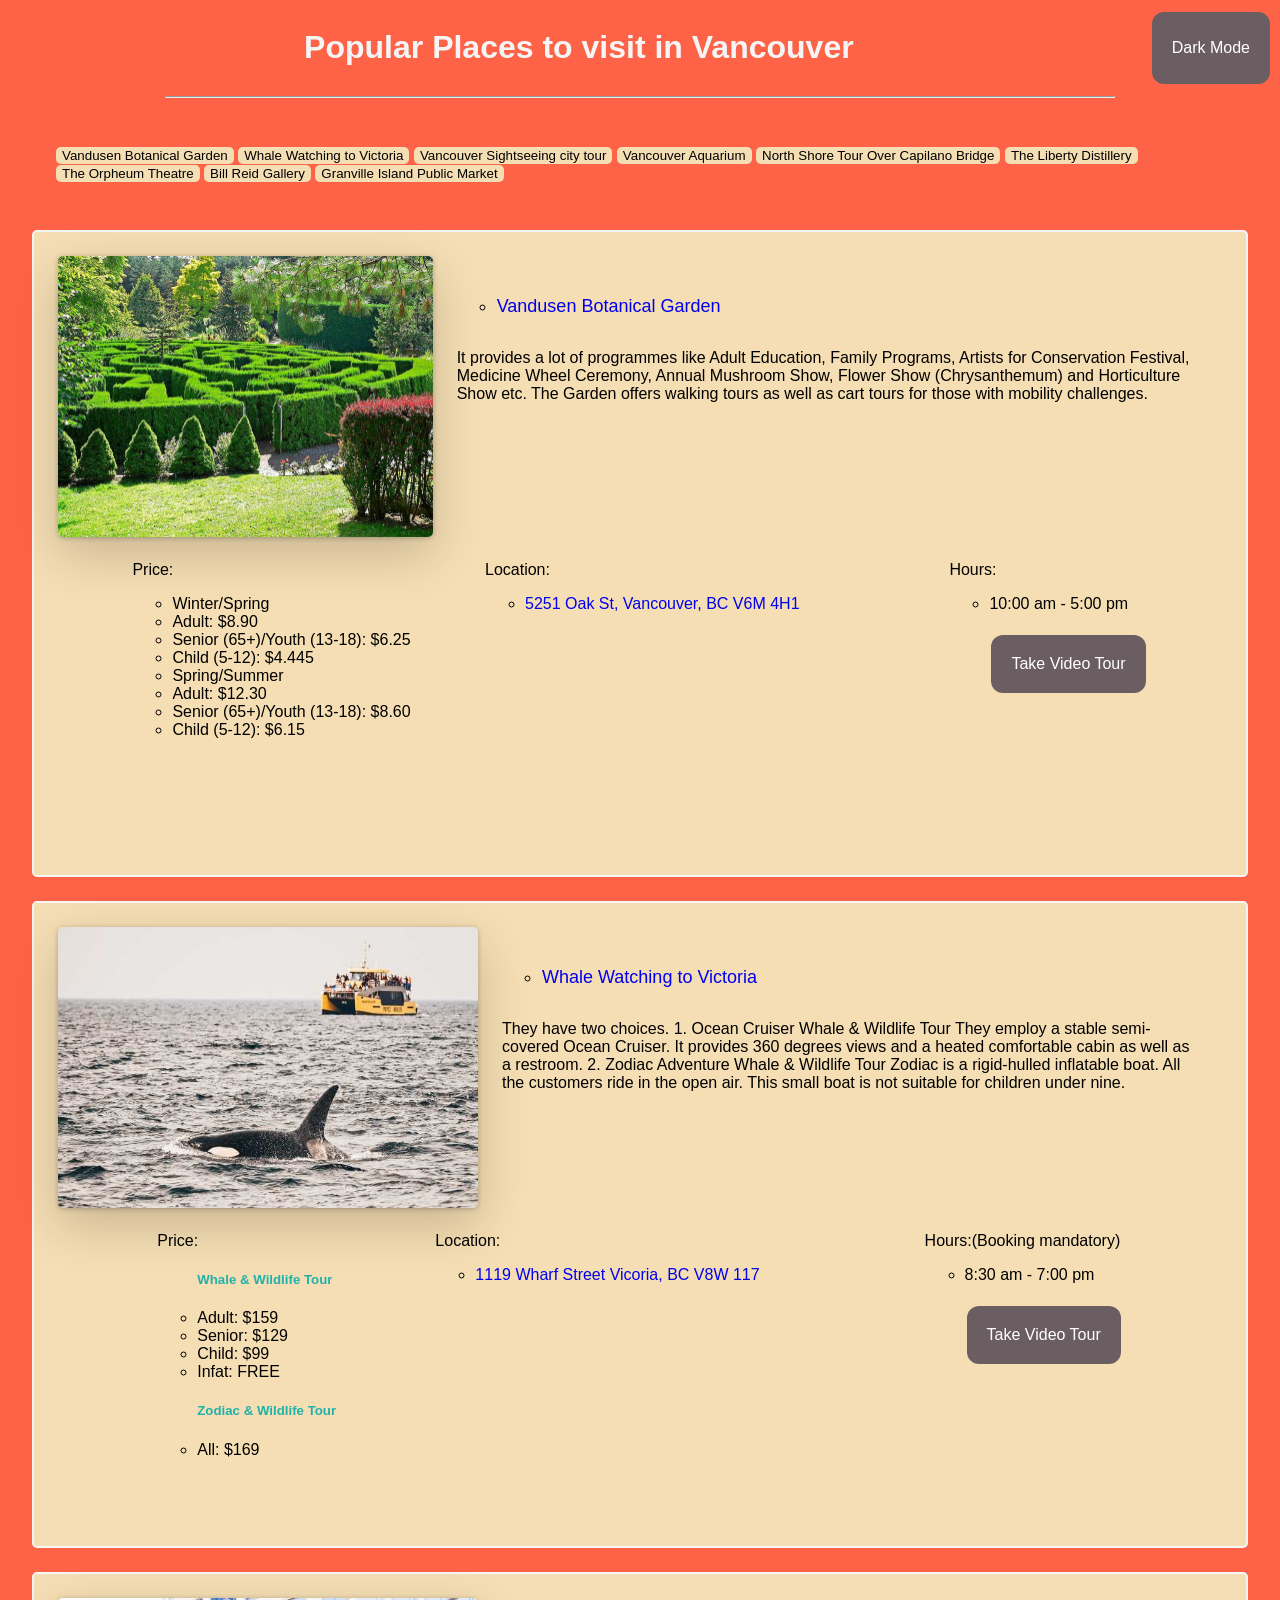
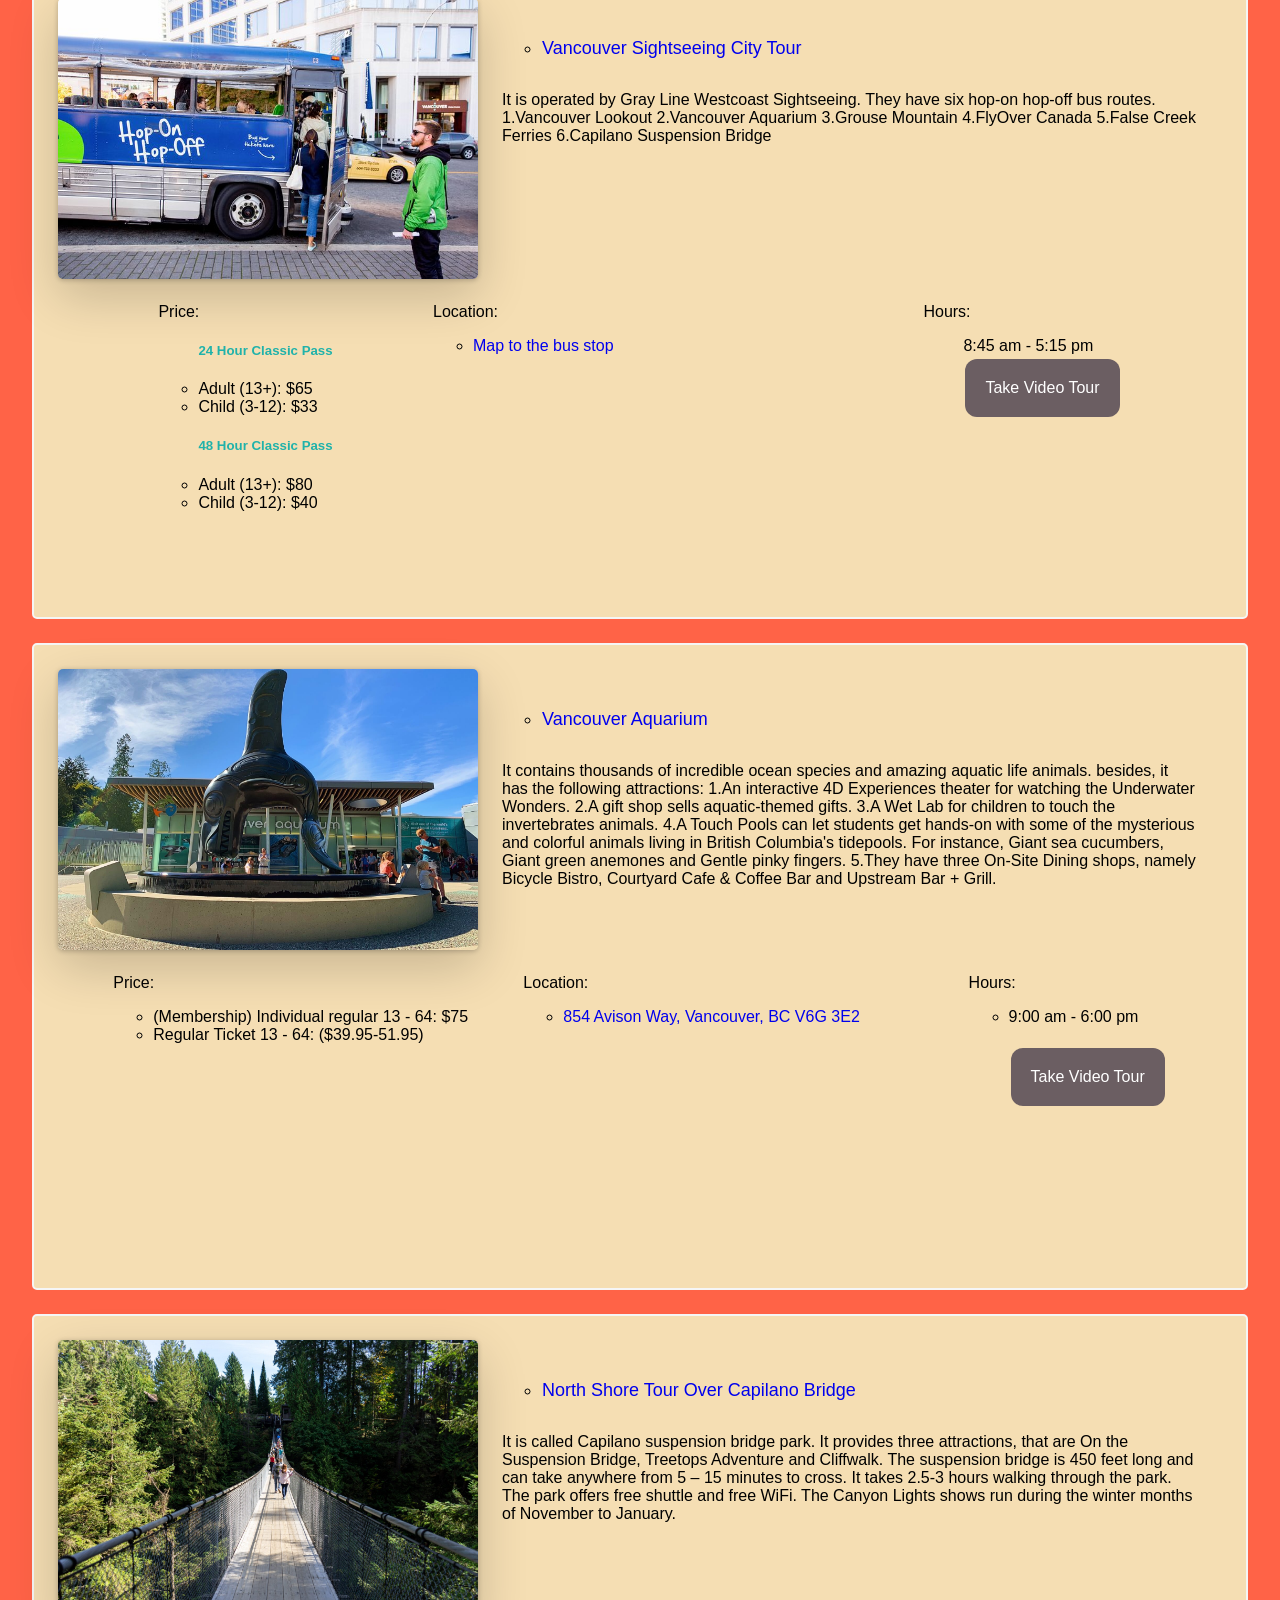
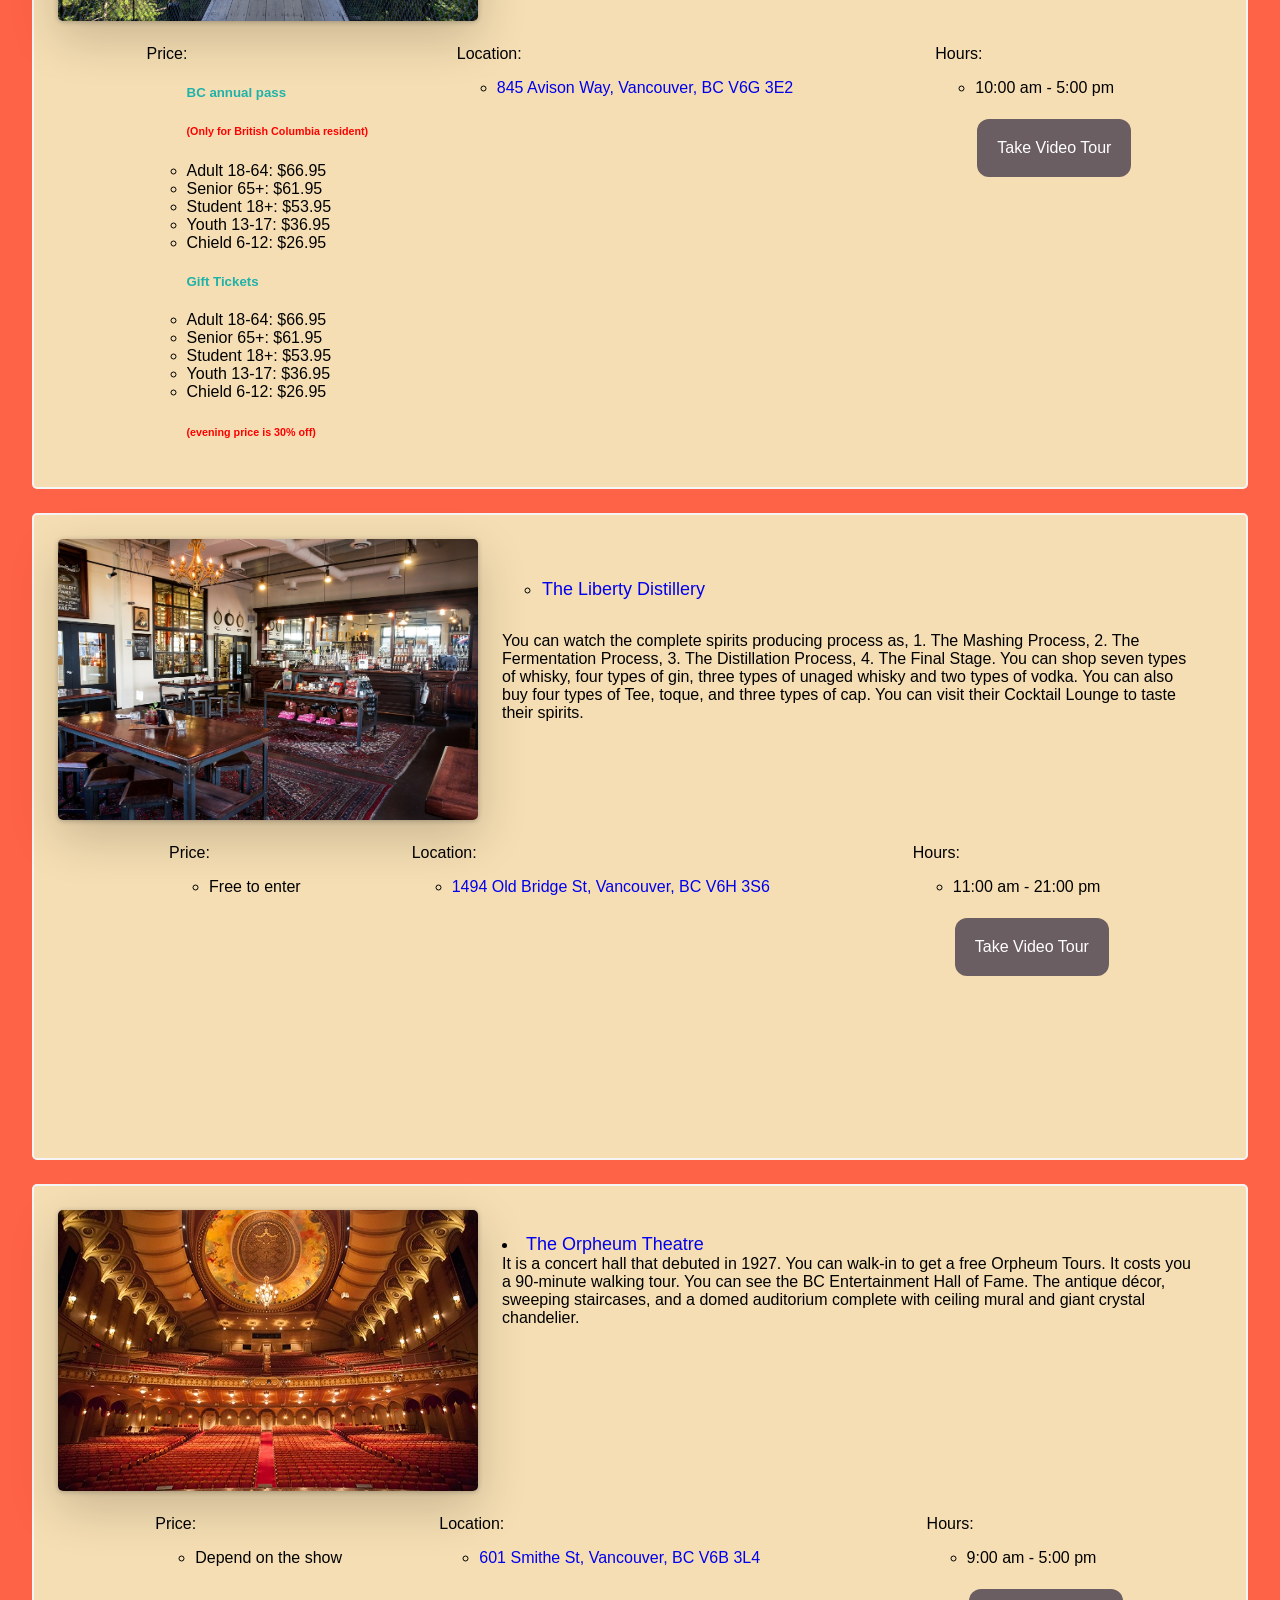
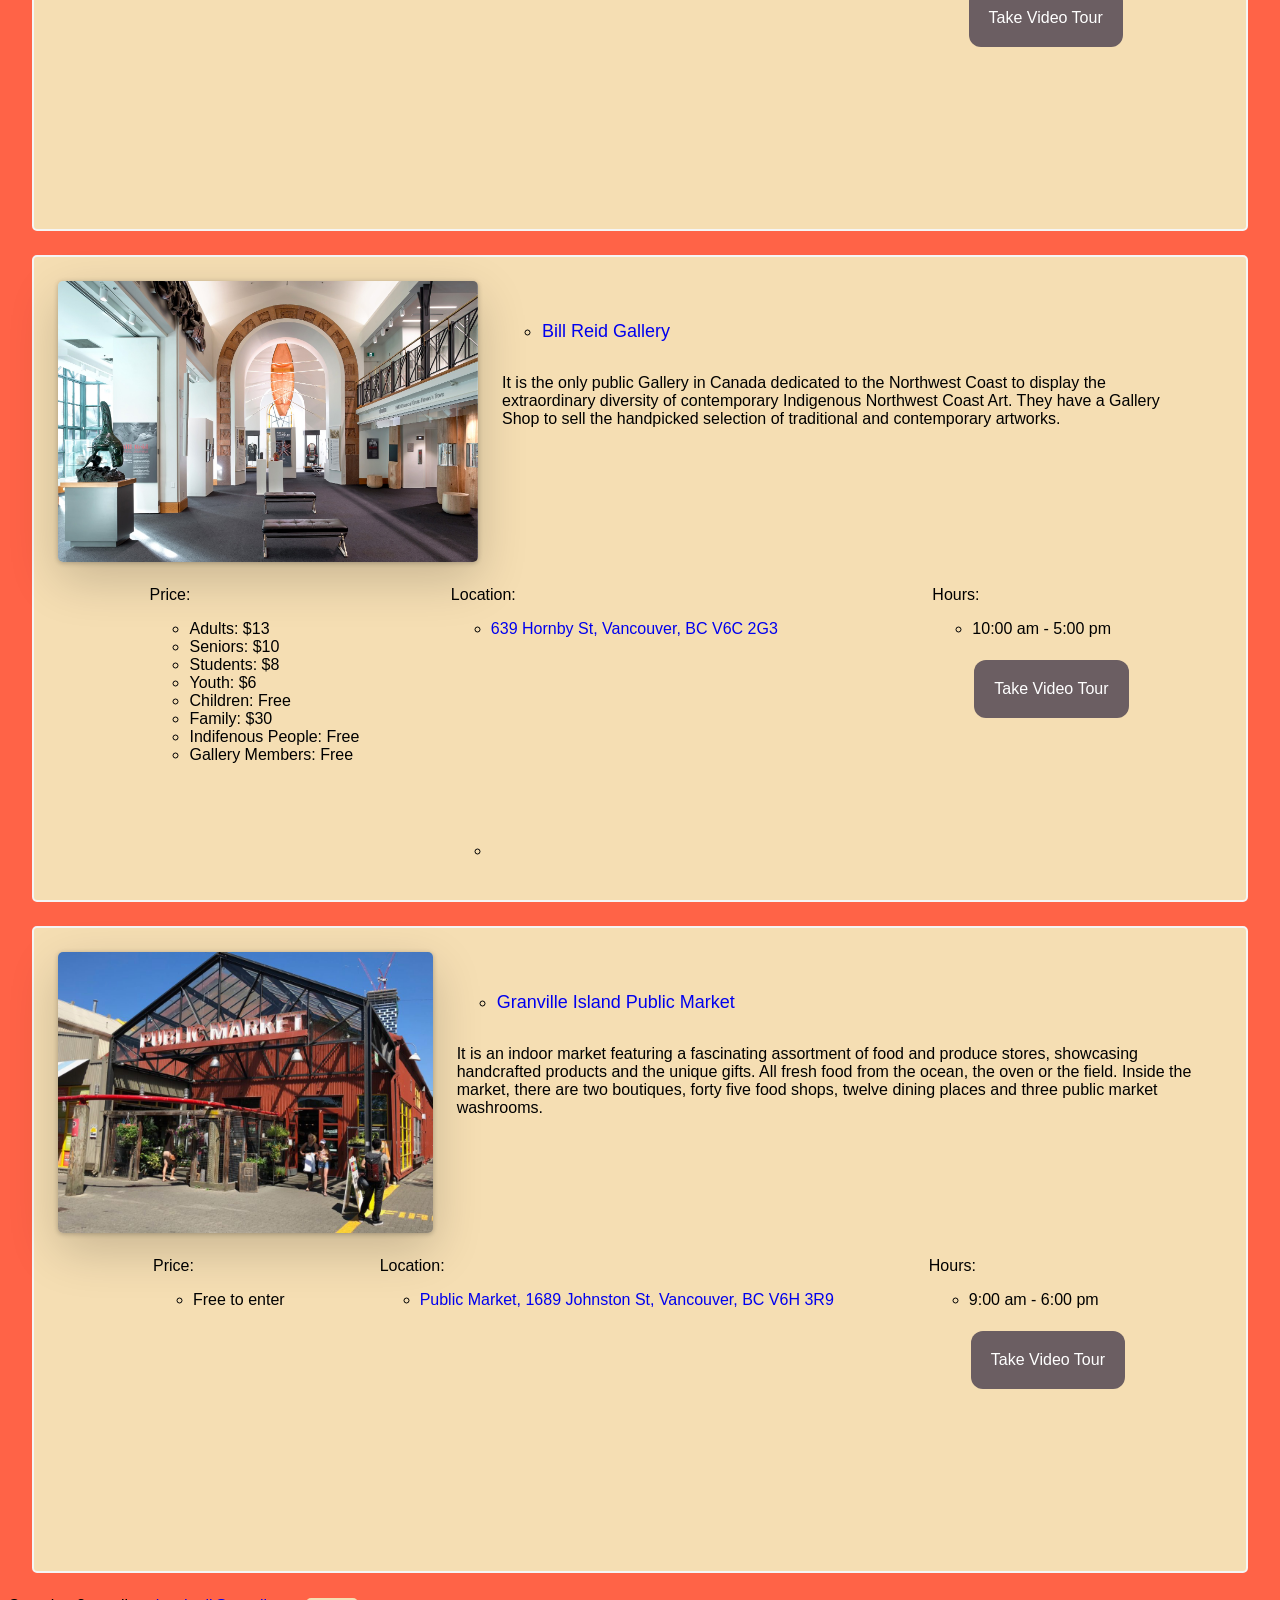
==== commit 8f925bc7: "Added dark mode" ====
--- a/index.html
+++ b/index.html
@@ -7,61 +7,15 @@
 	<meta name="description" content="Popular places to visit in Vancouver">
 	<title>Popular places to visit in Vancouver</title>
 	<link rel="stylesheet" href="./styles/style.css">
-	<script>
-
-		let modal;
-		let span;
-		let iframeEl;
-
-		// When the user clicks on the button, open the modal
-		function showTourModal(videoIndex) {
-			// Get the modal element
-			modal = document.getElementById("tourModal");
-			iframeEl = document.getElementById("tour" + videoIndex);
-
-			iframeEl.style.display = "block";
-			modal.style.display = "block";
-		}
-
-		window.onload = () => {
-			// Get the modal
-			modal = document.getElementById("tourModal");
-
-			// Get the <span> element that closes the modal
-			span = document.getElementsByClassName("close-modal-icon")[0];
-
-			// When the user clicks on <span> (x), close the modal
-			span.onclick = function () {
-				modal.style.display = "none";
-				if (iframeEl) iframeEl.style.display = "none";
-
-				stopIframeVideoPlayback()
-			}
-
-		}
-
-		// When the user clicks anywhere outside of the modal, close it
-		window.onclick = function (event) {
-			modal = document.getElementById("tourModal");
-			if (event.target == modal) {
-				modal.style.display = "none";
-				if (iframeEl) iframeEl.style.display = "none";
-				stopIframeVideoPlayback();
-			}
-		}
-
-		function stopIframeVideoPlayback() {
-			let frame = iframeEl.querySelectorAll('iframe');
-			frame[0].contentWindow.postMessage(
-				'{"event":"command","func":"pauseVideo","args":""}',
-				'*');
-		}
-
-	</script>
+	<script src="./js/script.js"></script>
 </head>
-
+	
 <body>
-	<h1 id="home">Popular Places to visit in Vancouver</h1>
+	<div class="top-bar">
+		<h1 id="home" class="top-bar-item">Popular Places to visit in Vancouver</h1>
+		<button id="themeToggler" onclick="toggleThemeMode()" class="model-button">Dark Mode</button>
+	</div>
+	
 	<hr>
 	<header>
 		<nav>
--- a/styles/style.css
+++ b/styles/style.css
@@ -167,8 +167,16 @@
   justify-content: center;
 }
 
-
 .tourVideoContainer .tourIframe {
   align-self: stretch;
   display: none;
-}+}
+
+.top-bar {
+  display: flex;
+  justify-content: space-between;
+}
+
+.top-bar-item {
+  flex-grow: 4;
+}
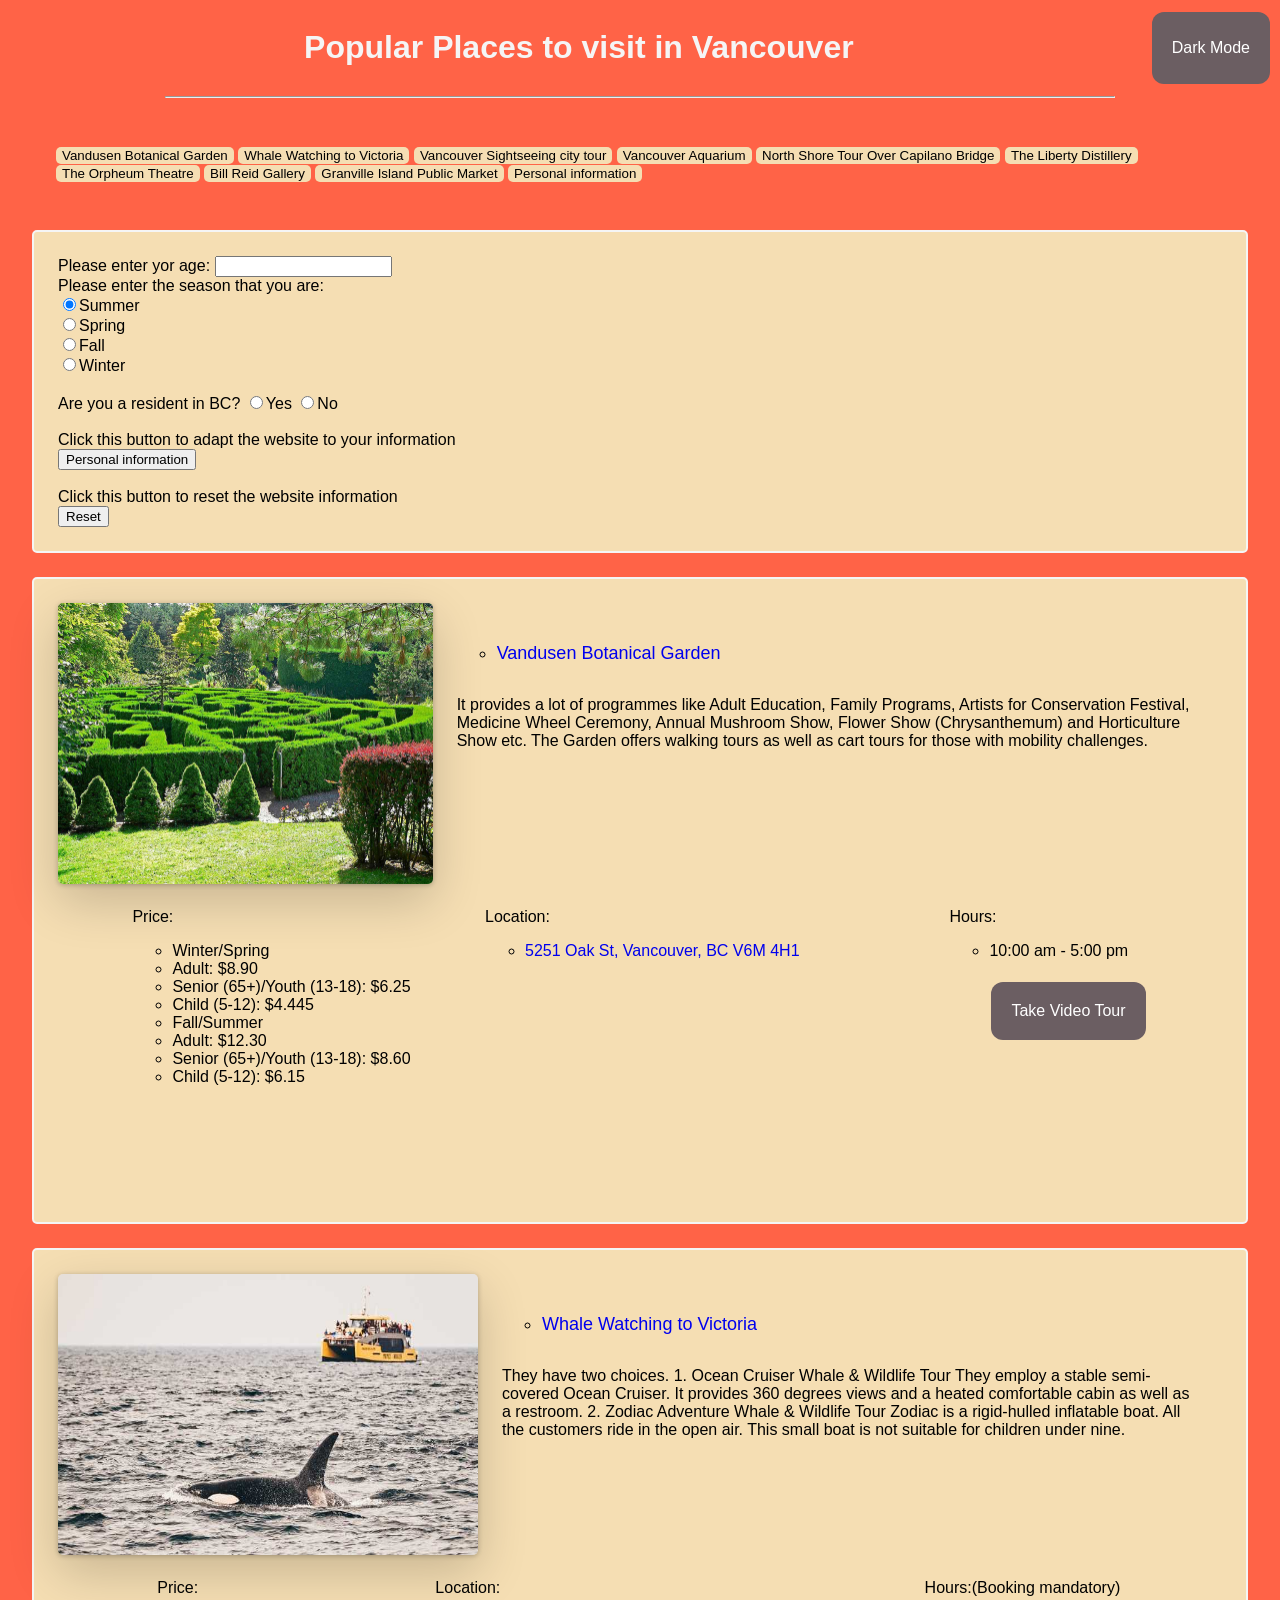
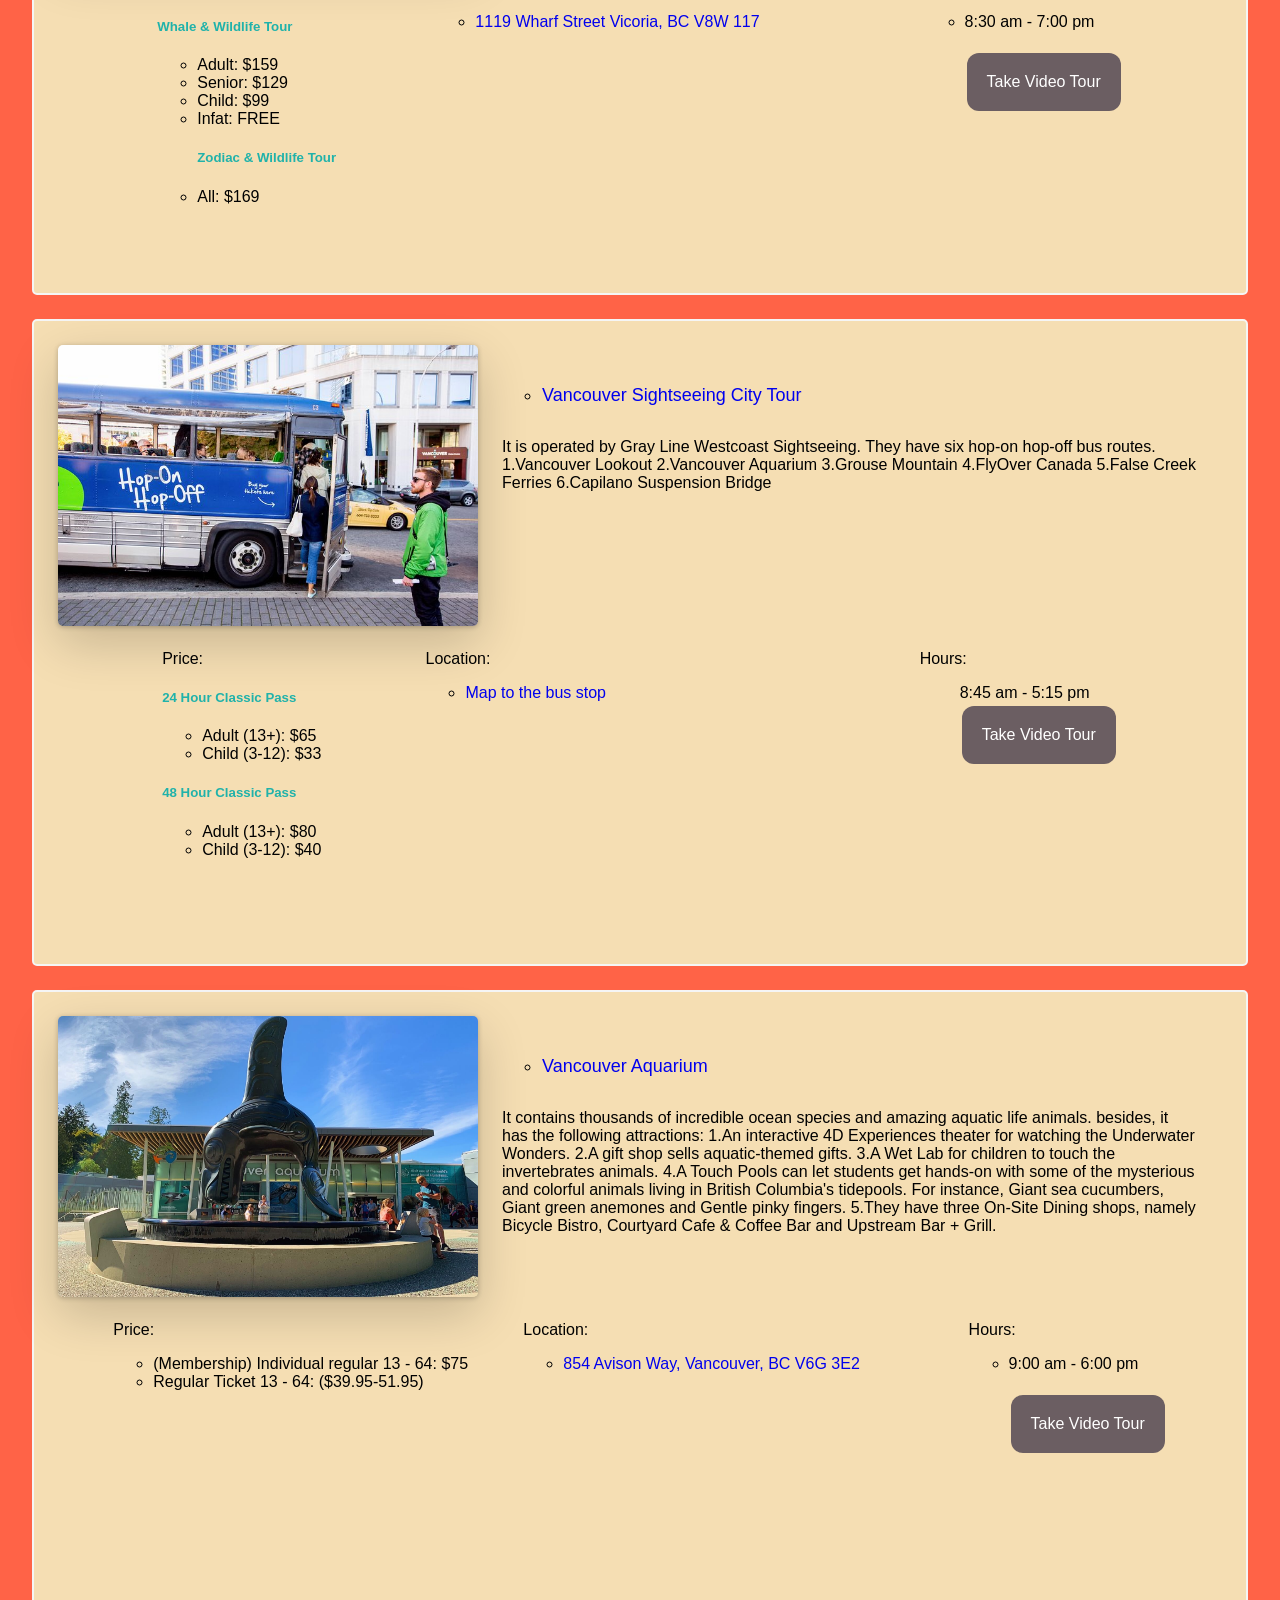
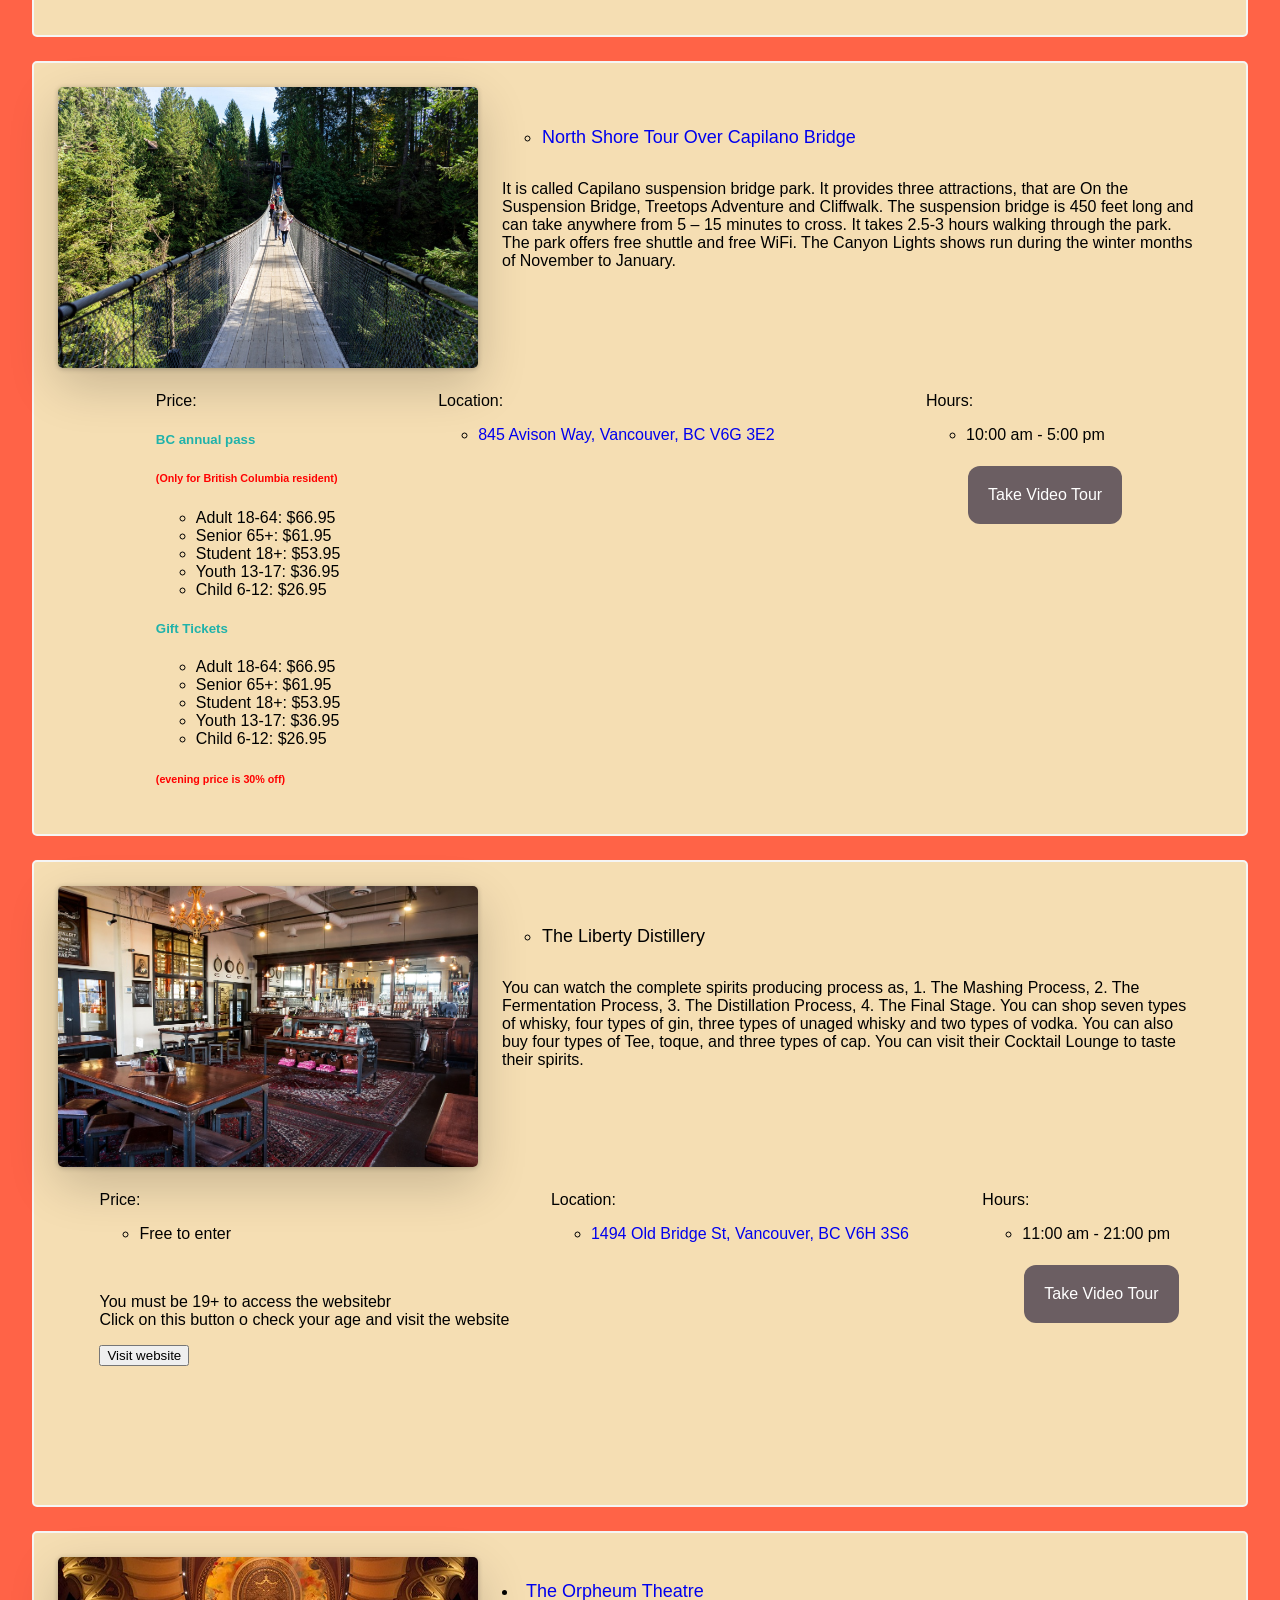
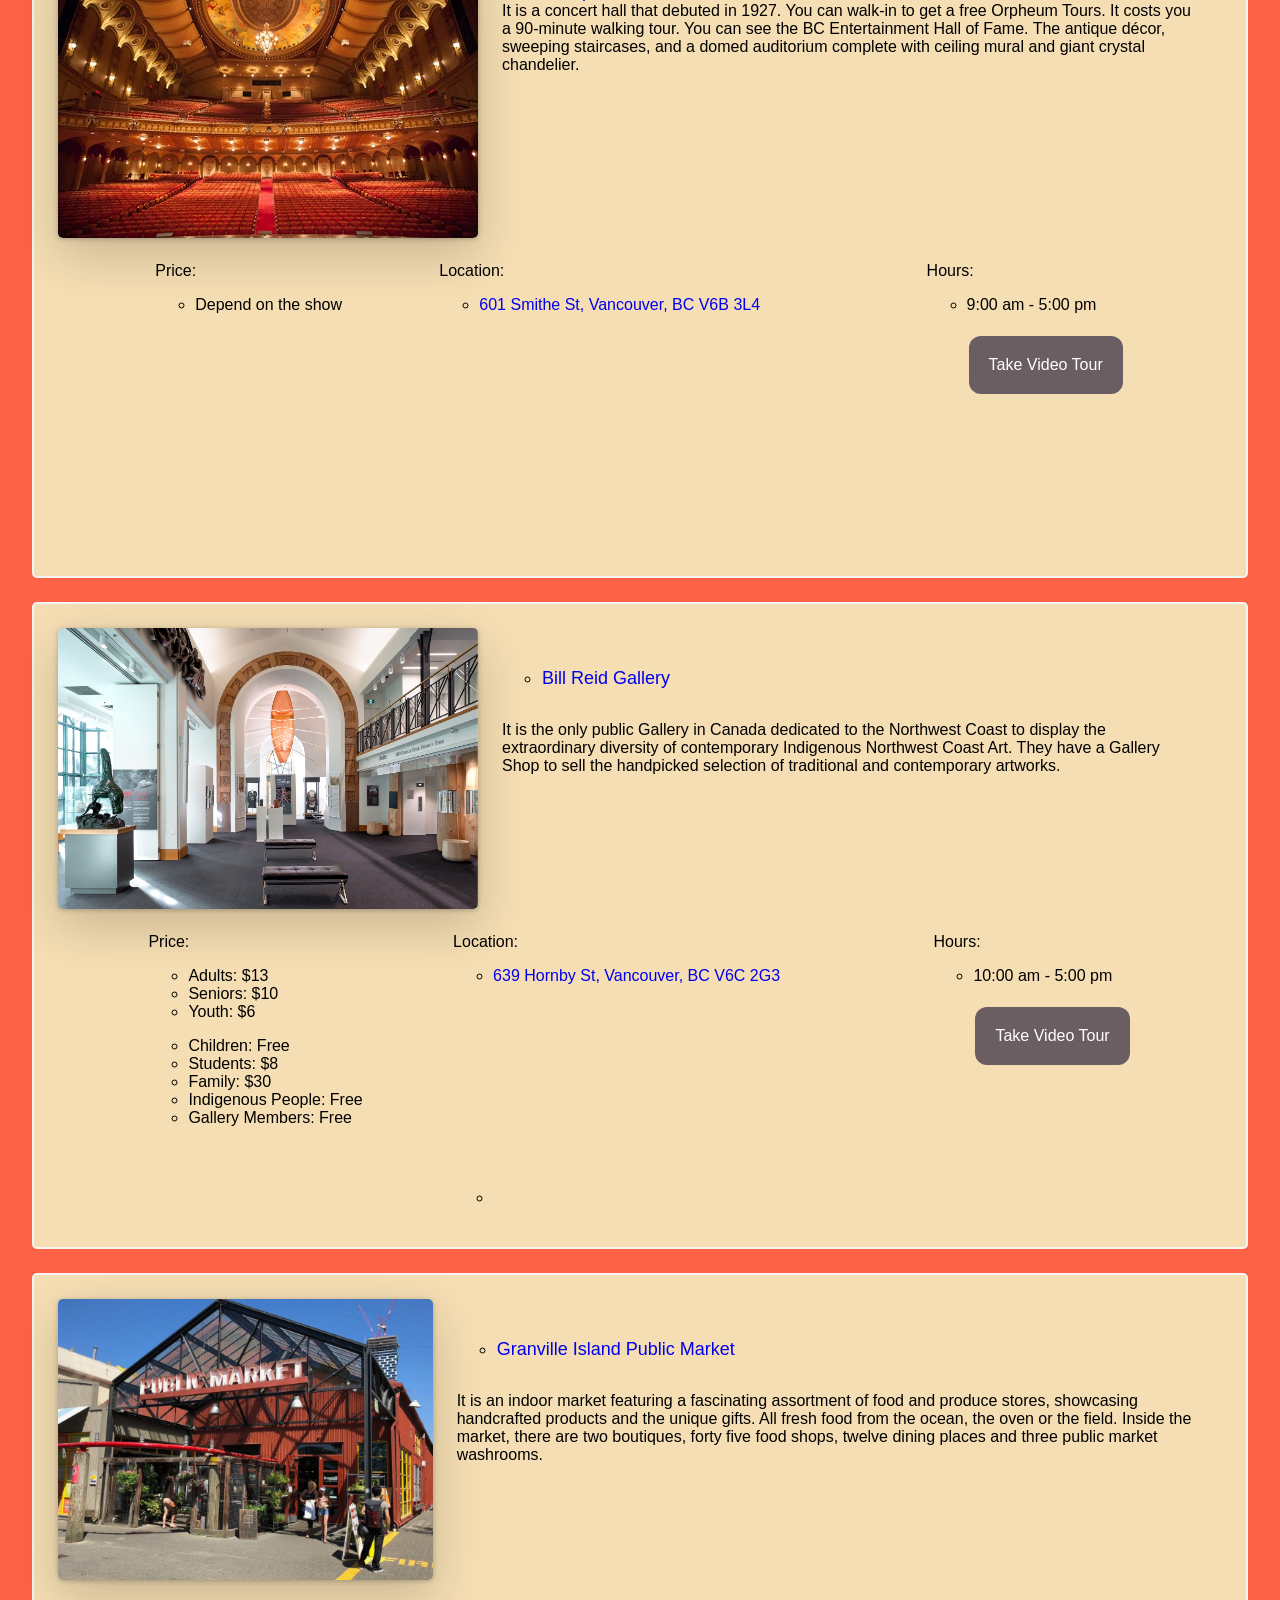
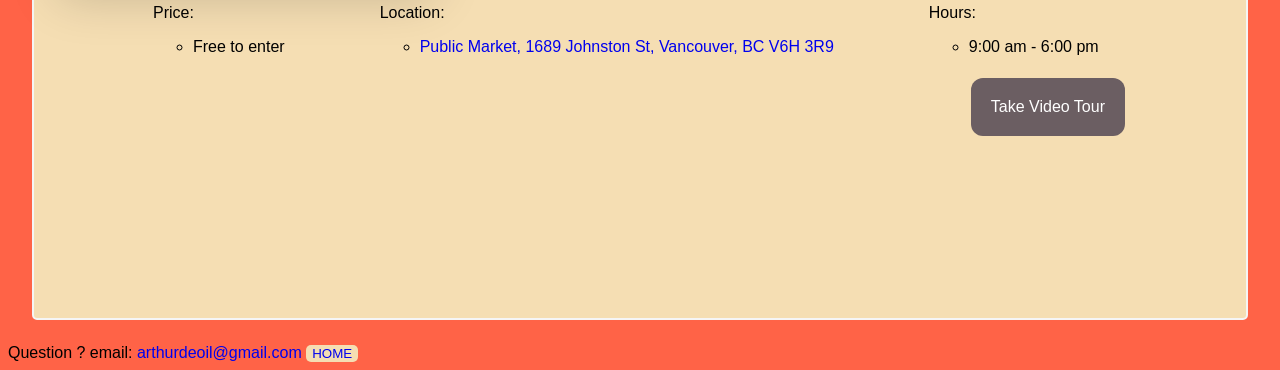
==== commit 5bda6bd4: "aurthur work added" ====
--- a/index.html
+++ b/index.html
@@ -28,8 +28,32 @@
 			<button><a href="#Theatre">The Orpheum Theatre</a></button>
 			<button><a href="#Gallery">Bill Reid Gallery</a></button>
 			<button><a href="#Market">Granville Island Public Market</a></button>
+			<button><a href="#info">Personal information</a></button>
 		</nav>
 	</header>
+	<div class="card" id="Info">
+		<form id="Infoform">
+
+			<label for="age">Please enter yor age:</label>
+			<input type="number" min="19" id="age" size="5" maxlength="5">
+			<br>
+			<label for="Season">Please enter the season that you are:</label>
+			<br>
+			<input type="radio" name="Season" value="Summer" checked>Summer <br>
+			<input type="radio" name="Season" value="Spring">Spring <br>
+			<input type="radio" name="Season" value="Fall">Fall <br>
+			<input type="radio" name="Season" value="Winter">Winter <br>
+			<br>
+			<label for="Resident">Are you a resident in BC?</label>
+			<input type="radio" name="Resident" value="Yes">Yes <input type="radio" name="Resident" value="No">No
+			<br><br>
+			<label for="PI">Click this button to adapt the website to your information</label><br>
+			<input type="button" value="Personal information" id="PI" onclick="adapt(this.form);">
+			<br><br>
+			<label for="reset">Click this button to reset the website information</label><br>
+			<input type="button" value="Reset" id="reset" onclick="reload();">
+		</form>
+	</div>
 
 	<div class="card" id="vandusen">
 		<div class="top-row">
@@ -58,12 +82,12 @@
 		<div class="bottom">
 			<div class="bottom-items">
 				Price:
-				<ul>
+				<ul id="PVandusen">
 					<li>Winter/Spring</li>
 					<li>Adult: $8.90</li>
 					<li>Senior (65+)/Youth (13-18): $6.25</li>
 					<li>Child (5-12): $4.445</li>
-					<li>Spring/Summer</li>
+					<li>Fall/Summer</li>
 					<li>Adult: $12.30</li>
 					<li>Senior (65+)/Youth (13-18): $8.60</li>
 					<li>Child (5-12): $6.15</li>
@@ -126,12 +150,14 @@
 		<div class="bottom">
 			<div class="bottom-items">
 				Price:
-				<ul>
-					<h5>Whale & Wildlife Tour</h5>
+				<h5>Whale & Wildlife Tour</h5>
+				<ul id="Pwhale">
 					<li>Adult: $159</li>
 					<li>Senior: $129</li>
 					<li>Child: $99</li>
 					<li>Infat: FREE</li>
+				</ul>
+				<ul>
 					<h5>Zodiac & Wildlife Tour</h5>
 					<li>All: $169</li>
 				</ul>
@@ -190,11 +216,13 @@
 			<div class="bottom-items">
 
 				Price:
-				<ul>
-					<h5>24 Hour Classic Pass</h5>
+				<h5>24 Hour Classic Pass</h5>
+				<ul id="Pscience24">
 					<li>Adult (13+): $65</li>
 					<li>Child (3-12): $33</li>
-					<h5>48 Hour Classic Pass</h5>
+				</ul>
+				<h5>48 Hour Classic Pass</h5>
+				<ul id="Pscience48">
 					<li>Adult (13+): $80</li>
 					<li>Child (3-12): $40</li>
 				</ul>
@@ -256,7 +284,7 @@
 		<div class="bottom">
 			<div class="bottom-items">
 				Price:
-				<ul>
+				<ul id="PAquarium">
 					<li>(Membership) Individual regular 13 - 64: $75</li>
 
 					<li>Regular Ticket 13 - 64: ($39.95-51.95)</li>
@@ -322,22 +350,24 @@
 		<div class="bottom">
 			<div class="bottom-items">
 				Price:
-				<ul>
-					<h5>BC annual pass</h5>
-					<h6>(Only for British Columbia resident)</h6>
+				<h5>BC annual pass</h5>
+				<h6>(Only for British Columbia resident)</h6>
+				<ul id="PBridgeB">
 					<li>Adult 18-64: $66.95</li>
 					<li>Senior 65+: $61.95</li>
 					<li>Student 18+: $53.95</li>
 					<li>Youth 13-17: $36.95</li>
-					<li>Chield 6-12: $26.95</li>
-					<h5>Gift Tickets</h5>
+					<li>Child 6-12: $26.95</li>
+				</ul>
+				<h5>Gift Tickets</h5>
+				<ul id="PBridgeG">
 					<li>Adult 18-64: $66.95</li>
 					<li>Senior 65+: $61.95</li>
 					<li>Student 18+: $53.95</li>
 					<li>Youth 13-17: $36.95</li>
-					<li>Chield 6-12: $26.95</li>
-					<h6>(evening price is 30% off)</h6>
-				</ul>
+					<li>Child 6-12: $26.95</li>
+				</ul>
+				<h6>(evening price is 30% off)</h6>
 			</div>
 
 			<div class="bottom-items">
@@ -372,7 +402,7 @@
 			<div class="row-section">
 				<ul>
 					<li class="title">
-						<a href="https://www.thelibertydistillery.com/" target="_blank">The Liberty
+						<a>The Liberty
 							Distillery</a>
 					</li>
 				</ul>
@@ -398,6 +428,13 @@
 				<ul>
 					<li>Free to enter</li>
 				</ul>
+				<br>
+				<div id="ans">
+					<p>You must be 19+ to access the websitebr <br>
+					Click on this button o check your age and visit the website</p>
+				</div>
+
+				<input type="button" value="Visit website" form="Infoform" onclick="Website(this.form);">
 			</div>
 			<div class="bottom-items">
 
@@ -497,14 +534,16 @@
 		<div class="bottom">
 			<div class="bottom-items">
 				Price:
-				<ul>
+				<ul id="PGallry">
 					<li>Adults: $13</li>
 					<li>Seniors: $10</li>
+					<li>Youth: $6</li>
+				</ul>
+				<ul>
+					<li>Children: Free</li>
 					<li>Students: $8</li>
-					<li>Youth: $6</li>
-					<li>Children: Free</li>
 					<li>Family: $30</li>
-					<li>Indifenous People: Free</li>
+					<li>Indigenous People: Free</li>
 					<li>Gallery Members: Free</li>
 				</ul>
 			</div>
